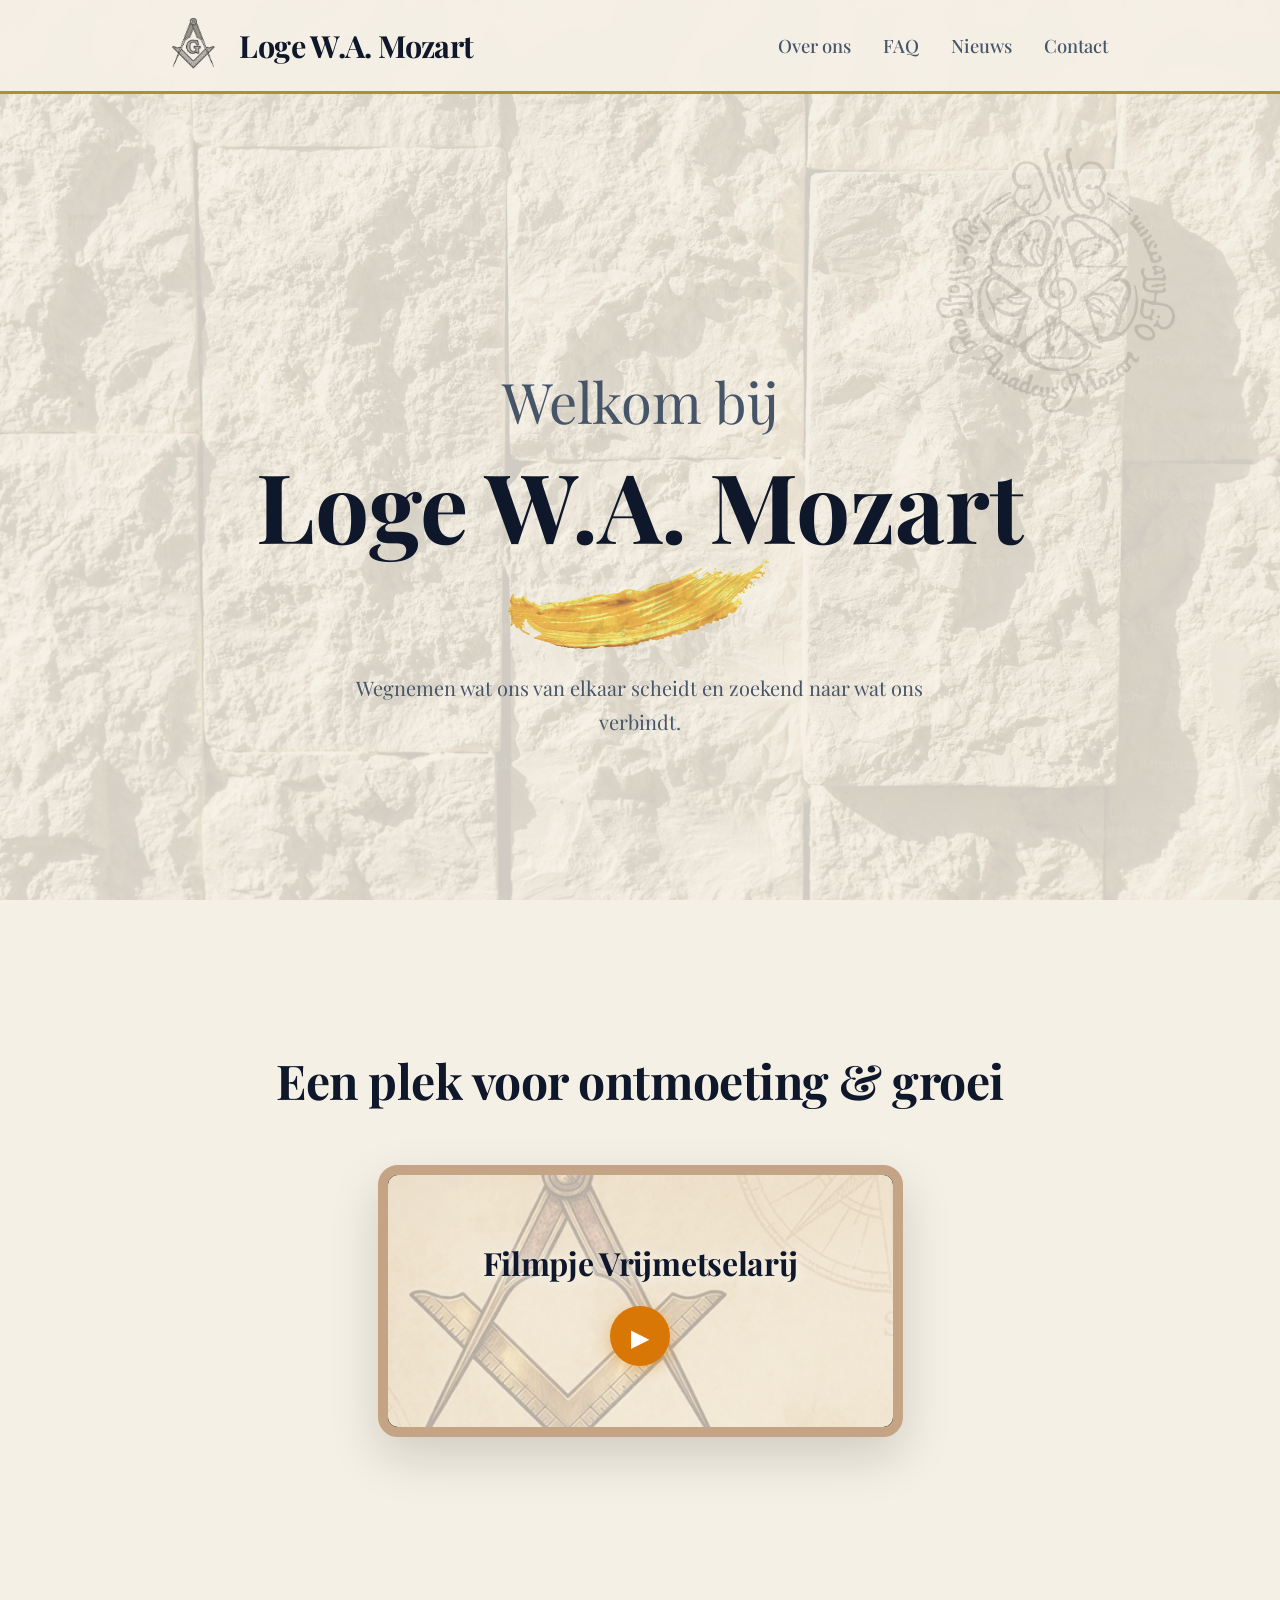
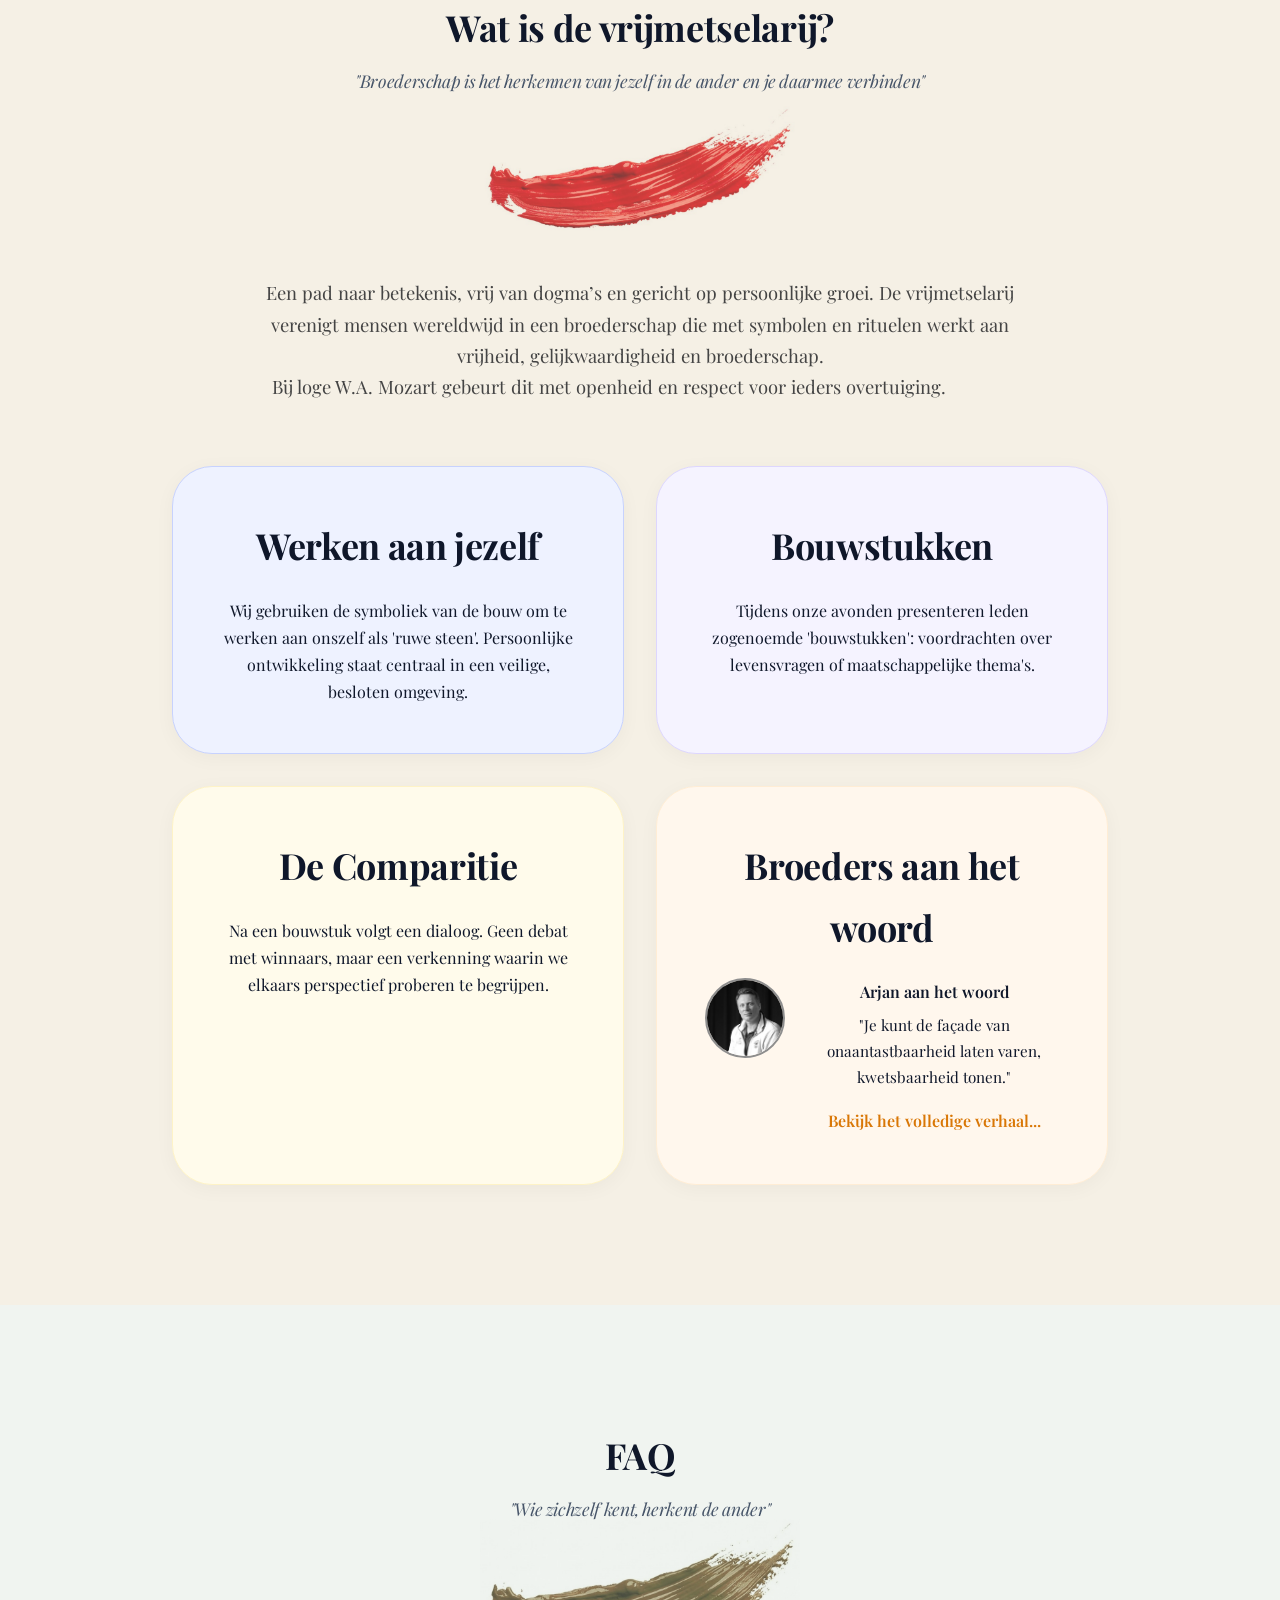
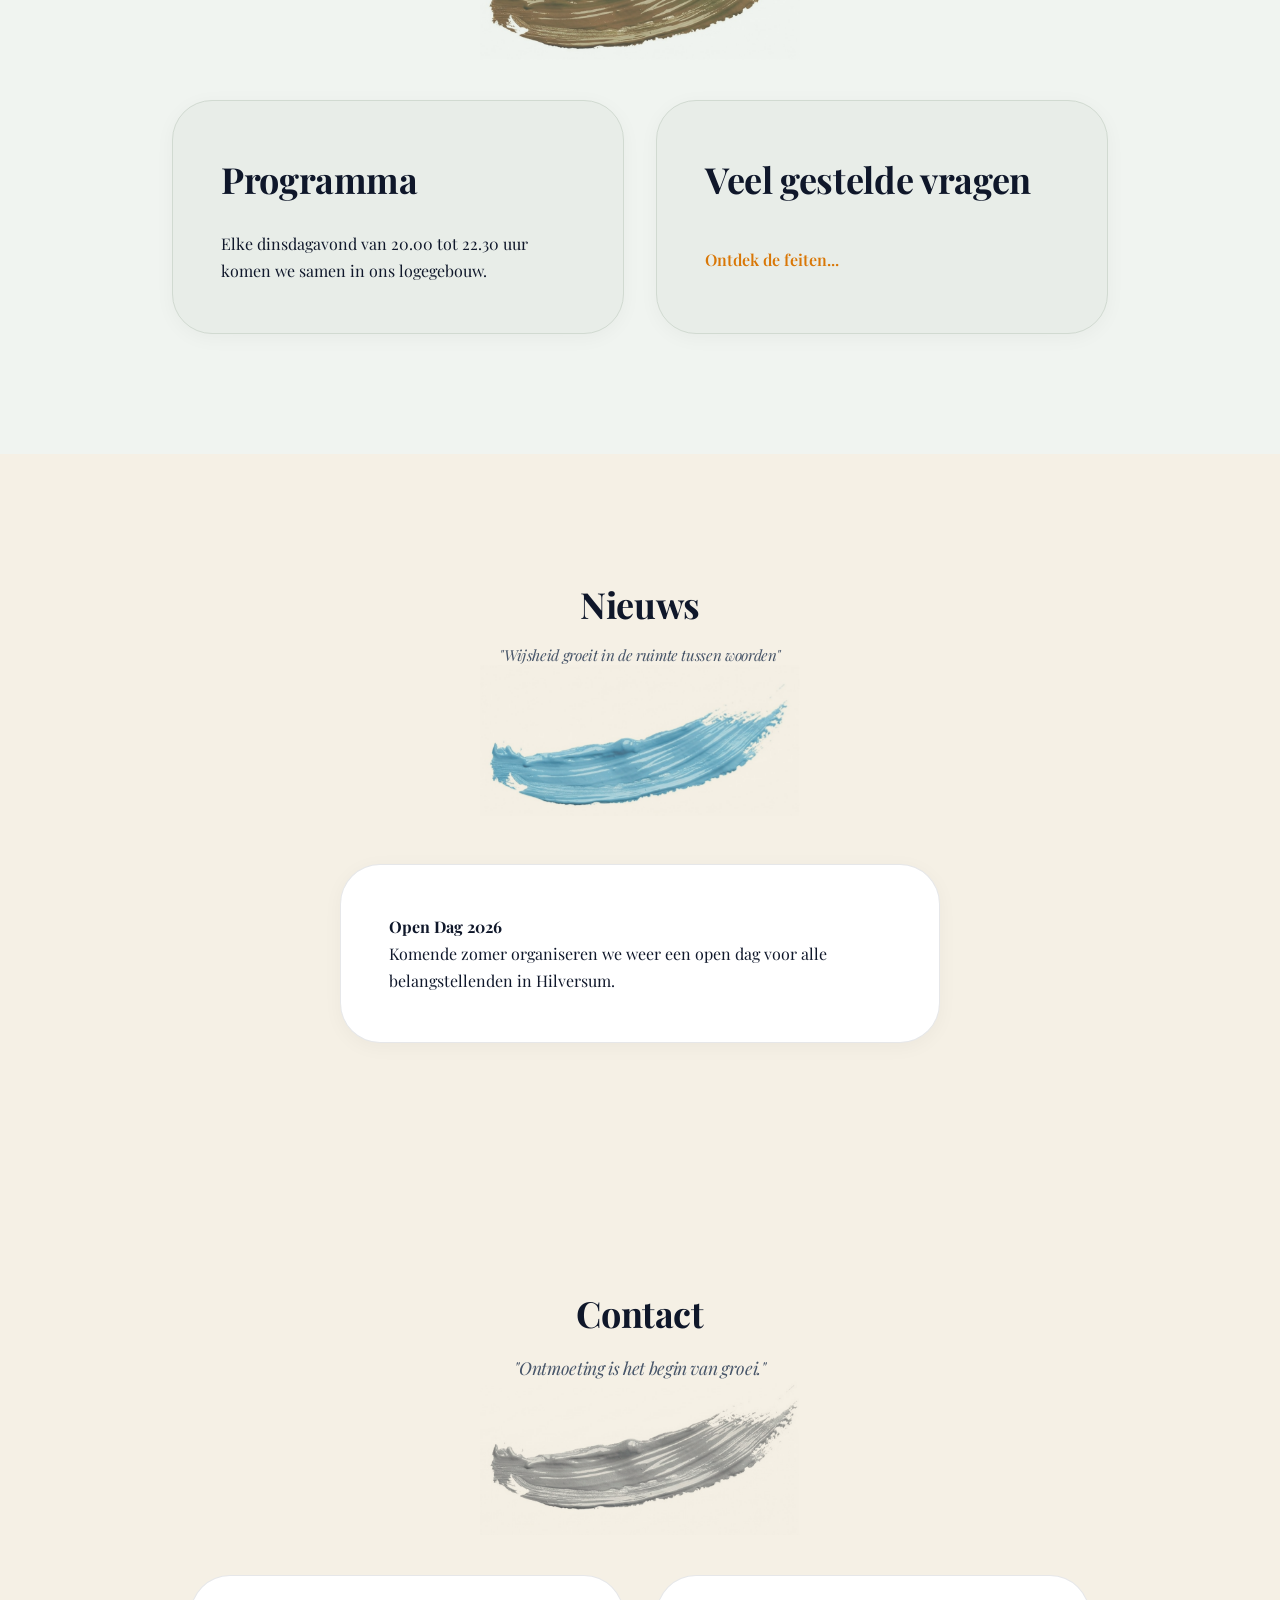
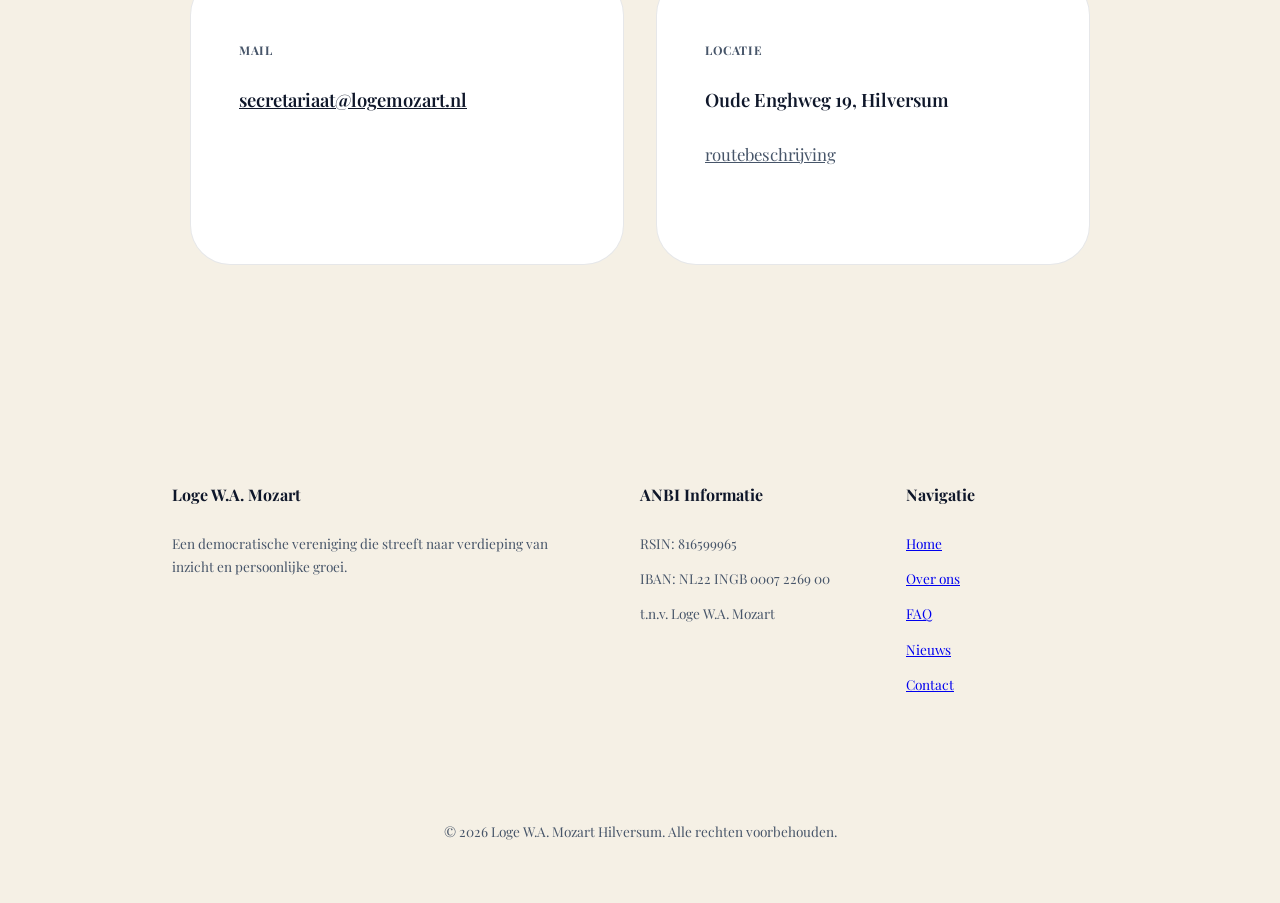
==== index.html @ c032c845 "Update introduction text to revised wording" ====
<!doctype html>
<html lang="nl">

<head>
  <meta charset="utf-8" />
  <meta name="viewport" content="width=device-width,initial-scale=1" />
  <title>Loge W.A. Mozart - Vrijmetselarij in Hilversum</title>
  <meta name="description"
    content="Ontmoeting en persoonlijke ontwikkeling bij Loge W.A. Mozart in Hilversum. Een moderne blik op een rijke traditie." />
  <link rel="stylesheet" href="./style.css" />
  <link rel="icon" href="favicon.ico" type="image/x-icon" />
</head>

<body>
  <div class="watermark-mozart"></div>
  <div class="watermark-masonic masonic-1"></div>

  <header class="site-header">
    <div class="container nav">
      <div class="brand-brush-wrapper">
        <a href="index.html">
          <img src="passer winkelhaak schets.jpeg" class="brand-masonic-image" alt="">
        </a>
        &nbsp;&nbsp;&nbsp;&nbsp;
        <a class="brand" href="index.html" aria-label="Loge W.A. Mozart">
          Loge W.A. Mozart
        </a>
      </div>
      <div class="hamburger" onclick="toggleMenu()">
        <span></span>
        <span></span>
        <span></span>
      </div>
      <nav class="nav-links">
        <a href="over-ons.html">Over ons</a>
        <a href="faq.html">FAQ</a>
        <a href="nieuws.html">Nieuws</a>
        <a href="contact.html">Contact</a>
      </nav>
    </div>
  </header>

  <main>
    <!-- HERO -->
    <section class="hero" id="home">
      <div class="container">
        <div class="hero-brush-wrapper">
          <h1 class="hero-title">
            <span class="small-text">Welkom bij</span>
            <span class="large-text">Loge W.A. Mozart</span>
          </h1>
          <img src="Pennestreek geel.jpg" class="brush-image" alt="" style="max-width: 280px;">
        </div>
        <p class="lead">
          Wegnemen wat ons van elkaar scheidt en zoekend naar wat ons verbindt.
        </p>

      </div>
    </section>

    <!-- VIDEO SECTION -->
    <section class="video-section" style="padding: 60px 0 40px; text-align: center;">
      <div class="container">
        <div class="brush-container">
          <h2 class="welcome-title">
            Een plek voor ontmoeting & groei
          </h2>
        </div>
        <div class="video-frame" style="margin-top: 3rem; position: relative;">
          <!-- Custom Poster Overlay -->
          <div id="videoPoster" class="video-poster" onclick="playVideo()">
            <div class="poster-watermark"></div>
            <h3>Filmpje Vrijmetselarij</h3>
            <div class="play-btn">▶</div>
          </div>
          <video id="mozartVideo" controls playsinline style="width: 100%; display: block; background: #000;">
            <source src="WhatsApp Video 2026-03-30 at 10.07.41.mp4" type="video/mp4">
            Je browser ondersteunt deze video niet.
          </video>
        </div>

      </div>
    </section>

    <!-- OVER VRIJMETSELARIJ -->
    <section class="section" id="over-ons">
      <div class="container" style="max-width: 1000px; text-align: center;">
        <div class="brush-container">
          <h2>
            Wat is de vrijmetselarij?
            <span class="heading-quote">"Broederschap is het herkennen van jezelf in de ander en je daarmee verbinden"</span>
          </h2>
          <img src="Pennestreek Scharlaken rood.jpg" class="brush-image" alt="">
        </div>
        <p style="font-size: 1.15rem; color: #444; margin-bottom: 4rem; max-width: 800px; margin-left: auto; margin-right: auto;">
          Een pad naar betekenis, vrij van dogma’s en gericht op persoonlijke groei. De vrijmetselarij verenigt mensen wereldwijd in een broederschap die met symbolen en rituelen werkt aan vrijheid, gelijkwaardigheid en broederschap.
          <span class="indented-p">Bij loge W.A. Mozart gebeurt dit met openheid en respect voor ieders overtuiging.</span>
        </p>

        <!-- CARDS MOVED HERE -->
        <div class="card-grid">
          <div class="content-card card-blue">
            <h3>Werken aan jezelf</h3>
            <p>
              Wij gebruiken de symboliek van de bouw om te werken aan onszelf als 'ruwe steen'.
              Persoonlijke ontwikkeling staat centraal in een veilige, besloten omgeving.
            </p>
          </div>
          <div class="content-card card-purple">
            <h3>Bouwstukken</h3>
            <p>
              Tijdens onze avonden presenteren leden zogenoemde 'bouwstukken': voordrachten over levensvragen of
              maatschappelijke thema's.
            </p>

          </div>
          <div class="content-card card-cream">
            <h3>De Comparitie</h3>
            <p>
              Na een bouwstuk volgt een dialoog. Geen debat met winnaars, maar een verkenning waarin we elkaars
              perspectief proberen te begrijpen.
            </p>
          </div>
          <div class="content-card card-earth">
            <h3>Broeders aan het woord</h3>
            <div style="display: flex; gap: 1.5rem; align-items: flex-start;">
              <img src="Foto Arjan 2026.jpg" alt="Arjan" style="width: 80px; height: 80px; border-radius: 50%; object-fit: cover; filter: grayscale(100%); border: 2px solid var(--accent-gold);">
              <div>
                <p style="margin-bottom: 0.5rem; font-weight: 600;">Arjan aan het woord</p>
                <p style="font-size: 0.95rem;">"Je kunt de façade van onaantastbaarheid laten varen, kwetsbaarheid tonen."</p>
                <span class="btn-read-more" onclick="openStory()">Bekijk het volledige verhaal...</span>
              </div>
            </div>
          </div>
        </div>
      </div>
    </section>

    <!-- FAQ & PROGRAMMA -->
    <section class="section bg-moss" id="faq">
      <div class="container">
        <div class="brush-container">
          <h2>
            FAQ
            <span class="heading-quote">"Wie zichzelf kent, herkent de ander"</span>
          </h2>
          <img src="Pennestreek aarde.jpg" class="brush-image" alt="">
        </div>
        <div class="card-grid">
          <div class="content-card">
            <h3>Programma</h3>
            <p>Elke dinsdagavond van 20.00 tot 22.30 uur komen we samen in ons logegebouw.</p>
          </div>
          <div class="content-card" onclick="openFaq()" style="cursor: pointer;">
            <h3>Veel gestelde vragen</h3>
            
            <span class="btn-read-more">Ontdek de feiten...</span>
          </div>
        </div>
      </div>
    </section>

    <!-- NIEUWS -->
    <section class="section" id="nieuws">
      <div class="container">
        <div class="brush-container section-title-small">
          <h2 style="text-align: center;">
            Nieuws
            <span class="heading-quote smaller-quote">"Wijsheid groeit in de ruimte tussen woorden"</span>
          </h2>
          <img src="Pennestreek luchtblauw.jpg" class="brush-image" alt="">
        </div>

        <div style="margin-top: 3rem; text-align: center;">
          <div class="content-card" style="display: inline-block; max-width: 600px; text-align: left;">
            <h4>Open Dag 2026</h4>
            <p>Komende zomer organiseren we weer een open dag voor alle belangstellenden in Hilversum.</p>
          </div>
        </div>
      </div>
    </section>

    <!-- CONTACT -->
    <section class="section contact-section" id="contact">
      <div class="container">
        <div class="brush-container section-title-small">
          <h2>
            Contact
            <span class="heading-quote">"Ontmoeting is het begin van groei."</span>
          </h2>
          <img src="Pennestreek zilvergrijs.jpg" class="brush-image" alt="">
        </div>

        <div class="contact-grid">
          <!-- MAIL BOX -->
          <div class="contact-box">
            <span class="label">Mail</span>
            <p class="value"><a href="mailto:secretariaat@logemozart.nl" style="color: inherit; text-decoration: underline;">secretariaat@logemozart.nl</a></p>
          </div>

          <!-- LOCATIE BOX -->
          <div class="contact-box">
            <span class="label">Locatie</span>
            <p class="value">Oude Enghweg 19, Hilversum</p>
            <p class="sub-label" style="text-decoration: underline; margin-top: 1rem;"><a href="https://maps.google.com/?q=Oude+Enghweg+19,+1217+JB+Hilversum" target="_blank" style="color: inherit;">routebeschrijving</a></p>
          </div>
        </div>
      </div>
    </section>
  </main>

  <footer class="footer">
    <div class="container">
      <div class="footer-grid">
        <div>
          <h4>Loge W.A. Mozart</h4>
          <p>
            Een democratische vereniging die streeft naar verdieping van inzicht en persoonlijke groei.
          </p>
        </div>
        <div>
          <h4>ANBI Informatie</h4>
          <p>RSIN: 816599965</p>
          <p>IBAN: NL22 INGB 0007 2269 00</p>
          <p>t.n.v. Loge W.A. Mozart</p>
        </div>
        <div>
          <h4>Navigatie</h4>
          <ul style="list-style: none;">
            <li><a href="#home">Home</a></li>
            <li><a href="#over-ons">Over ons</a></li>
            <li><a href="#faq">FAQ</a></li>
            <li><a href="#nieuws">Nieuws</a></li>
            <li><a href="#contact">Contact</a></li>
          </ul>
        </div>
      </div>
      <div class="copyright">
        <p>&copy; 2026 Loge W.A. Mozart Hilversum. Alle rechten voorbehouden.</p>
      </div>
    </div>
  </footer>

  <div id="faqModal" class="modal faq-modal" onclick="closeFaq(event)">
    <div class="modal-content">
      <span class="modal-close" onclick="closeFaq(event)">&times;</span>
      <h2 style="font-family: var(--font-serif); margin-bottom: 2rem;">Veelgestelde vragen over de vrijmetselarij</h2>
      
      <div class="faq-item">
        <h4>Wat is de vrijmetselarij?</h4>
        <p>De vrijmetselarij is een wereldwijde broederschap van mannen (en in sommige obediënties ook vrouwen) die zich richten op persoonlijke ontwikkeling, morele groei en wijsheid. Het is een filosofische en ethische beweging die symboliek, rituelen en gemeenschapsvorming gebruikt om leden te helpen betere mensen te worden.</p>
      </div>

      <div class="faq-item">
        <h4>Wat is het doel van de vrijmetselarij?</h4>
        <p>Het doel is om leden te helpen zichzelf te verbeteren, moreel en intellectueel. Dit gebeurt door middel van zelfreflectie, filosofische discussies en het nastreven van deugden zoals broederschap, waarheid, tolerantie en liefdadigheid.</p>
      </div>

      <div class="faq-item">
        <h4>Is de vrijmetselarij een religie?</h4>
        <p>Nee, de vrijmetselarij is geen religie. Het is een filosofische en ethische organisatie die openstaat voor mensen van alle religies en overtuigingen. Vrij en zelf denken en daarover compareren krijgt hier de ruimte.</p>
      </div>

      <div class="faq-item">
        <h4>Wat gebeurt er tijdens een vrijmetselaarsbijeenkomst?</h4>
        <p>Tijdens bijeenkomsten worden rituelen uitgevoerd, worden filosofische en morele thema’s besproken, en is er ruimte voor sociale interactie. De rituelen zijn symbolisch en bedoeld om leden te inspireren tot zelfreflectie en groei.</p>
      </div>

      <div class="faq-item">
        <h4>Hoe word je lid van de vrijmetselarij?</h4>
        <p>Om lid te worden, moet je worden voorgedragen door een bestaand lid of door je aan te melden via deze site (contactformulier). Daarna volgt een proces van kennismaking en onderzoek. De vrijmetselarij zoekt mensen die oprecht geïnteresseerd zijn in persoonlijke groei en die zich willen inzetten voor de idealen van de organisatie.</p>
      </div>

      <div class="faq-item">
        <h4>Zijn er vrouwen toegestaan in deze vrijmetselarij?</h4>
        <p>Onze vrijmetselarij is er alleen voor mannen, maar er bestaan ook gemengde en vrouwelijke obediënties (zoals de Orde van Weefsters-Vrijmetselares). In Nederland zijn er ook gemengde loges.</p>
      </div>

      <div class="faq-item">
        <h4>Wat is de relatie tussen de vrijmetselarij en de samenleving?</h4>
        <p>Vrijmetselaren zetten zich vaak in voor liefdadigheid en maatschappelijke projecten. Ze streven naar een betere wereld door het bevorderen van tolerantie, verdraagzaamheid en ethisch handelen; zoeken naar wat ons verbindt en wegnemen wat ons scheidt.</p>
      </div>
    </div>
  </div>

  <!-- STORY MODAL -->
  <div id="storyModal" class="modal" onclick="closeStory(event)">
    <div class="modal-content">
      <span class="modal-close" onclick="closeStory(event)">&times;</span>
      <img src="Foto Arjan 2026.jpg" alt="Arjan aan het woord">
      <blockquote>"Je kunt de façade van onaantastbaarheid laten varen, kwetsbaarheid tonen."</blockquote>
      <div class="story-body">
        <p style="margin-bottom: 1.5rem;">
          De bijdrage aan de persoonlijke ontwikkeling is een belangrijk onderwerp. Men ervaart dat op verschillende manieren: een toegenomen (h)erkenning van persoonlijke drijfveren, van je houding ten opzichte van anderen, een bewustwording van de fasen in je leven. Opvallend vaak wordt 'luisteren' genoemd: niet beoordelend of veroordelend, maar perspectief nemend en empathisch. Dat past men ook toe in het privé- en professionele leven. Vragen aan verhalen worden met respect gesteld en geven zowel de verteller als de luisteraar(s) vaak verrijkende of nieuwe inzichten.
        </p>
        <p>
          Besprekingen van bouwstukken zijn geen debatten met winnaars en verliezers, maar positieve, letterlijk 'opbouwende' gesprekken waarin meningen er mogen zijn en gezamenlijk onderzocht worden.
        </p>
      </div>
    </div>
  </div>

  <script>
    function toggleMenu() {
      document.querySelector('.hamburger').classList.toggle('active');
      document.querySelector('.nav-links').classList.toggle('active');
      if (document.querySelector('.nav-links').classList.contains('active')) {
        document.body.style.overflow = 'hidden';
      } else {
        document.body.style.overflow = '';
      }
    }

    document.querySelectorAll('.nav-links a').forEach(link => {
      link.addEventListener('click', () => {
        document.querySelector('.hamburger').classList.remove('active');
        document.querySelector('.nav-links').classList.remove('active');
        document.body.style.overflow = '';
      });
    });

    function openStory() {
      document.getElementById('storyModal').classList.add('active');
      document.body.style.overflow = 'hidden'; // Prevent scroll
    }

    function closeStory(e) {
      if (e === undefined || e.target.classList.contains('modal') || e.target.classList.contains('modal-close')) {
        document.getElementById('storyModal').classList.remove('active');
        document.body.style.overflow = ''; // Restore scroll
      }
    }

    function openFaq() {
      document.getElementById('faqModal').classList.add('active');
      document.body.style.overflow = 'hidden'; // Prevent scroll
    }

    function closeFaq(e) {
      if (e === undefined || e.target.classList.contains('modal') || e.target.classList.contains('modal-close')) {
        document.getElementById('faqModal').classList.remove('active');
        document.body.style.overflow = ''; // Restore scroll
      }
    }

    function playVideo() {
      var poster = document.getElementById('videoPoster');
      var video = document.getElementById('mozartVideo');
      if (poster && video) {
        poster.style.display = 'none';
        video.play();
      }
    }
  </script>
</body>

</html>
---- style.css ----
@import url('https://fonts.googleapis.com/css2?family=Outfit:wght@300;400;600;700&family=Playfair+Display:ital,wght@0,400;0,700;1,400&display=swap');

:root {
  --bg: #f5f0e5;
  /* Deep Beige background for warmth */
  --surface: #ffffff;
  --text: #0f172a;
  /* Marine Blue for trust and reflection */
  --muted: #475569;
  --accent: #0f172a;
  /* Marine Blue accent */
  --accent-warm: #d97706;
  /* Terracotta for warm connection */
  --accent-gold: #b48c36;
  /* Deep Gold for dignity */
  --border: rgba(15, 23, 42, 0.1);
  --shadow-subtle: 0 4px 20px rgba(0, 0, 0, 0.04);
  --radius-lg: 40px;
  --radius-btn: 50px;
  --container: 1000px;
  --font-sans: 'Outfit', sans-serif;
  --font-serif: 'Playfair Display', serif;
  --bg-sage: #eaddd0;
  /* Warmer earth tone */
}

* {
  box-sizing: border-box;
  margin: 0;
  padding: 0;
}

html {
  scroll-behavior: smooth;
  overflow-x: hidden;
}

body {
  font-family: var(--font-serif);
  color: var(--text);
  background-color: var(--bg);
  line-height: 1.7;
  overflow-x: hidden;
}

/* Dual Watermark Layers */
body::before {
  content: "";
  position: fixed;
  top: 0;
  left: 0;
  width: 100vw;
  height: 100vh;
  background-image: url('stone-wall-watermark.jpg');
  background-repeat: no-repeat;
  background-position: center;
  background-size: cover;
  background-color: var(--bg);
  /* Keep background color in the bottom layer */
  opacity: 0.15; /* Slightly stronger for more texture visibility */
  pointer-events: none;
  z-index: -2;
}

.watermark-mozart {
  position: fixed;
  top: 0;
  left: 0;
  width: 60vh;
  height: 60vh;
  background-image: url('[data-uri]');
  background-repeat: no-repeat;
  background-position: top left;
  background-size: contain;
  opacity: 0.45;
  /* High visibility as requested */
  pointer-events: none;
  z-index: -1;
}

.container {
  max-width: var(--container);
  margin: 0 auto;
  padding: 0 2rem;
}

/* Navbar */
.site-header {
  position: fixed;
  top: 0;
  width: 100%;
  z-index: 1000;
  padding: 1rem 0;
  background: rgba(245, 240, 229, 0.96);
  /* Matching deep beige */
  backdrop-filter: blur(12px);
  -webkit-backdrop-filter: blur(12px);
  border-bottom: 3px solid var(--accent-gold);
  /* Deep Gold line */
  transition: all 0.3s ease;
}

main {
  padding-top: 80px;
  /* Prevent content from starting under the fixed header */
}

.nav {
  display: flex;
  align-items: center;
  justify-content: space-between;
}

body::after {
  content: "";
  position: fixed;
  top: 0;
  left: 0;
  width: 65vh;
  height: 65vh;
  background-image: url('[data-uri]');
  background-repeat: no-repeat;
  background-position: top left;
  background-size: contain;
  opacity: 0.35;
  /* Duidelijk as requested */
  pointer-events: none;
  z-index: -1;
}

/* Masonic Symbol Watermarks */
.watermark-masonic {
  position: absolute;
  width: 320px;
  height: 320px;
  background-image: url('Logo G sleutel Mozart.jpg');
  background-size: contain;
  background-repeat: no-repeat;
  opacity: 0.12; /* Helderder as requested */
  mix-blend-mode: multiply;
  pointer-events: none;
  z-index: -1;
  filter: grayscale(100%) contrast(1.1);
}

.masonic-1 { position: fixed; top: 15%; right: 5%; }
.masonic-2 { top: 50%; left: 4%; }



.brand {
  text-decoration: none;
  color: var(--text);
  font-family: var(--font-serif);
  font-size: 1.91rem;
  /* Groter as requested */
  font-weight: 700;
  letter-spacing: -0.02em;
}

.nav-links {
  display: flex;
  gap: 2rem;
}

.nav-links a {
  text-decoration: none;
  color: var(--muted);
  font-size: 1.15rem; /* Increased 2 sizes larger as requested */
  font-weight: 500;
  transition: color 0.2s ease;
}

.nav-links a:hover {
  color: var(--text);
}

.hamburger {
  display: none;
}

/* Sections */
.section {
  padding: 120px 0;
}

#vrijmetselarij {
  background-color: var(--bg-sage);
  /* Reflective Sage Green */
}

h1,
h2,
h3 {
  font-family: var(--font-serif);
  letter-spacing: -0.01em;
}

h2 {
  font-size: 2.25rem;
  margin-bottom: 1.5rem; /* Reduced to accommodate brush alignment exactly */
  text-align: center;
  display: flex;
  flex-direction: column;
  align-items: center;
  justify-content: center;
  gap: 0;
}

/* Heading Quote Style */
.heading-quote {
  font-family: var(--font-serif);
  font-size: 1.1rem; /* Slightly larger for main quotes */
  font-style: italic;
  font-weight: 400;
  color: var(--muted);
  display: block;
  margin-top: 0.5rem;
}

.smaller-quote {
  font-size: 0.95rem;
}

/* Top-Right Page Quote Style */
.page-quote-container {
  position: absolute;
  top: 1.5rem;
  right: 2rem;
  text-align: right;
  max-width: 250px;
}

.page-quote {
  font-family: var(--font-serif);
  font-style: italic;
  font-size: 0.95rem;
  color: var(--accent-gold);
}

/* Hero */
.hero {
  height: 100vh;
  display: flex;
  align-items: center;
  text-align: center;
  padding-top: 80px;
  /* navbar offset */
}

.hero-title {
  display: flex;
  flex-direction: column;
  align-items: center;
  gap: 0.5rem;
  margin-bottom: 2rem;
}

.hero-title .small-text {
  font-family: var(--font-serif);
  font-size: clamp(2.5rem, 6vw, 3.5rem);
  color: var(--muted);
  font-weight: 400;
  text-transform: none;
}

.hero-title .large-text {
  font-size: clamp(3rem, 10vw, 6rem);
  font-weight: 700;
  line-height: 1;
}

.lead {
  font-size: 1.25rem;
  color: var(--muted);
  max-width: 650px;
  margin: 0 auto 3rem;
}

/* UI Cards for Sections */
.card-grid {
  display: grid;
  grid-template-columns: repeat(auto-fit, minmax(300px, 1fr));
  gap: 2rem;
}

.content-card {
  background: #fff;
  border-radius: var(--radius-lg);
  padding: 3rem;
  border: 1px solid var(--border);
  box-shadow: var(--shadow-subtle);
  transition: transform 0.3s ease;
}

.content-card:hover {
  transform: translateY(-5px);
}

.content-card h3 {
  font-size: 2.25rem;
  margin-bottom: 1.25rem;
}

/* Card Color Palette */
.card-blue { background-color: #eef2ff !important; border-color: #c7d2fe !important; }
.card-purple { background-color: #f5f3ff !important; border-color: #ddd6fe !important; }
.card-cream { background-color: #fffbeb !important; border-color: #fef3c7 !important; }
.card-earth { background-color: #fff7ed !important; border-color: #ffedd5 !important; }

/* Moss Section Styling */
.bg-moss {
  background-color: #f0f4f0 !important;
}

.bg-moss .content-card {
  background-color: #e8ede8 !important;
  border-color: #d1dad1 !important;
}

/* Contact Section (Matching Screenshot) */
.contact-section {
  text-align: center;
  background: transparent;
}

.section-title-small h2 {
  font-family: var(--font-serif);
  /* Looks like Sans in screenshot */
  font-weight: 700;
  font-size: 2.25rem;
  margin-bottom: 3rem;
}

.contact-grid {
  display: grid;
  grid-template-columns: 1fr 1fr;
  gap: 2rem;
  max-width: 900px;
  margin: 0 auto;
}

.contact-box {
  background: #fff;
  border-radius: var(--radius-lg);
  padding: 4rem 3rem;
  border: 1px solid var(--border);
  text-align: left;
  display: flex;
  flex-direction: column;
  justify-content: flex-start;
  min-height: 250px;
}

.contact-box .label {
  font-size: 0.75rem;
  font-weight: 700;
  text-transform: uppercase;
  color: var(--muted);
  margin-bottom: 1.5rem;
  letter-spacing: 0.05em;
}

.contact-box .value {
  font-size: 1.15rem;
  font-weight: 600;
  margin-bottom: 0.5rem;
  color: var(--text);
  word-break: normal;
}

.contact-box .sub-label {
  font-size: 1.05rem; /* Groter as requested */
  color: var(--muted);
  margin-bottom: 2rem;
}

/* Pill Button */
.btn-pill {
  display: inline-block;
  background: var(--accent-warm);
  /* Terracotta button */
  color: #fff;
  text-decoration: none;
  padding: 14px 28px;
  border-radius: var(--radius-btn);
  font-size: 0.9rem;
  font-weight: 600;
  width: fit-content;
  transition: all 0.2s ease;
  margin-top: auto;
  /* Push to bottom of flex container */
  box-shadow: 0 4px 15px rgba(217, 119, 6, 0.3);
}

.btn-pill:hover {
  background: var(--accent-gold);
  /* Shifting to gold on hover */
  transform: translateY(-2px);
}

/* Footer */
.footer {
  padding: 6rem 0 3rem;
  border-top: none;
}

.footer-grid {
  display: grid;
  grid-template-columns: 2fr 1fr 1fr;
  gap: 4rem;
}

.footer h4 {
  font-size: 1rem;
  margin-bottom: 1.5rem;
  font-weight: 700;
}

.footer p,
.footer li {
  font-size: 0.85rem;
  color: var(--muted);
  margin-bottom: 0.75rem;
}

.copyright {
  margin-top: 5rem;
  padding-top: 2rem;
  border-top: none;
  text-align: center;
  font-size: 0.75rem;
  color: var(--muted);
}

/* Mobile */
@media (max-width: 768px) {
  .container {
    padding: 0 1rem;
  }
  
  .brand {
    font-size: 1.35rem;
  }

  .brand-masonic-image {
    width: 32px;
  }

  .contact-grid {
    grid-template-columns: 1fr;
  }

  .footer-grid {
    grid-template-columns: 1fr;
    gap: 2rem;
  }

  .hamburger {
    display: flex;
    flex-direction: column;
    justify-content: space-between;
    width: 30px;
    height: 21px;
    cursor: pointer;
    z-index: 1100;
    margin-left: 1rem;
  }

  .hamburger span {
    display: block;
    height: 3px;
    width: 100%;
    background-color: var(--text);
    border-radius: 3px;
    transition: all 0.3s ease;
  }

  .hamburger.active span:nth-child(1) {
    transform: translateY(9px) rotate(45deg);
  }

  .hamburger.active span:nth-child(2) {
    opacity: 0;
  }

  .hamburger.active span:nth-child(3) {
    transform: translateY(-9px) rotate(-45deg);
  }

  .nav-links {
    position: fixed;
    top: 0;
    right: -100%;
    width: 100vw;
    height: 100vh;
    background: rgba(245, 240, 229, 0.98);
    backdrop-filter: blur(15px);
    display: flex;
    flex-direction: column;
    align-items: center;
    justify-content: center;
    gap: 2.5rem;
    transition: right 0.4s ease;
    z-index: 1050;
  }

  .nav-links.active {
    right: 0;
  }

  .nav-links a {
    font-size: 1.75rem;
    font-weight: 600;
  }

  .section {
    padding: 80px 0;
    background: transparent !important; /* Ensure stone wall is visible throughout */
  }

  .hero {
    background: transparent !important;
  }

  .watermark-mozart {
    width: 80vw;
    height: 80vw;
    top: 5%;
    left: 50%;
    transform: translateX(-50%);
    opacity: 0.15;
  }

  .watermark-masonic {
    position: fixed; /* Keep symbols fixed behind content */
    width: 250px;
    height: 250px;
    left: 50%;
    transform: translateX(-50%);
    opacity: 0.04; /* Lower opacity for subtle background effect */
    z-index: -1;
  }

  .masonic-1 { top: 20%; }
  .masonic-2 { top: 65%; left: 50% !important; }

  .content-card {
    background: rgba(255, 255, 255, 0.9) !important; /* Semi-transparent cards */
    padding: 2rem 1.5rem;
  }

  .brush-image {
    width: 260px; /* Slightly smaller for mobile to ensure no clipping */
  }
}

/* Welcome Title above Video */
.welcome-title {
  font-family: var(--font-serif);
  font-size: clamp(2rem, 5vw, 3rem);
  color: var(--text);
  margin-bottom: 2.5rem;
  font-weight: 700;
  text-align: center;
}

.video-frame {
  max-width: 525px;
  width: 100%;
  margin: 0 auto;
  border: 10px solid #c4a484; /* Soft light-brown earth tone */
  border-radius: 20px;
  box-shadow: 0 20px 50px rgba(0, 0, 0, 0.15);
  overflow: hidden;
  background: #000;
}

.indented-p {
  display: block;
  text-indent: 2rem;
  text-align: left;
}

/* Video Poster Styles */
.video-poster {
  position: absolute;
  top: 0;
  left: 0;
  width: 100%;
  height: 100%;
  background-color: var(--bg);
  display: flex;
  flex-direction: column;
  align-items: center;
  justify-content: center;
  z-index: 10;
  cursor: pointer;
  overflow: hidden;
}

.poster-watermark {
  position: absolute;
  top: 0;
  left: 0;
  width: 100%;
  height: 100%;
  background-image: url('Passer winkelhaak.jpg');
  background-size: cover;
  background-position: center;
  opacity: 0.3;
  z-index: -1;
  pointer-events: none;
}

.video-poster h3 {
  font-family: var(--font-serif);
  font-size: 2rem;
  color: var(--text);
  margin-bottom: 1rem;
  text-shadow: 1px 1px 15px rgba(255, 255, 255, 0.9);
}

.play-btn {
  width: 60px;
  height: 60px;
  background-color: var(--accent-warm);
  color: white;
  border-radius: 50%;
  display: flex;
  align-items: center;
  justify-content: center;
  font-size: 1.5rem;
  box-shadow: 0 4px 15px rgba(217, 119, 6, 0.4);
  transition: transform 0.2s ease, background-color 0.2s ease;
}

.video-poster:hover .play-btn {
  transform: scale(1.1);
  background-color: var(--accent-gold);
}

/* Story Modal Styles */
.modal {
  position: fixed;
  top: 0;
  left: 0;
  width: 100%;
  height: 100%;
  background: rgba(15, 23, 42, 0.8);
  backdrop-filter: blur(8px);
  z-index: 2000;
  display: none;
  align-items: center;
  justify-content: center;
  opacity: 0;
  transition: opacity 0.3s ease;
}

.modal.active {
  display: flex;
  opacity: 1;
}

.modal-content {
  background: var(--bg);
  width: 90%;
  max-width: 650px;
  max-height: 90vh;
  border-radius: var(--radius-lg);
  position: relative;
  overflow-y: auto;
  box-shadow: 0 25px 50px rgba(0, 0, 0, 0.2);
  transform: translateY(20px);
  transition: transform 0.3s ease;
  padding: 4rem 3rem;
  text-align: center;
}

.modal.active .modal-content {
  transform: translateY(0);
}

.modal-close {
  position: absolute;
  top: 1.5rem;
  right: 1.5rem;
  font-size: 2rem;
  cursor: pointer;
  color: var(--muted);
  line-height: 1;
  transition: color 0.2s ease;
}

.modal-close:hover {
  color: var(--accent-warm);
}

.modal-content img {
  width: 100%;
  max-width: 450px;
  border-radius: 12px;
  margin-bottom: 2rem;
  filter: grayscale(100%);
  display: block;
  margin-left: auto;
  margin-right: auto;
}

.modal-content blockquote {
  font-family: var(--font-serif);
  font-size: 1.75rem;
  color: var(--text);
  margin-bottom: 2.5rem;
  line-height: 1.3;
  font-weight: 700;
  padding: 0 1rem;
}

.modal-content .story-body {
  text-align: justify;
  font-size: 1.05rem;
  line-height: 1.8;
  color: var(--muted);
  hyphens: auto;
}

.btn-read-more {
  cursor: pointer;
  color: var(--accent-warm);
  font-weight: 600;
  text-decoration: none;
  margin-top: 1rem;
  display: inline-block;
  border-bottom: 2px solid transparent;
  transition: border-color 0.2s ease;
}

.btn-read-more:hover {
  border-color: var(--accent-warm);
}

/* Physical Image Brushes (No SVGs) */
.brush-container {
  text-align: center;
  margin-bottom: 2.5rem;
  display: flex;
  flex-direction: column;
  align-items: center;
}

.brush-container h2 {
  margin-bottom: -5px; /* Tighter vertical connection */
  position: relative;
  z-index: 2;
  width: 100%;
}

.brush-image {
  display: block;
  margin: 0 auto;
  width: 320px; /* Locked width for perfect vertical alignment across sections */
  max-width: 100%;
  height: auto;
  mix-blend-mode: multiply;
  opacity: 0.75;
  pointer-events: none;
  z-index: 1;
  position: relative;
}

/* Header Brand Brush */
.brand-brush-wrapper {
  display: inline-flex;
  align-items: center;
  gap: 0.2rem;
}

.brand-brush-image {
  width: 140px;
  height: auto;
  mix-blend-mode: multiply;
  filter: brightness(1.3) saturate(0.85); /* Lighter yellow */
  transform: translateY(6px);
  pointer-events: none;
  opacity: 0.75;
}

.brand-masonic-image {
  width: 45px;
  height: auto;
  mix-blend-mode: multiply;
  transform: translateY(2px);
  pointer-events: none;
  opacity: 0.85;
}

/* Hero & Welcome Specific Brushes */
.hero-brush-wrapper {
  display: flex;
  flex-direction: column;
  align-items: center;
}
.hero-brush-wrapper .hero-title {
  margin-bottom: -15px;
}
.hero-brush-wrapper .brush-image {
  filter: brightness(1.3) saturate(0.85);
}

.faq-modal .modal-content {
  text-align: left;
  max-width: 800px;
}

.faq-modal .faq-item {
  margin-bottom: 2rem;
}

.faq-modal .faq-item h4 {
  font-family: var(--font-serif);
  font-size: 1.25rem;
  color: var(--text);
  margin-bottom: 0.75rem;
  font-weight: 700;
}

.faq-modal .faq-item p {
  color: var(--muted);
  line-height: 1.6;
}
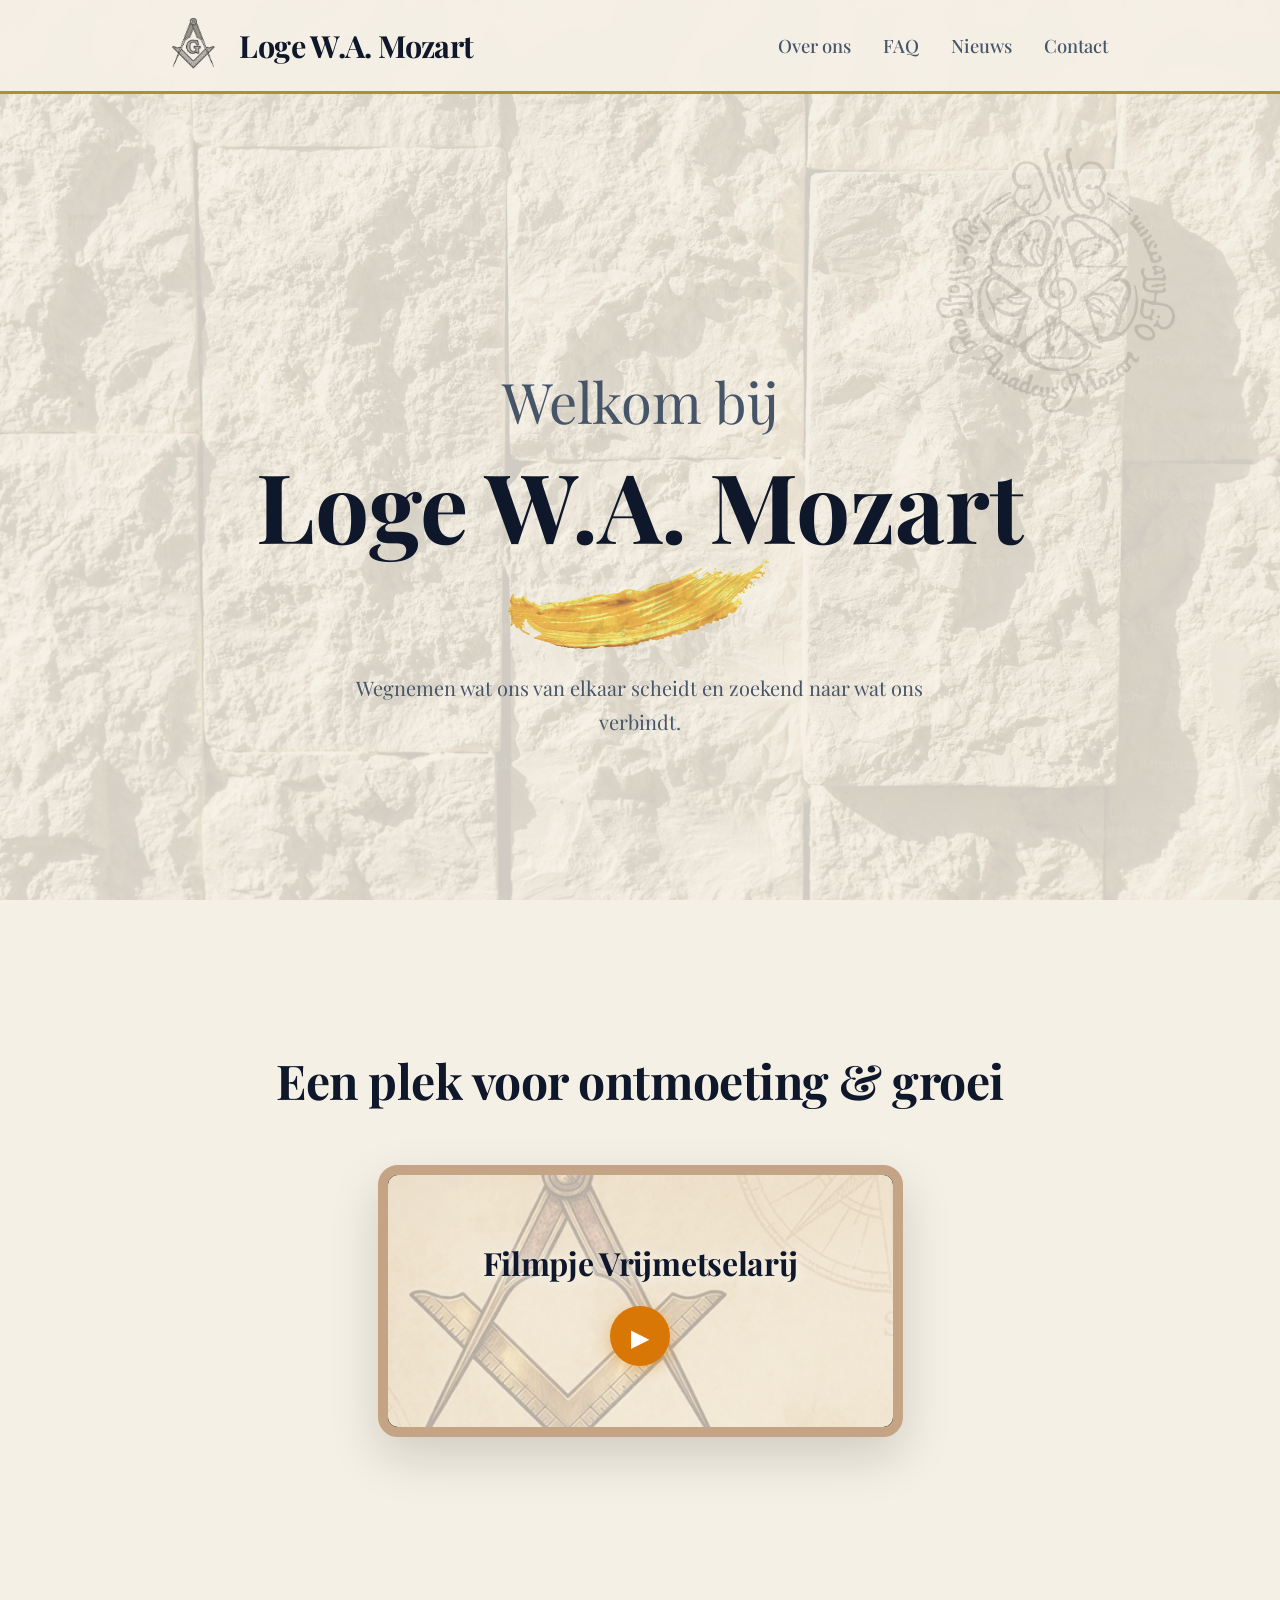
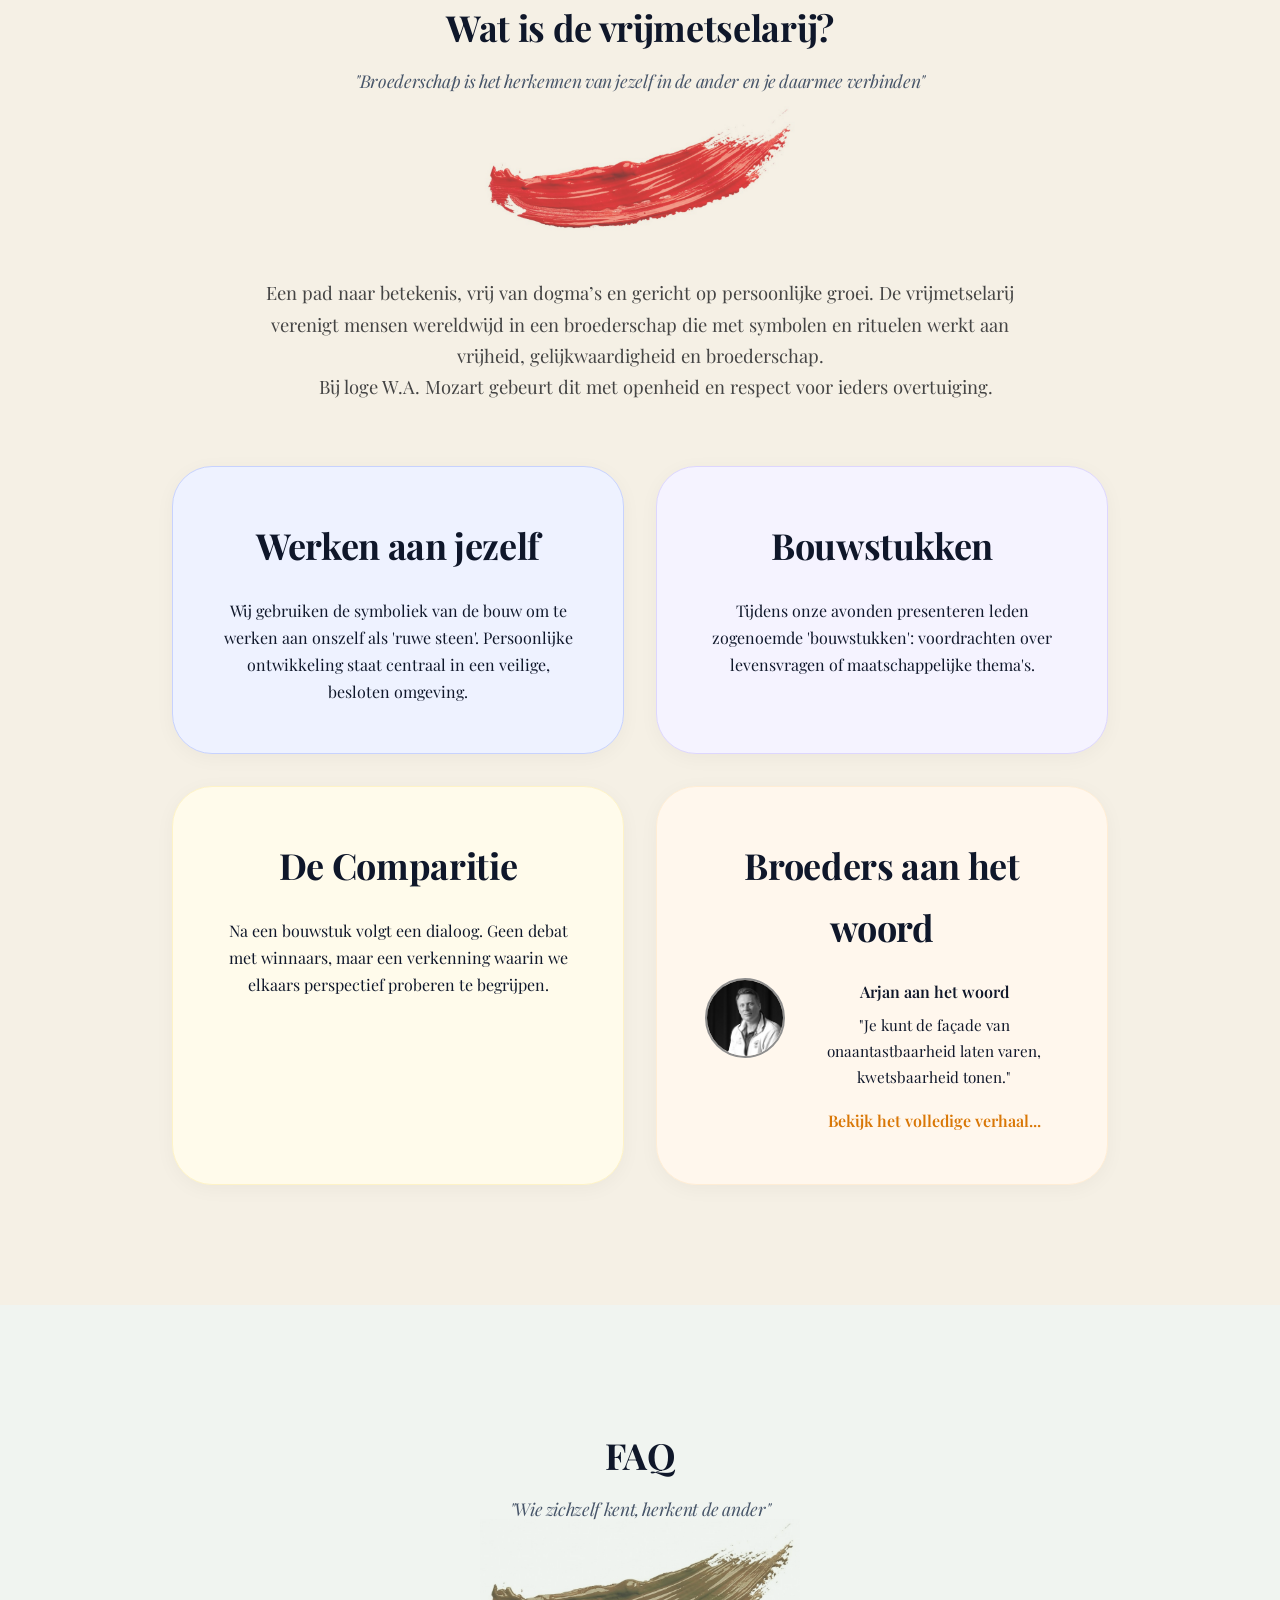
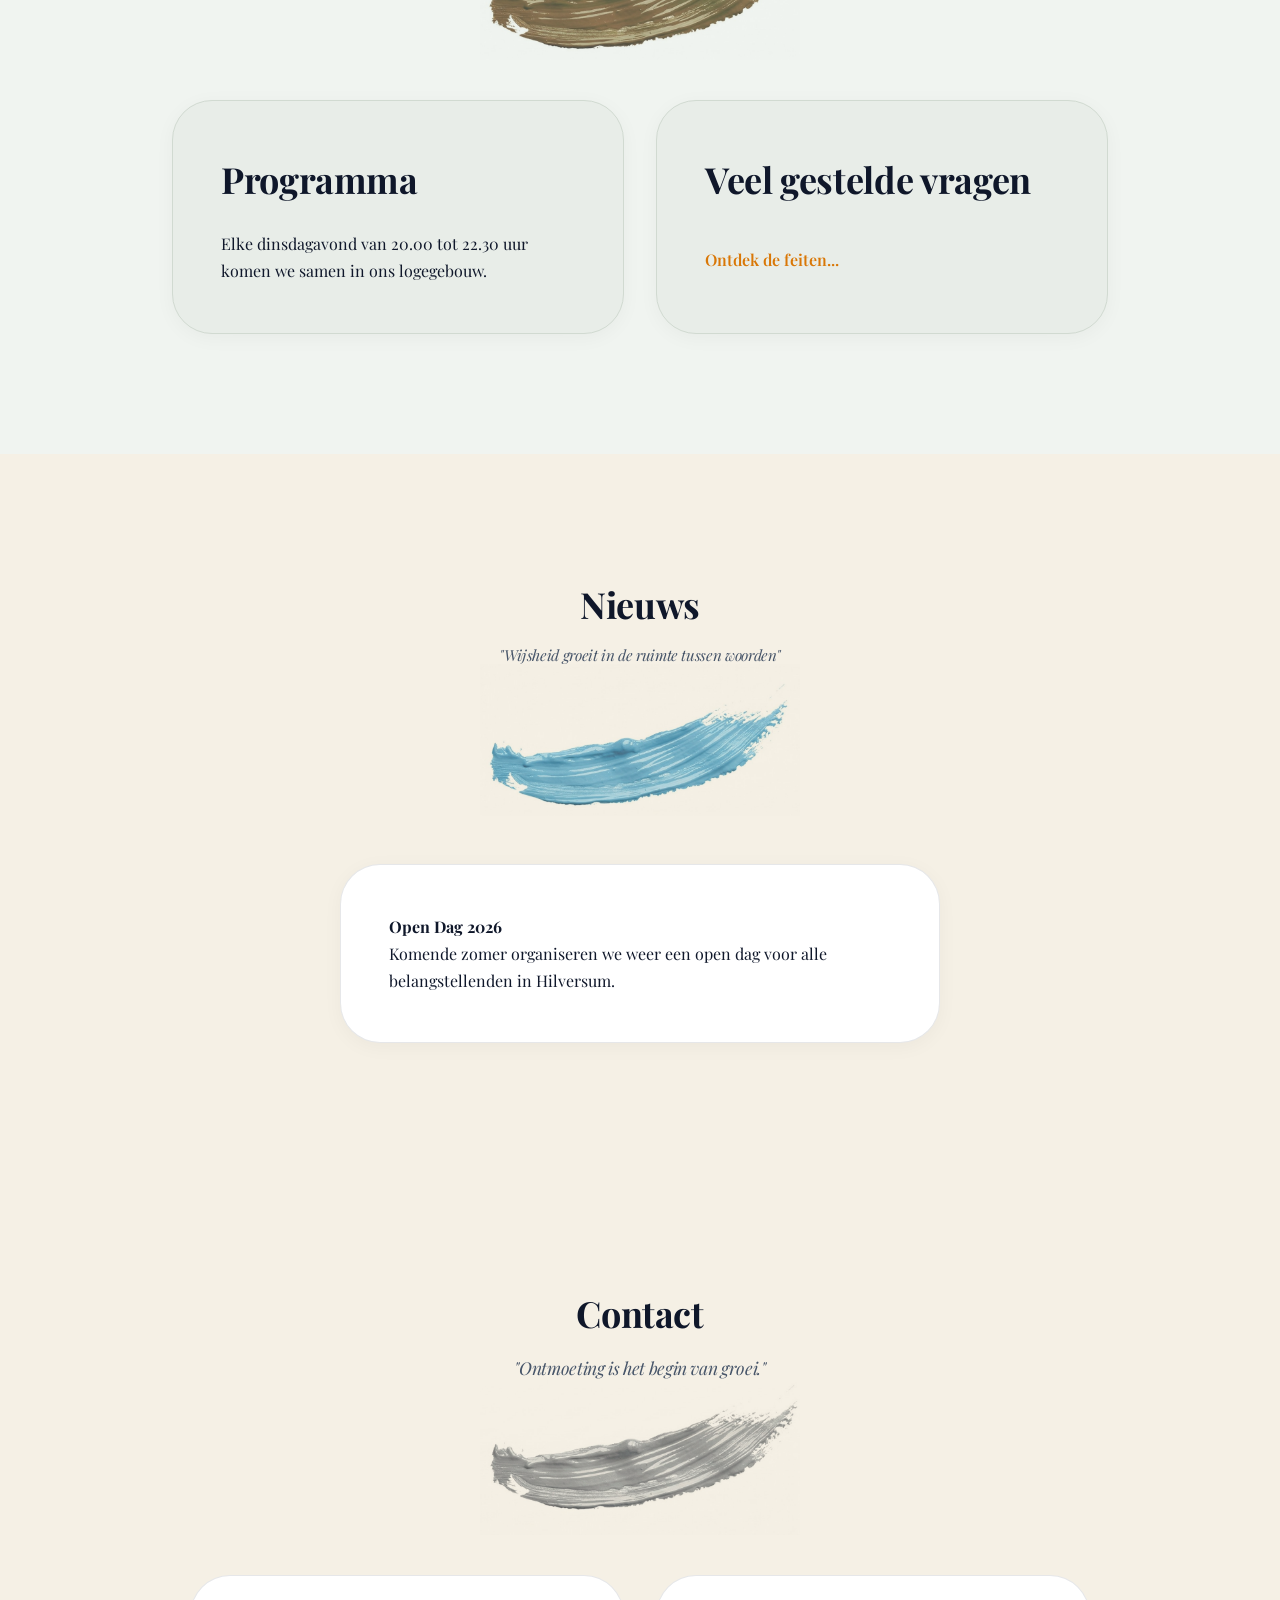
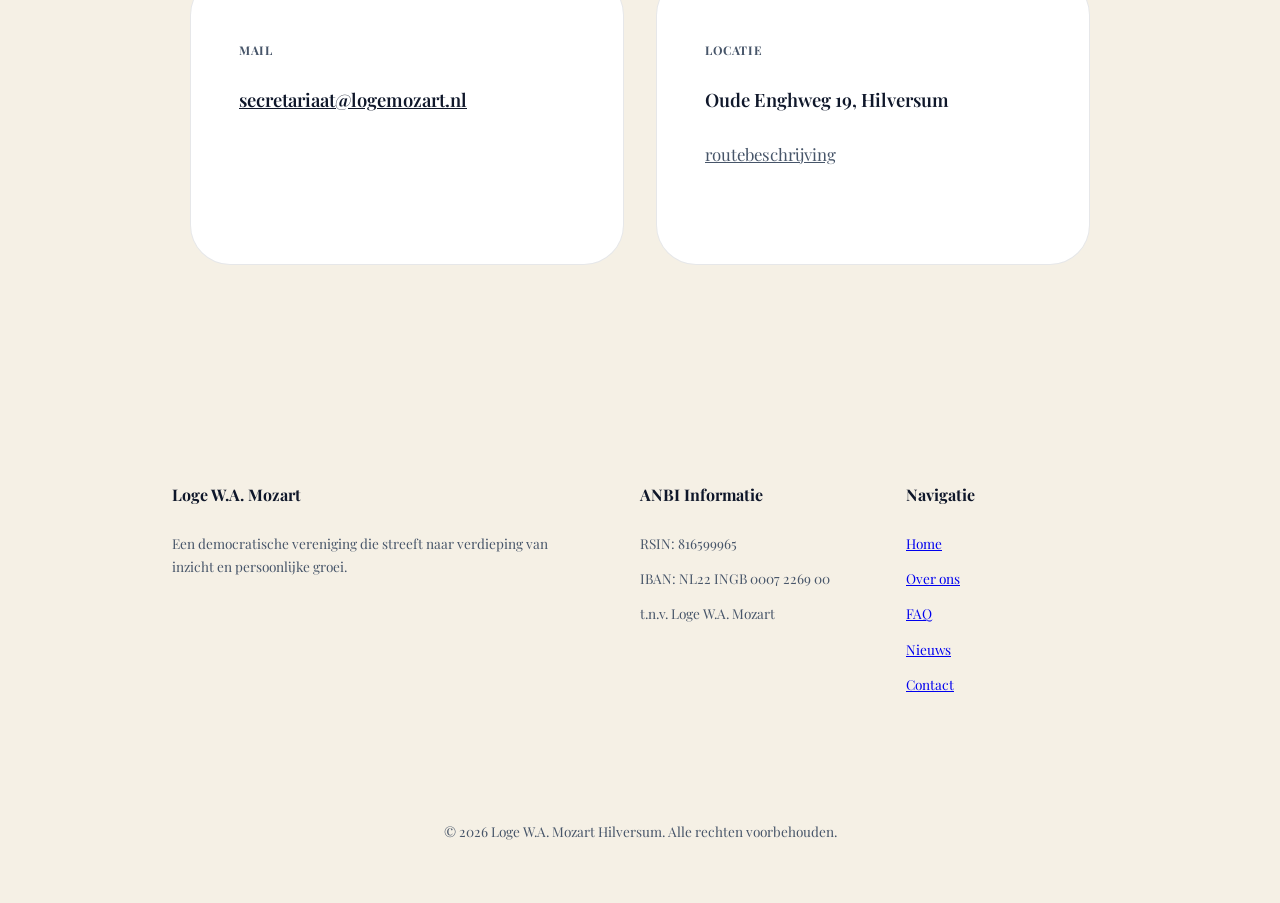
==== commit 9fa8fc2c: "Robust fix for mobile intro paragraph alignment and centering" ====
--- a/index.html
+++ b/index.html
@@ -92,7 +92,7 @@
           </h2>
           <img src="Pennestreek Scharlaken rood.jpg" class="brush-image" alt="">
         </div>
-        <p style="font-size: 1.15rem; color: #444; margin-bottom: 4rem; max-width: 800px; margin-left: auto; margin-right: auto;">
+        <p style="font-size: 1.15rem; color: #444; margin-bottom: 4rem; max-width: 800px; margin-left: auto; margin-right: auto; text-align: center;">
           Een pad naar betekenis, vrij van dogma’s en gericht op persoonlijke groei. De vrijmetselarij verenigt mensen wereldwijd in een broederschap die met symbolen en rituelen werkt aan vrijheid, gelijkwaardigheid en broederschap.
           <span class="indented-p">Bij loge W.A. Mozart gebeurt dit met openheid en respect voor ieders overtuiging.</span>
         </p>
--- a/style.css
+++ b/style.css
@@ -456,6 +456,11 @@
     gap: 2rem;
   }
 
+  .indented-p {
+    text-indent: 0 !important;
+    display: inline !important;
+  }
+
   .hamburger {
     display: flex;
     flex-direction: column;
@@ -579,7 +584,7 @@
 .indented-p {
   display: block;
   text-indent: 2rem;
-  text-align: left;
+  text-align: inherit;
 }
 
 /* Video Poster Styles */
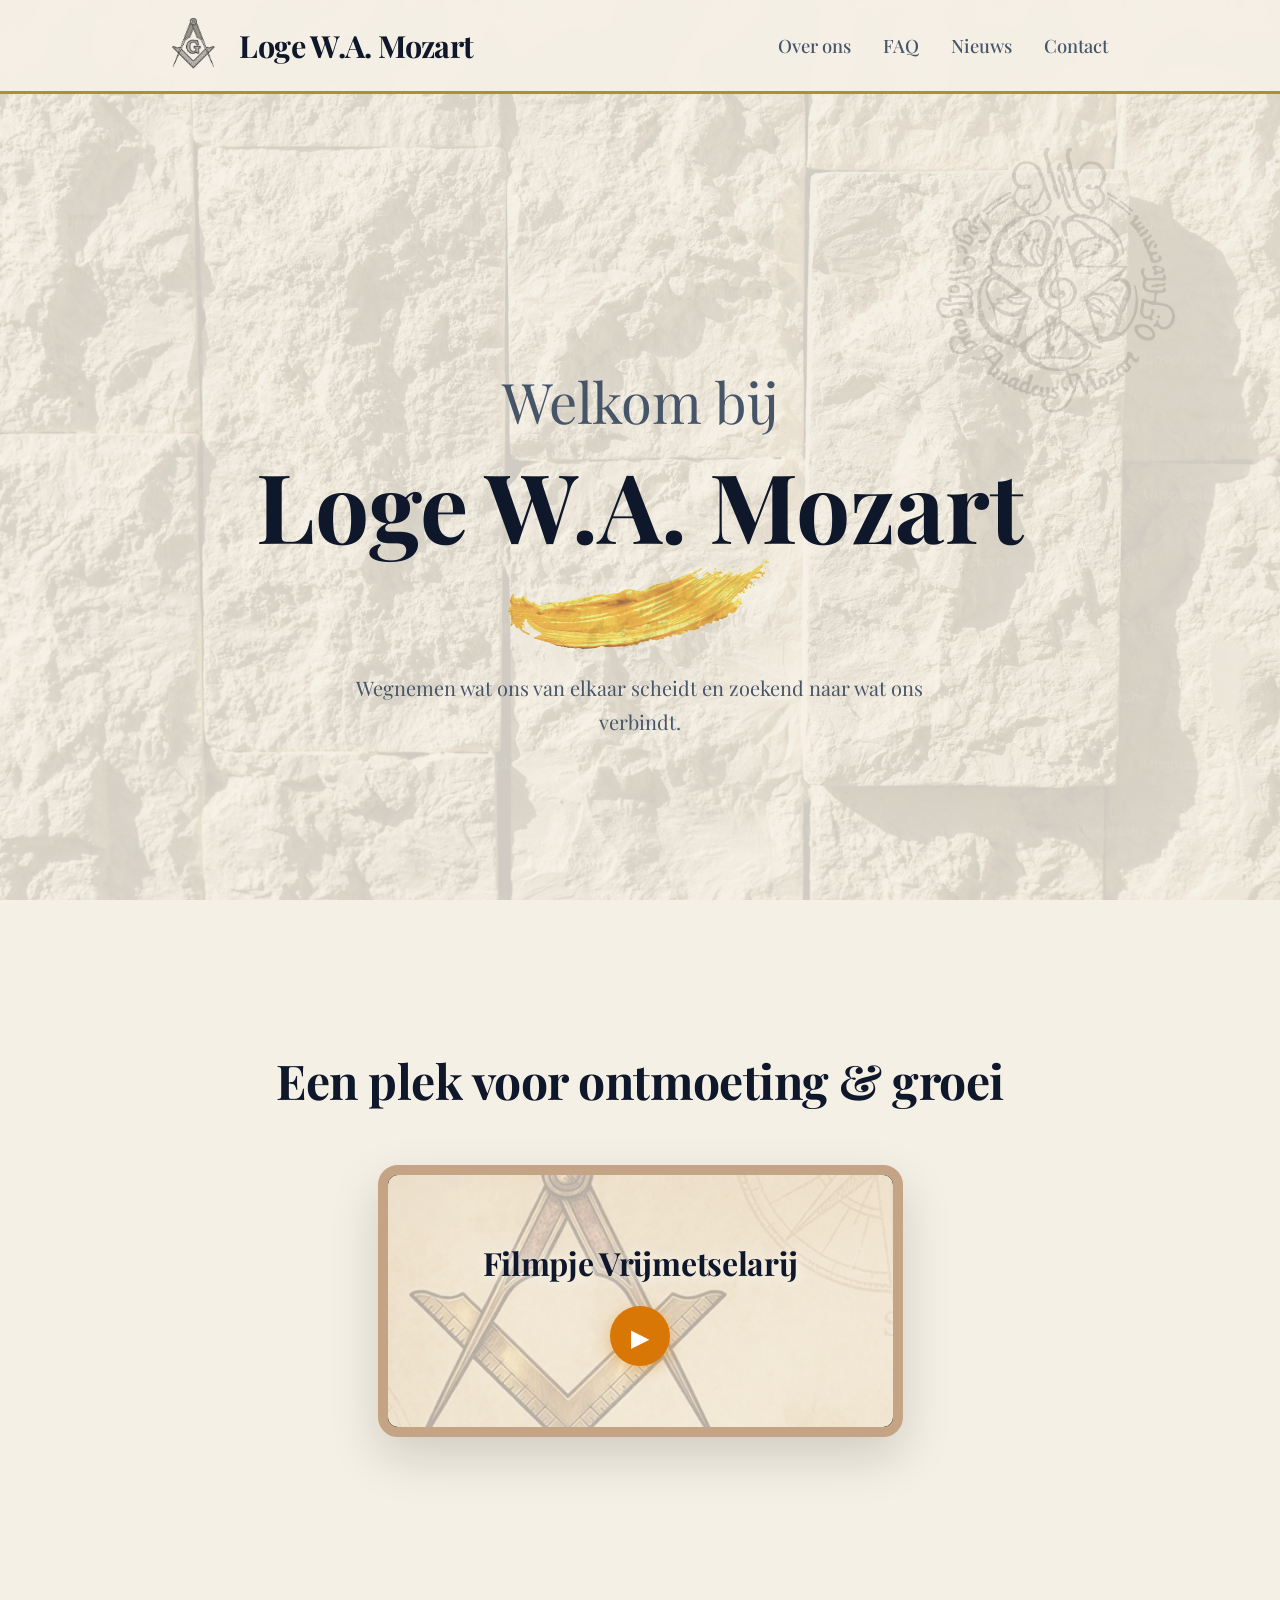
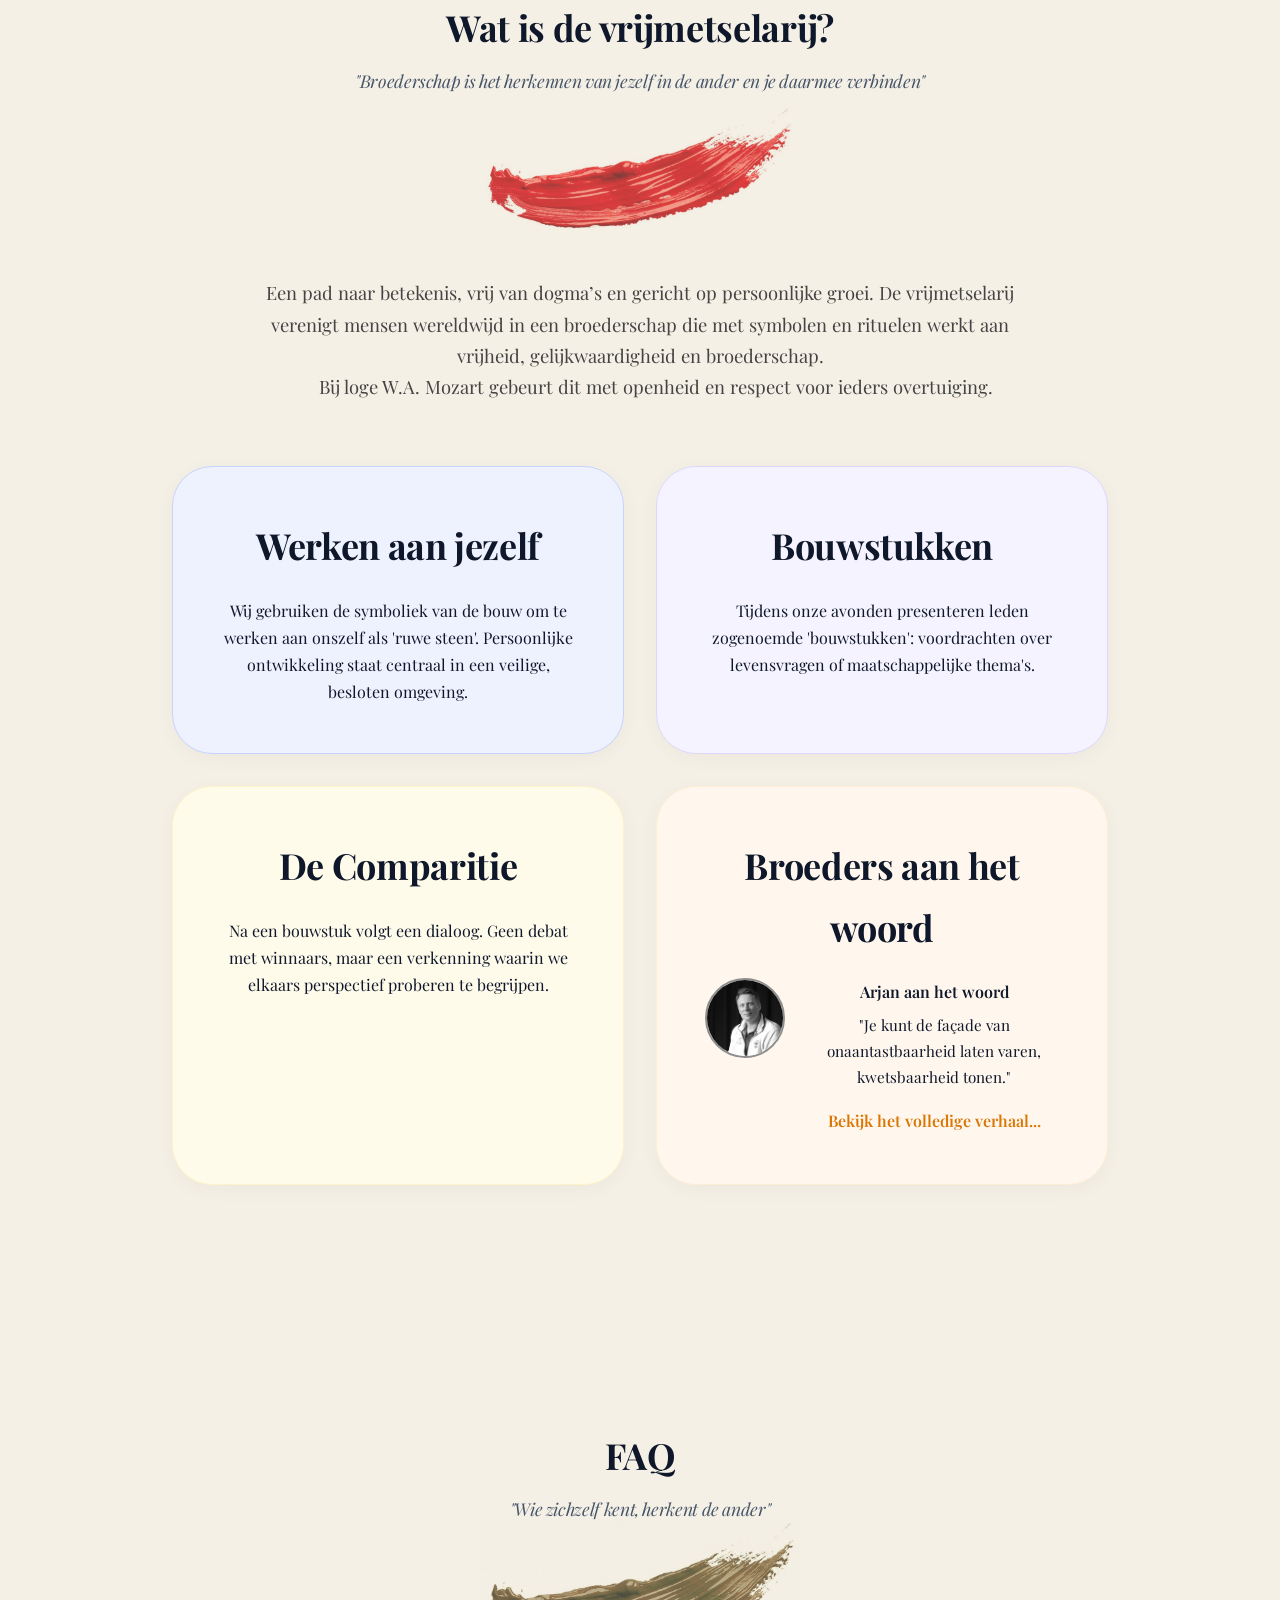
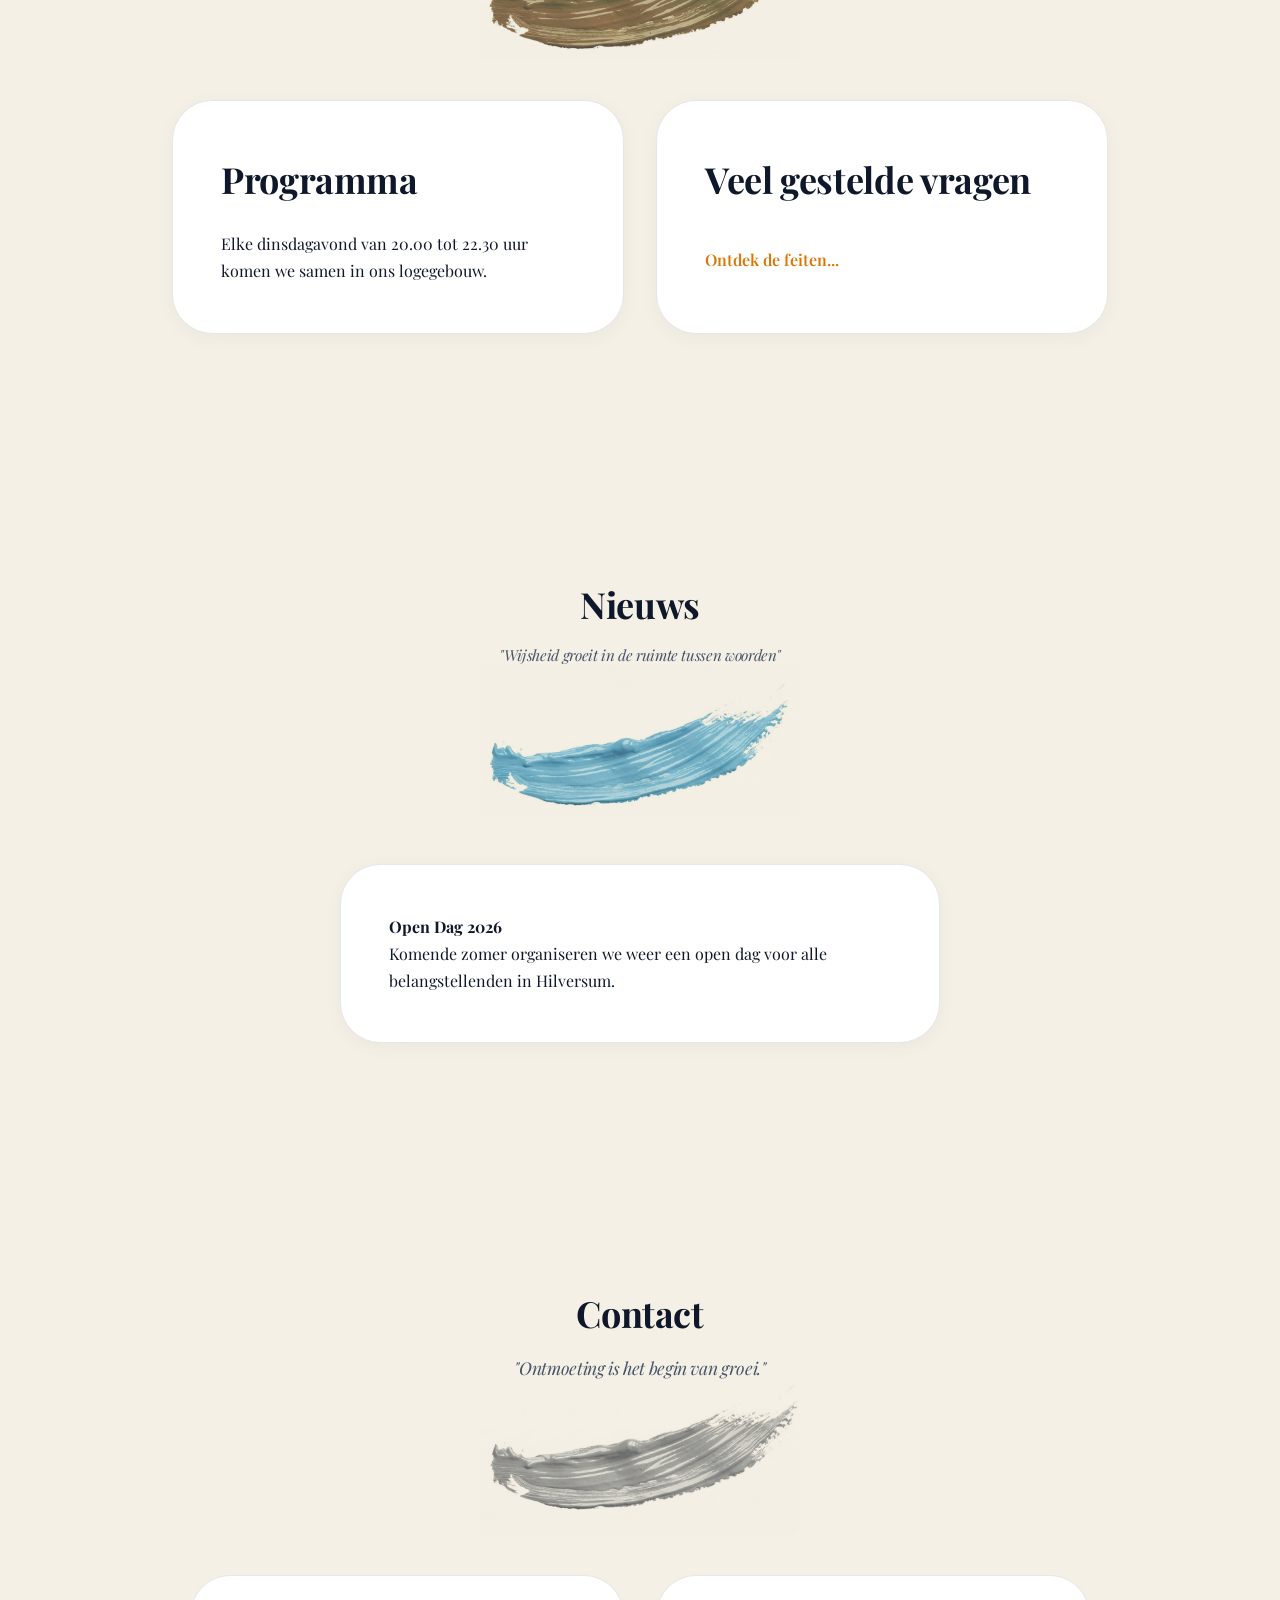
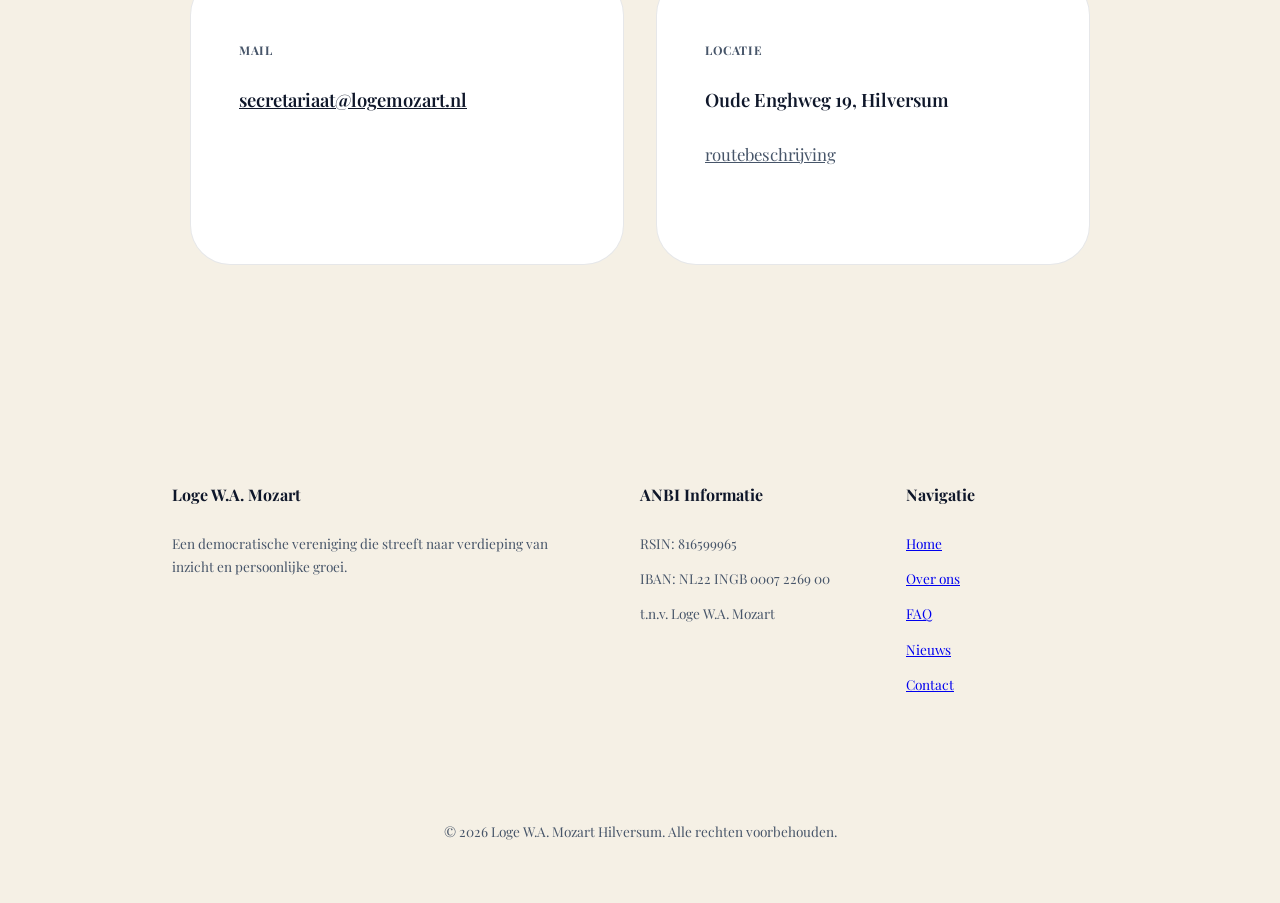
==== commit d136608e: "Remove FAQ background color and fix typo in over-ons.html" ====
--- a/index.html
+++ b/index.html
@@ -137,7 +137,7 @@
     </section>
 
     <!-- FAQ & PROGRAMMA -->
-    <section class="section bg-moss" id="faq">
+    <section class="section" id="faq">
       <div class="container">
         <div class="brush-container">
           <h2>
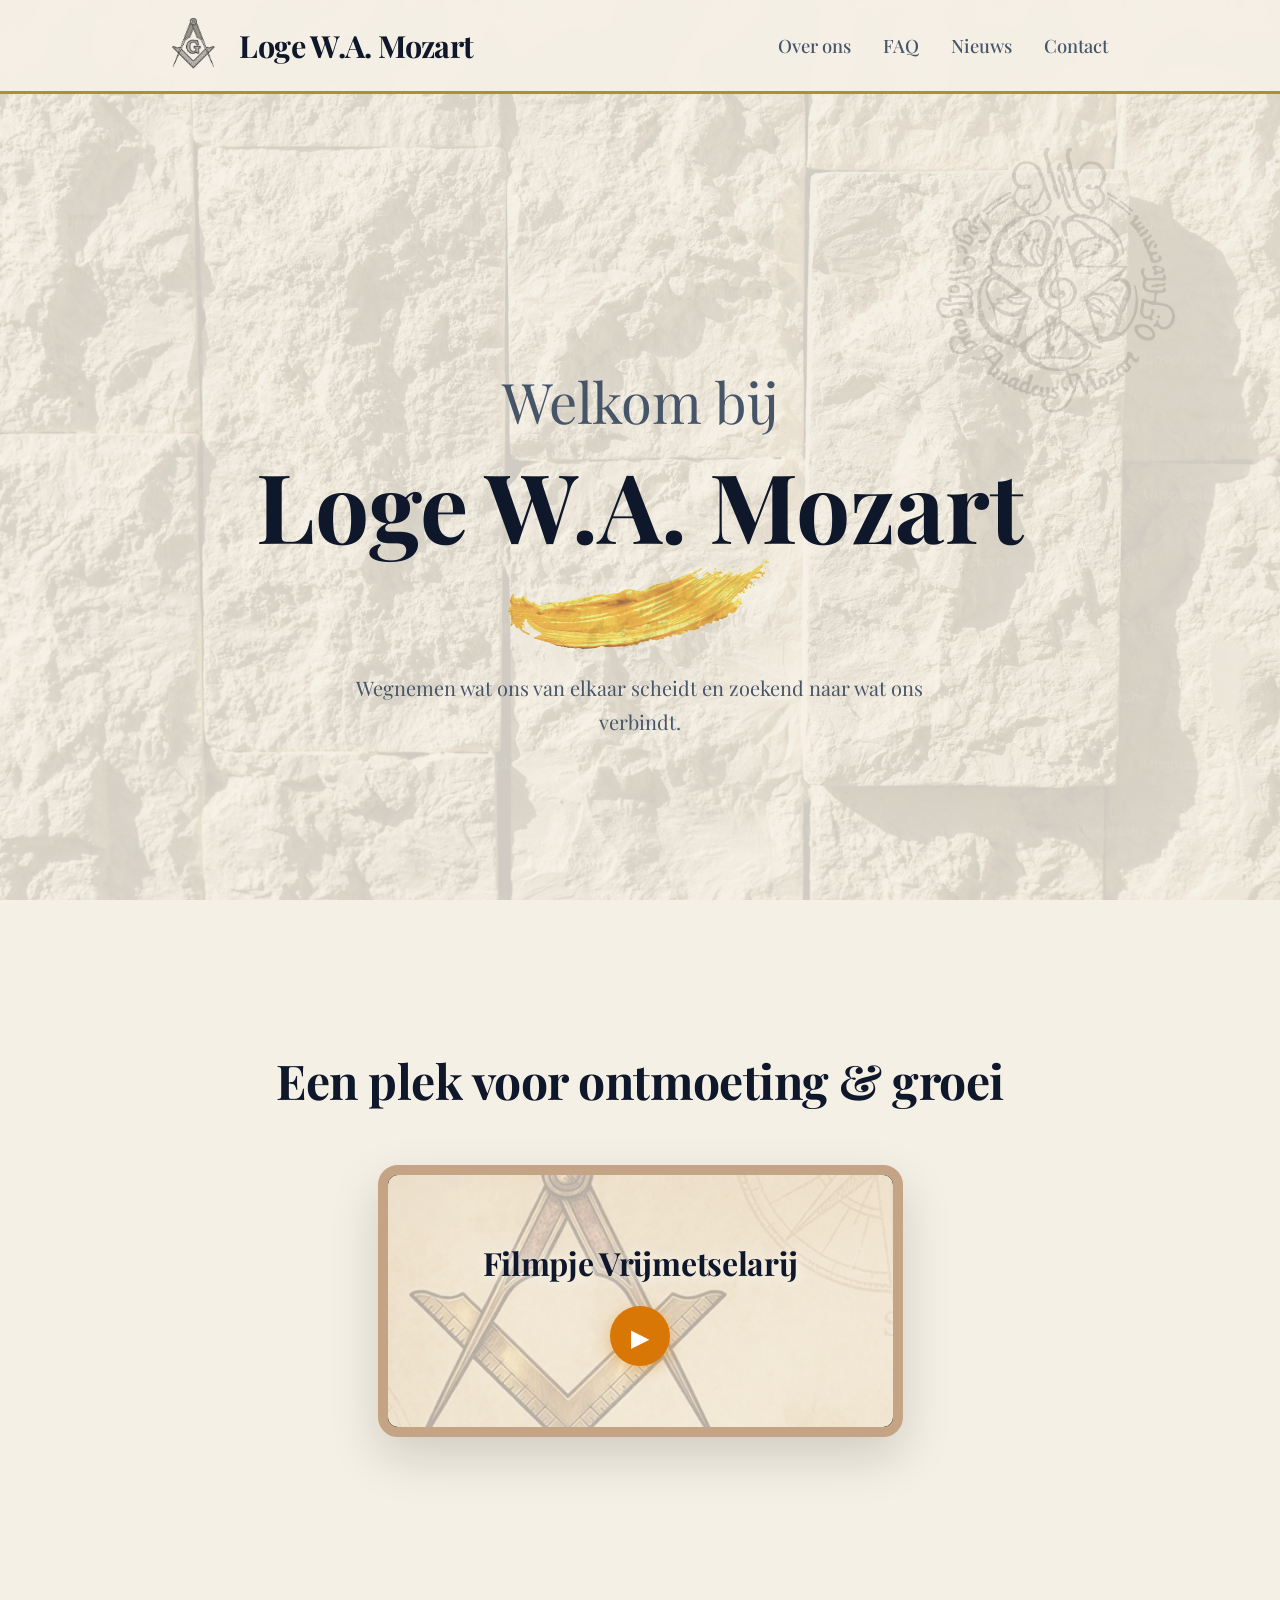
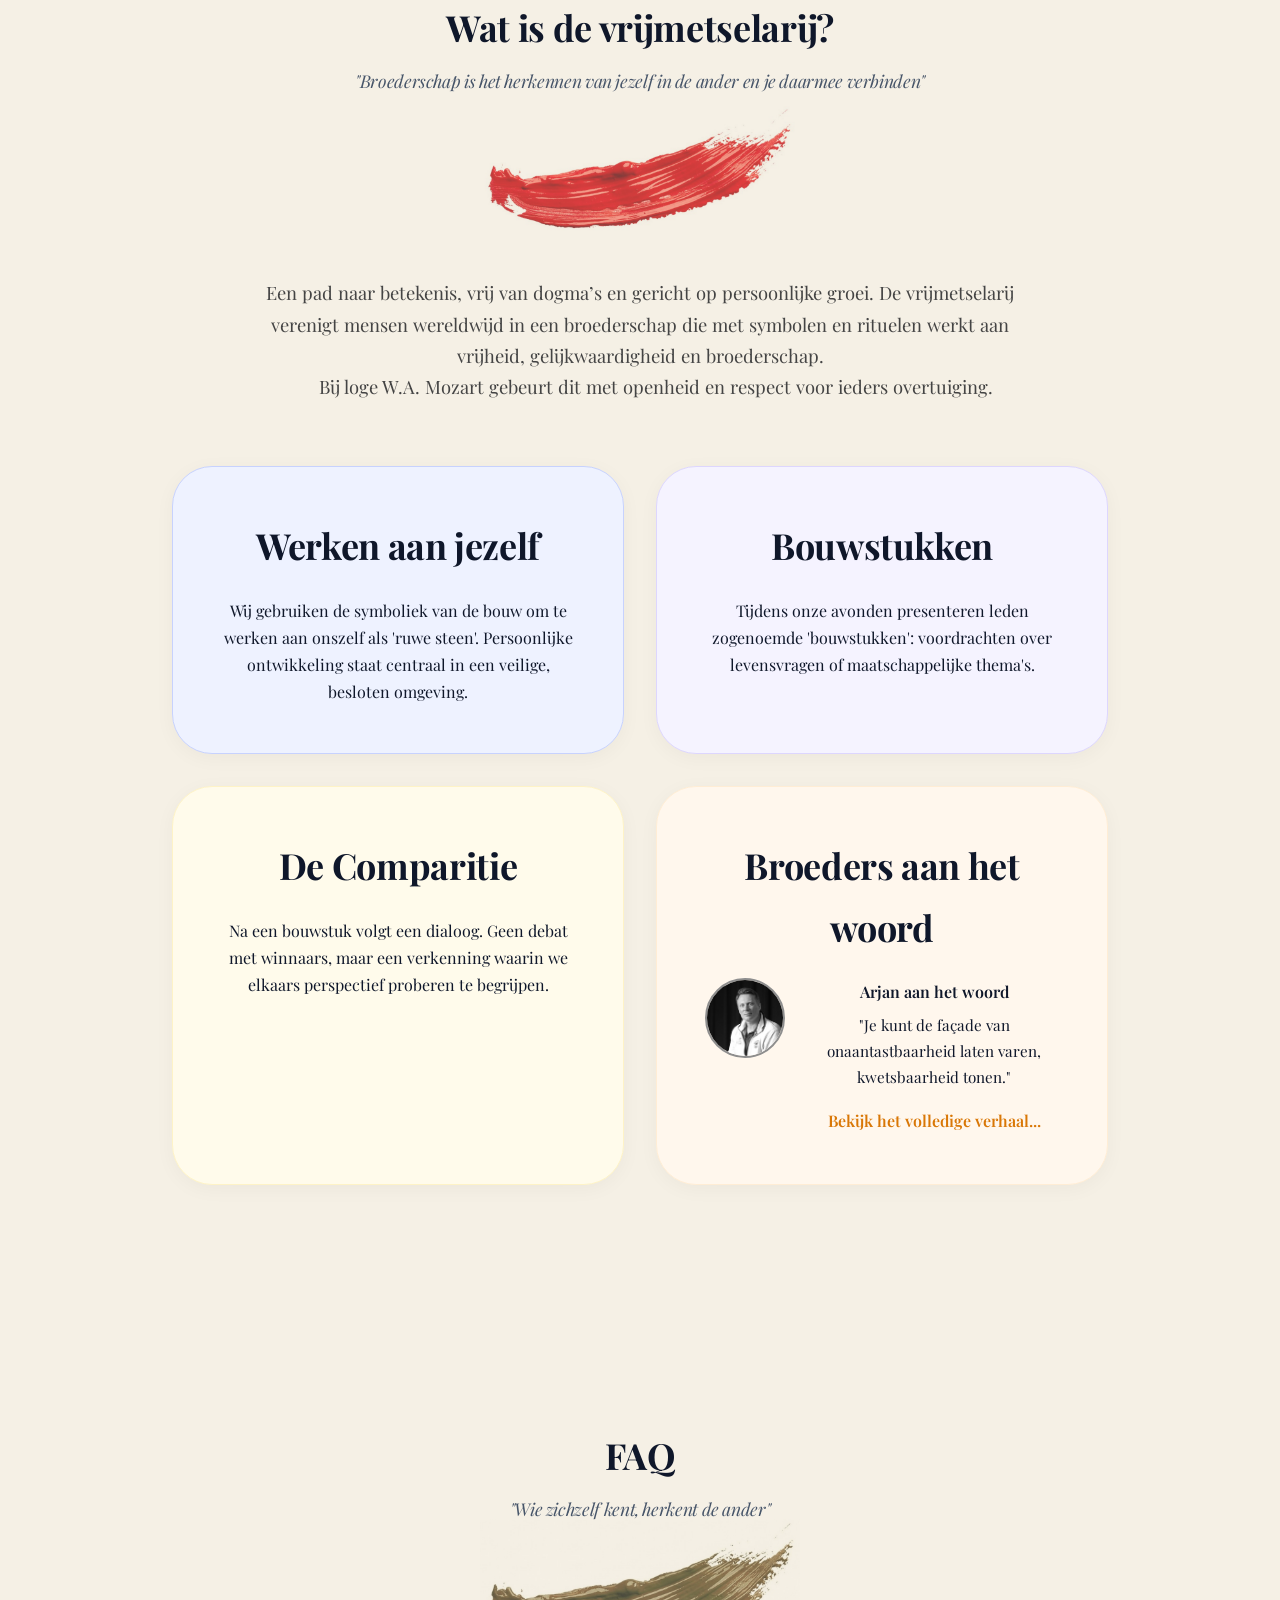
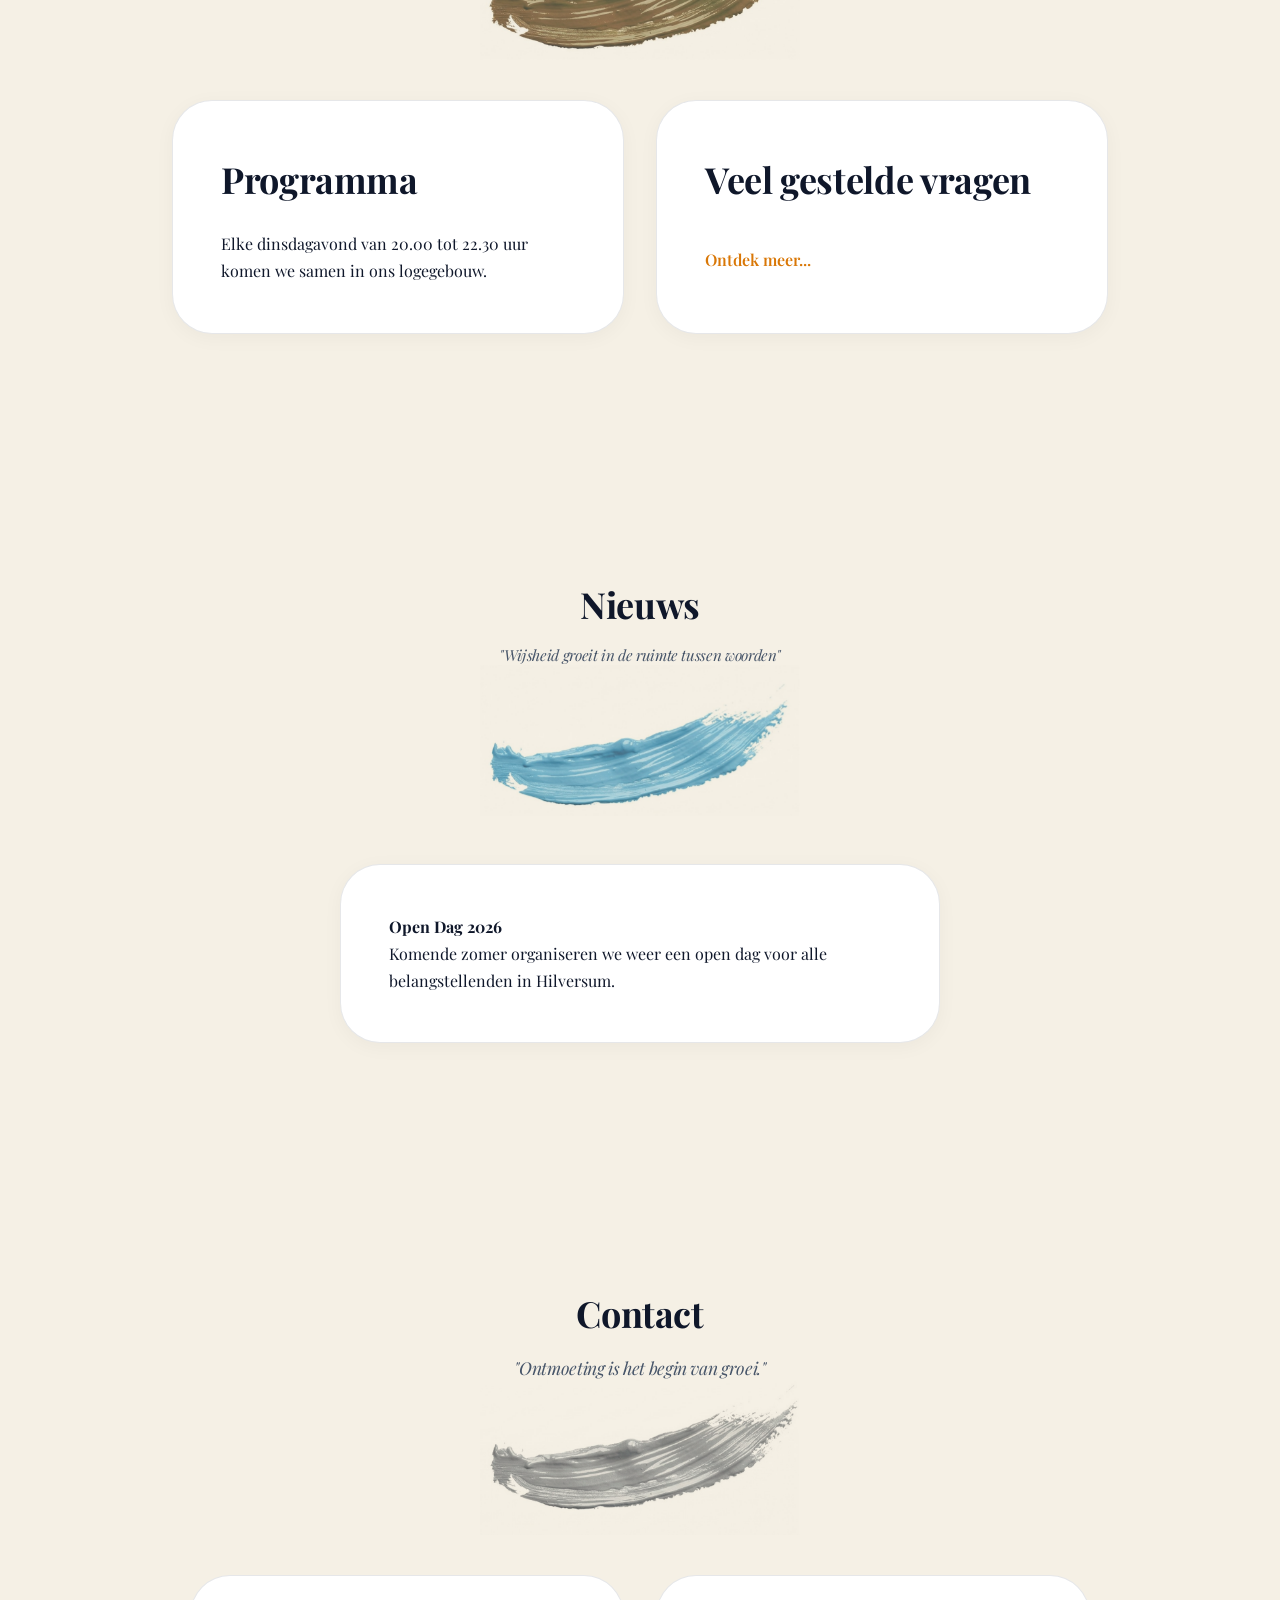
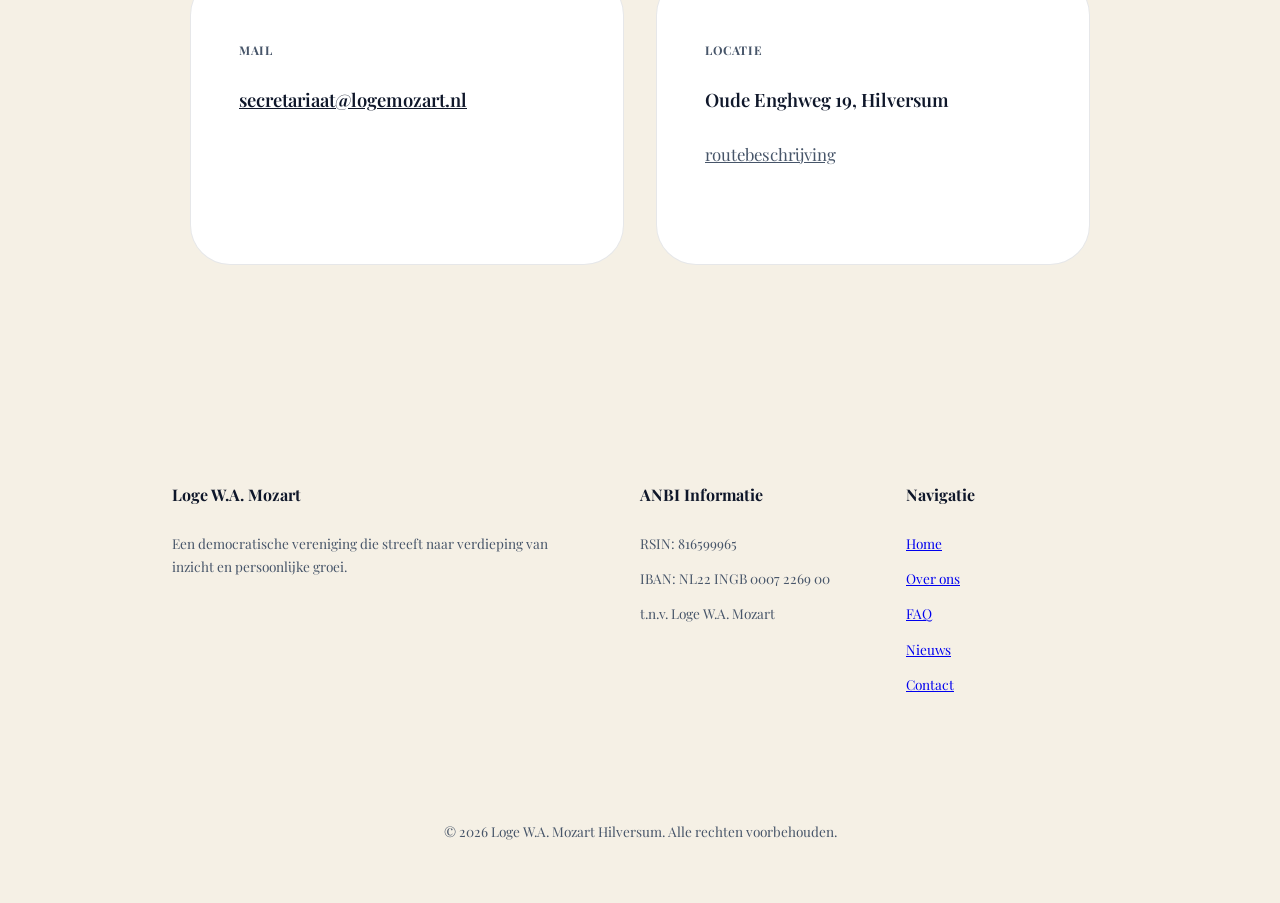
==== commit 9ed3d693: "Update FAQ teaser text and synchronize navigation link to anchor scroll" ====
--- a/index.html
+++ b/index.html
@@ -33,7 +33,7 @@
       </div>
       <nav class="nav-links">
         <a href="over-ons.html">Over ons</a>
-        <a href="faq.html">FAQ</a>
+        <a href="#faq">FAQ</a>
         <a href="nieuws.html">Nieuws</a>
         <a href="contact.html">Contact</a>
       </nav>
@@ -154,7 +154,7 @@
           <div class="content-card" onclick="openFaq()" style="cursor: pointer;">
             <h3>Veel gestelde vragen</h3>
             
-            <span class="btn-read-more">Ontdek de feiten...</span>
+            <span class="btn-read-more">Ontdek meer...</span>
           </div>
         </div>
       </div>
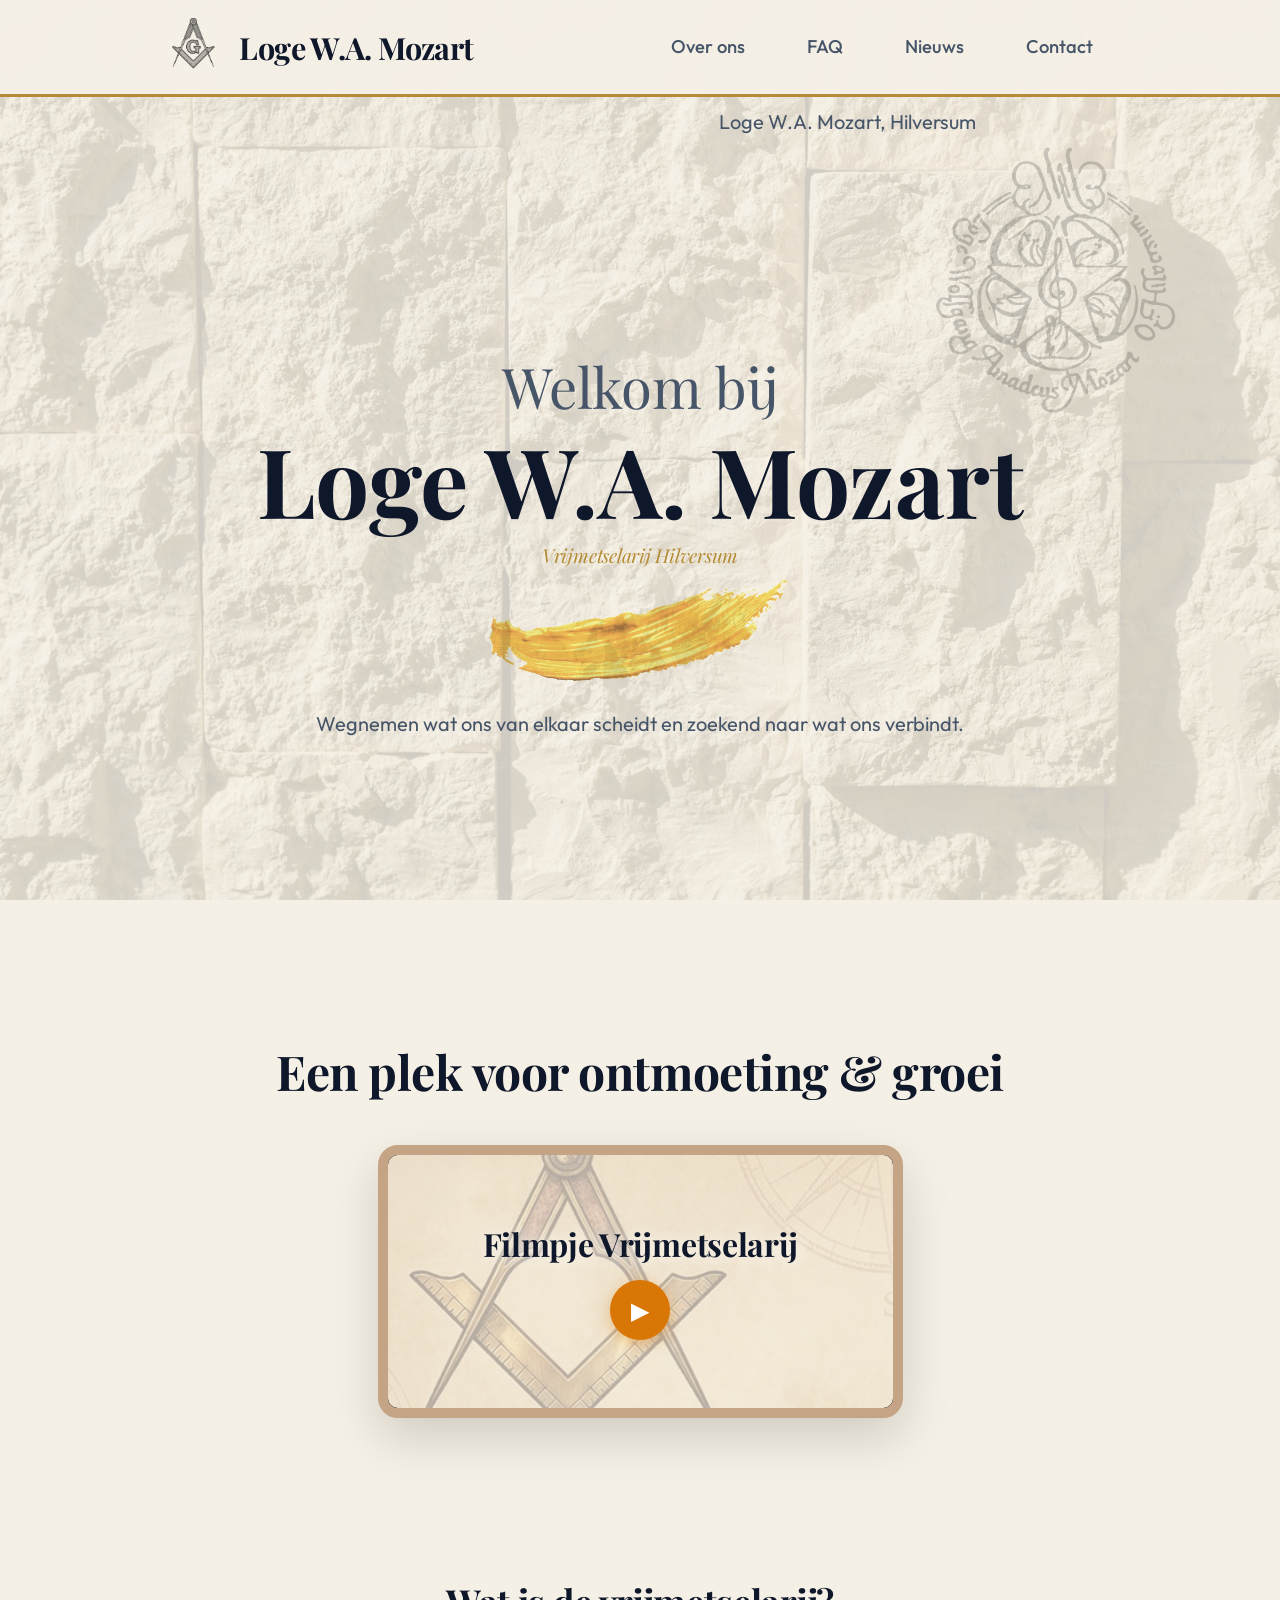
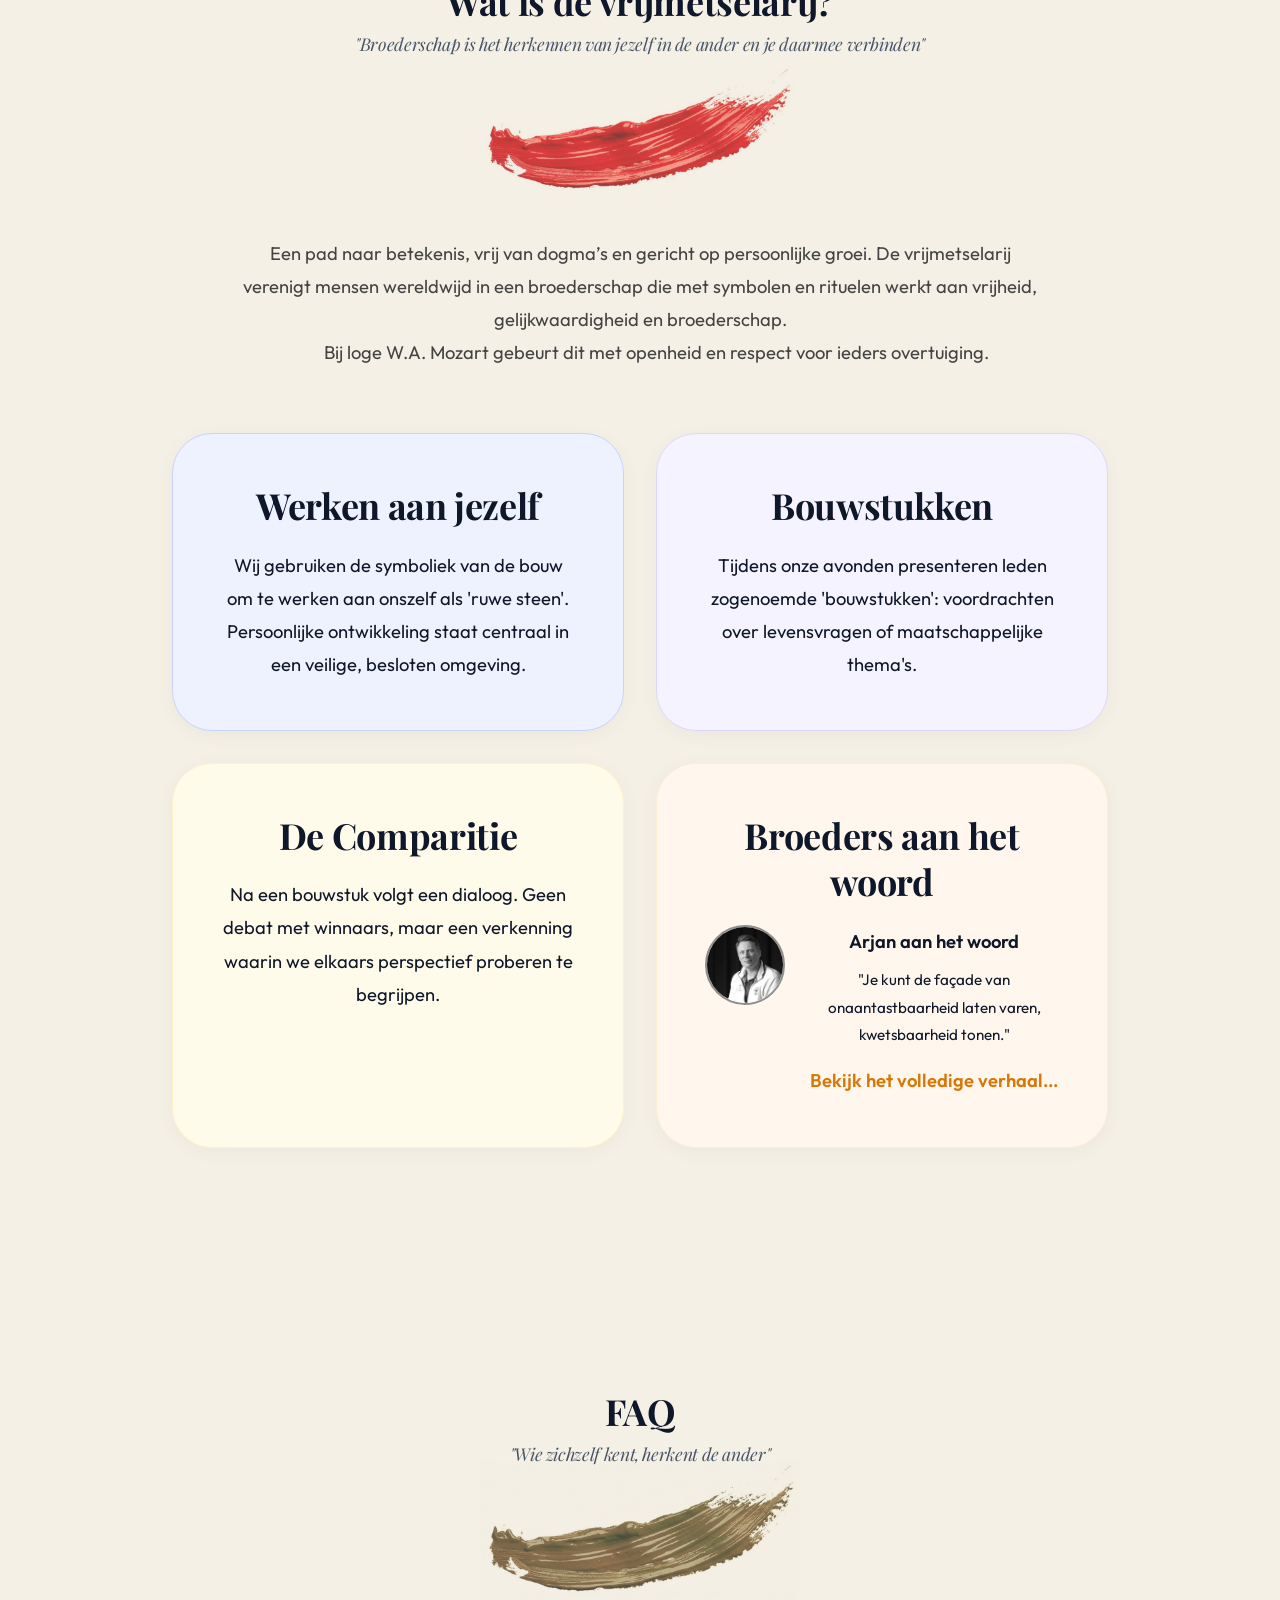
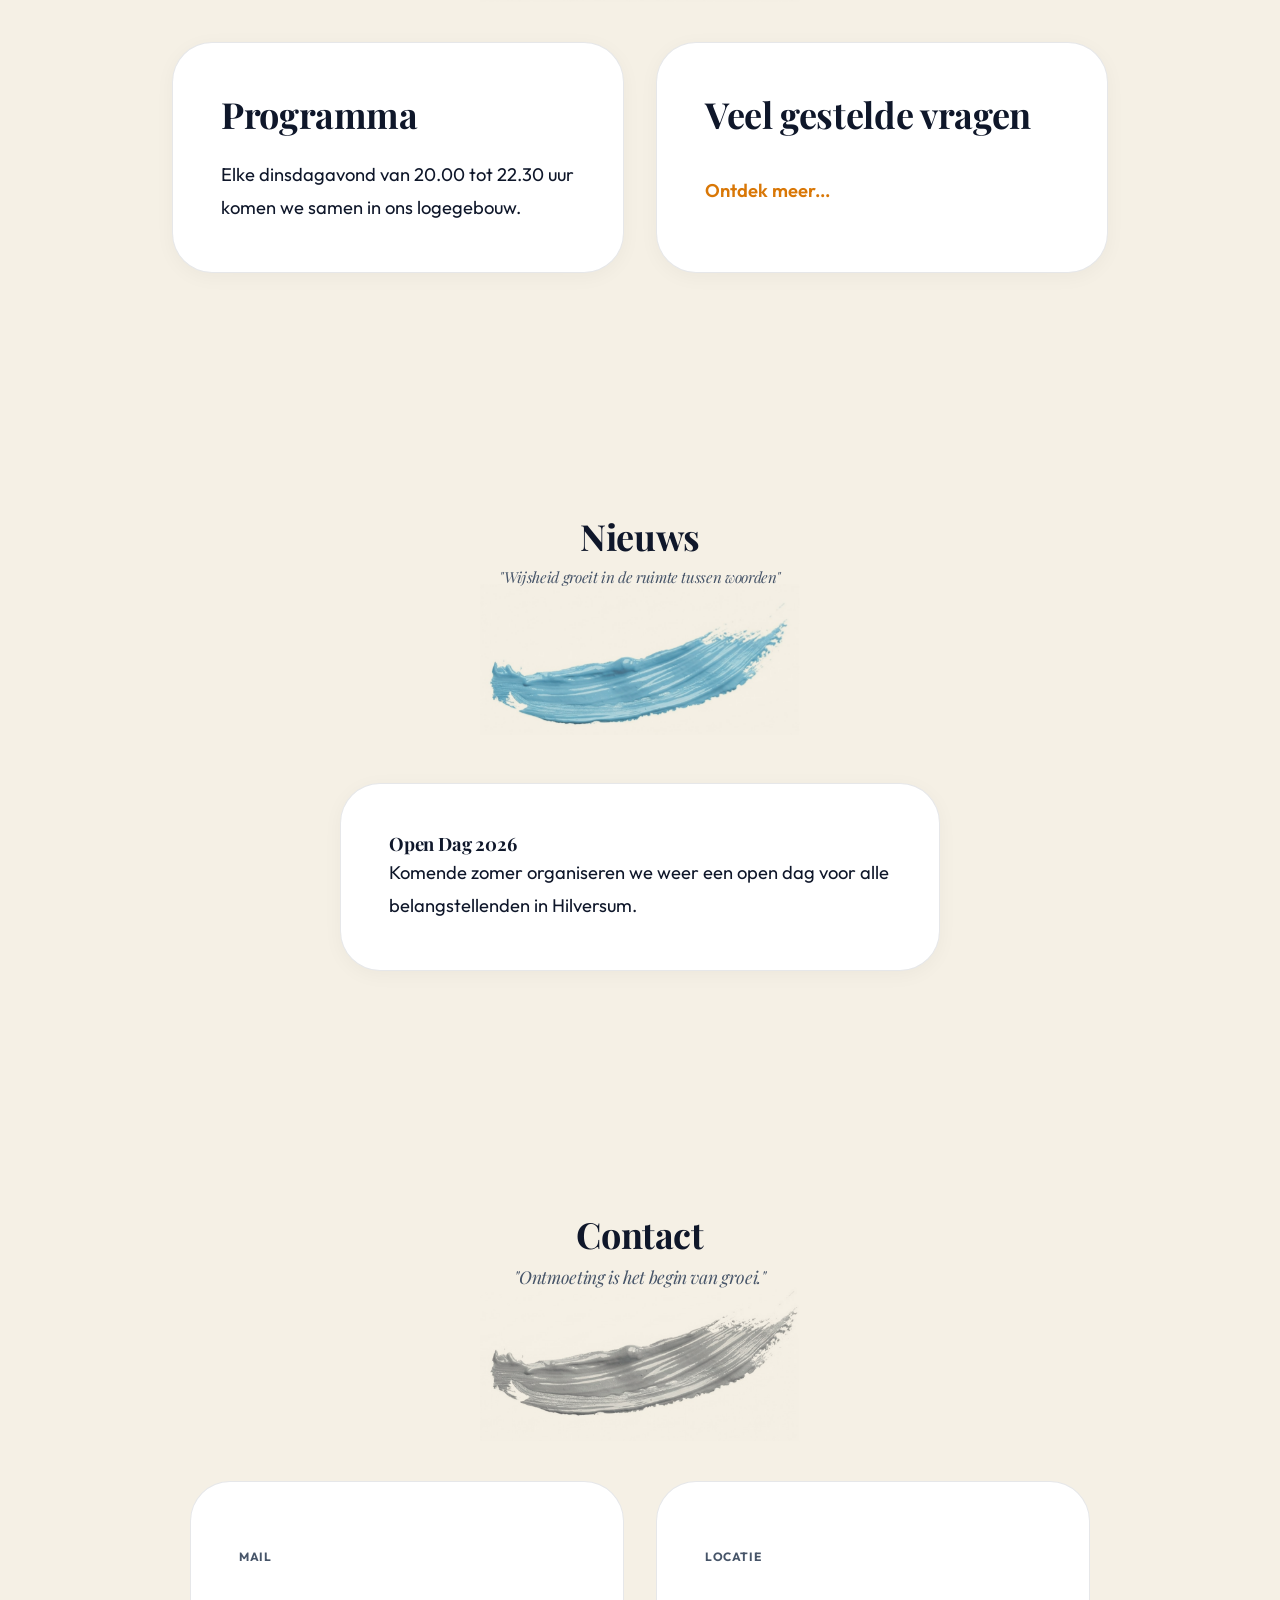
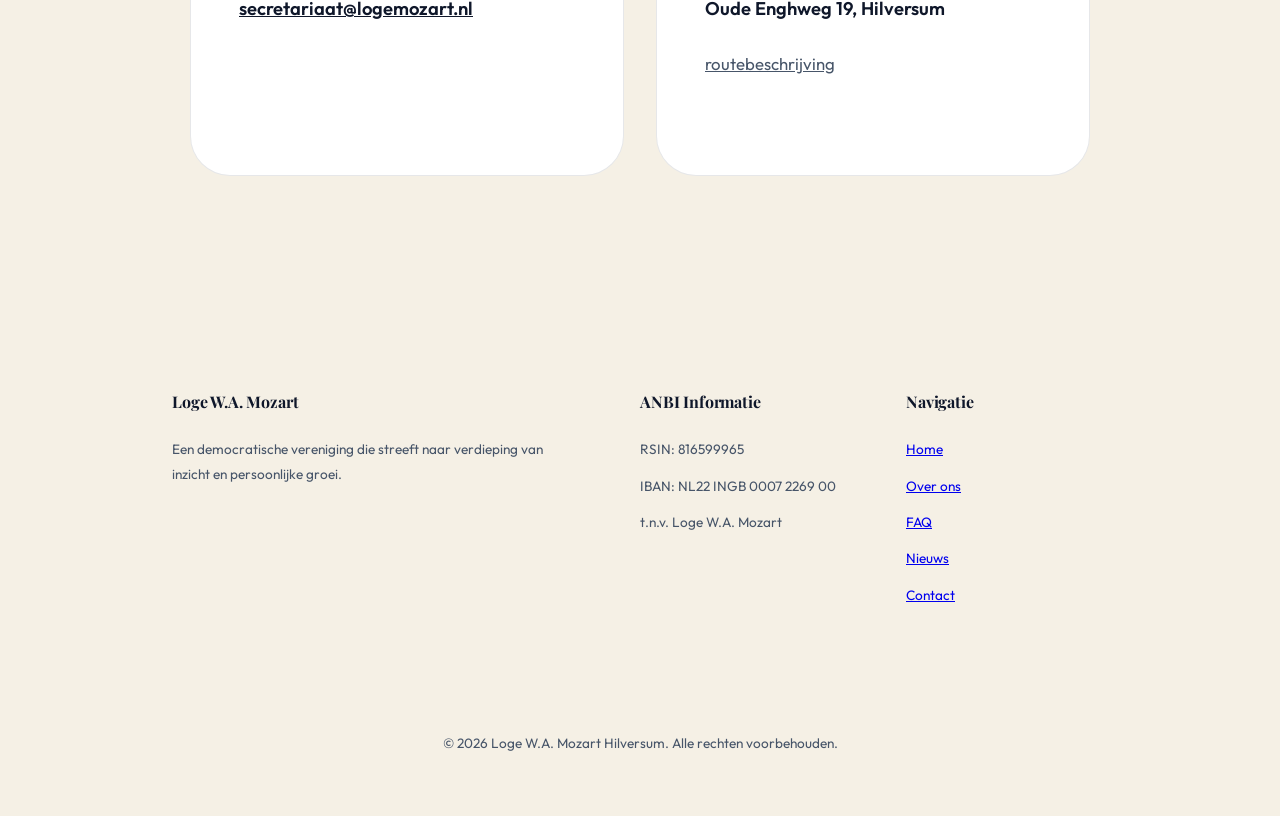
==== commit d12f8ba6: "Refinement: Geoptimaliseerde lay-out voor SEO-tekst (1cm onder FAQ), watermerken op alle pagina's en" ====
--- a/index.html
+++ b/index.html
@@ -4,14 +4,15 @@
 <head>
   <meta charset="utf-8" />
   <meta name="viewport" content="width=device-width,initial-scale=1" />
-  <title>Loge W.A. Mozart - Vrijmetselarij in Hilversum</title>
+  <title>Home | Loge W.A. Mozart | Vrijmetselarij Hilversum</title>
   <meta name="description"
-    content="Ontmoeting en persoonlijke ontwikkeling bij Loge W.A. Mozart in Hilversum. Een moderne blik op een rijke traditie." />
+    content="Ontdek Loge Wolfgang Amadeus Mozart in Hilversum. Een moderne vrijmetselaarsloge gericht op persoonlijke groei, ontmoeting en verdieping in een vertrouwde omgeving." />
   <link rel="stylesheet" href="./style.css" />
   <link rel="icon" href="favicon.ico" type="image/x-icon" />
 </head>
 
 <body>
+  <a class="skip-link" href="#main">Direct naar inhoud</a>
   <div class="watermark-mozart"></div>
   <div class="watermark-masonic masonic-1"></div>
 
@@ -33,14 +34,14 @@
       </div>
       <nav class="nav-links">
         <a href="over-ons.html">Over ons</a>
-        <a href="#faq">FAQ</a>
+        <a href="faq.html">FAQ</a>
         <a href="nieuws.html">Nieuws</a>
         <a href="contact.html">Contact</a>
       </nav>
     </div>
   </header>
-
-  <main>
+  <div class="sub-header-seo-text">Loge W.A. Mozart, Hilversum</div>
+  <main id="main">
     <!-- HERO -->
     <section class="hero" id="home">
       <div class="container">
@@ -48,8 +49,9 @@
           <h1 class="hero-title">
             <span class="small-text">Welkom bij</span>
             <span class="large-text">Loge W.A. Mozart</span>
+            <span class="heading-quote" style="color: var(--accent-gold); font-size: 1.2rem; margin-top: 0.5rem;">Vrijmetselarij Hilversum</span>
           </h1>
-          <img src="Pennestreek geel.jpg" class="brush-image" alt="" style="max-width: 280px;">
+          <img src="Pennestreek geel.jpg" class="brush-image" alt="" style="max-width: 320px;">
         </div>
         <p class="lead">
           Wegnemen wat ons van elkaar scheidt en zoekend naar wat ons verbindt.
@@ -86,10 +88,12 @@
     <section class="section" id="over-ons">
       <div class="container" style="max-width: 1000px; text-align: center;">
         <div class="brush-container">
-          <h2>
-            Wat is de vrijmetselarij?
-            <span class="heading-quote">"Broederschap is het herkennen van jezelf in de ander en je daarmee verbinden"</span>
-          </h2>
+          <div class="heading-main">
+            <h2>
+              Wat is de vrijmetselarij?
+              <span class="heading-quote">"Broederschap is het herkennen van jezelf in de ander en je daarmee verbinden"</span>
+            </h2>
+          </div>
           <img src="Pennestreek Scharlaken rood.jpg" class="brush-image" alt="">
         </div>
         <p style="font-size: 1.15rem; color: #444; margin-bottom: 4rem; max-width: 800px; margin-left: auto; margin-right: auto; text-align: center;">
@@ -140,10 +144,12 @@
     <section class="section" id="faq">
       <div class="container">
         <div class="brush-container">
-          <h2>
-            FAQ
-            <span class="heading-quote">"Wie zichzelf kent, herkent de ander"</span>
-          </h2>
+          <div class="heading-main">
+            <h2>
+              FAQ
+              <span class="heading-quote">"Wie zichzelf kent, herkent de ander"</span>
+            </h2>
+          </div>
           <img src="Pennestreek aarde.jpg" class="brush-image" alt="">
         </div>
         <div class="card-grid">
@@ -164,10 +170,12 @@
     <section class="section" id="nieuws">
       <div class="container">
         <div class="brush-container section-title-small">
-          <h2 style="text-align: center;">
-            Nieuws
-            <span class="heading-quote smaller-quote">"Wijsheid groeit in de ruimte tussen woorden"</span>
-          </h2>
+          <div class="heading-main">
+            <h2 style="text-align: center;">
+              Nieuws
+              <span class="heading-quote smaller-quote">"Wijsheid groeit in de ruimte tussen woorden"</span>
+            </h2>
+          </div>
           <img src="Pennestreek luchtblauw.jpg" class="brush-image" alt="">
         </div>
 
@@ -184,10 +192,12 @@
     <section class="section contact-section" id="contact">
       <div class="container">
         <div class="brush-container section-title-small">
-          <h2>
-            Contact
-            <span class="heading-quote">"Ontmoeting is het begin van groei."</span>
-          </h2>
+          <div class="heading-main">
+            <h2>
+              Contact
+              <span class="heading-quote">"Ontmoeting is het begin van groei."</span>
+            </h2>
+          </div>
           <img src="Pennestreek zilvergrijs.jpg" class="brush-image" alt="">
         </div>
 
--- a/style.css
+++ b/style.css
@@ -31,15 +31,34 @@
 }
 
 html {
-  scroll-behavior: smooth;
+  /* scroll-behavior: smooth; removed for instant jump-to-section as requested */
   overflow-x: hidden;
 }
 
+/* Accessibility: Skip Link */
+.skip-link {
+  position: absolute;
+  top: -100px;
+  left: 0;
+  background: var(--accent-gold);
+  color: white;
+  padding: 10px 20px;
+  z-index: 2000;
+  text-decoration: none;
+  font-weight: 600;
+  transition: top 0.3s ease;
+}
+
+.skip-link:focus {
+  top: 0;
+}
+
 body {
-  font-family: var(--font-serif);
+  font-family: var(--font-sans);
   color: var(--text);
   background-color: var(--bg);
-  line-height: 1.7;
+  line-height: 1.8; /* Increased for readability */
+  font-size: 1.15rem; /* Base size increase for 60-80 age group */
   overflow-x: hidden;
 }
 
@@ -136,10 +155,10 @@
   background-image: url('Logo G sleutel Mozart.jpg');
   background-size: contain;
   background-repeat: no-repeat;
-  opacity: 0.12; /* Helderder as requested */
+  opacity: 0.18; /* Increased visibility as requested */
   mix-blend-mode: multiply;
   pointer-events: none;
-  z-index: -1;
+  z-index: 1; /* Positive z-index to ensure visibility above background */
   filter: grayscale(100%) contrast(1.1);
 }
 
@@ -166,8 +185,9 @@
 .nav-links a {
   text-decoration: none;
   color: var(--muted);
-  font-size: 1.15rem; /* Increased 2 sizes larger as requested */
+  font-size: 1.15rem;
   font-weight: 500;
+  padding: 10px 15px; /* Increase hit area for older users */
   transition: color 0.2s ease;
 }
 
@@ -182,6 +202,7 @@
 /* Sections */
 .section {
   padding: 120px 0;
+  scroll-margin-top: 80px;
 }
 
 #vrijmetselarij {
@@ -191,9 +212,11 @@
 
 h1,
 h2,
-h3 {
+h3,
+h4 {
   font-family: var(--font-serif);
   letter-spacing: -0.01em;
+  line-height: 1.3;
 }
 
 h2 {
@@ -382,11 +405,12 @@
   /* Terracotta button */
   color: #fff;
   text-decoration: none;
-  padding: 14px 28px;
+  padding: 16px 32px; /* Increased padding for better touch target */
   border-radius: var(--radius-btn);
-  font-size: 0.9rem;
+  font-size: 1rem; /* Slightly larger */
   font-weight: 600;
   width: fit-content;
+  min-height: 48px; /* Standard minimum for accessible touch targets */
   transition: all 0.2s ease;
   margin-top: auto;
   /* Push to bottom of flex container */
@@ -752,6 +776,31 @@
   display: flex;
   flex-direction: column;
   align-items: center;
+  position: relative; /* Base for absolute positioning of aside text */
+  width: 100%;
+}
+
+.heading-main {
+  width: 100%;
+  text-align: center;
+}
+
+.sub-header-seo-text {
+  position: absolute;
+  top: 6.5rem; /* ~100px total: Header (80px) + 1cm (~20px) */
+  right: 19rem; /* Perfectly aligned under the 'FAQ' link area */
+  font-size: 1.25rem;
+  color: var(--muted);
+  font-family: var(--font-sans);
+  pointer-events: none;
+  z-index: 10; /* Below fixed header but above content */
+  white-space: nowrap;
+}
+
+@media (max-width: 1100px) {
+  .sub-header-seo-text {
+    display: none; /* Hidden on smaller screens */
+  }
 }
 
 .brush-container h2 {
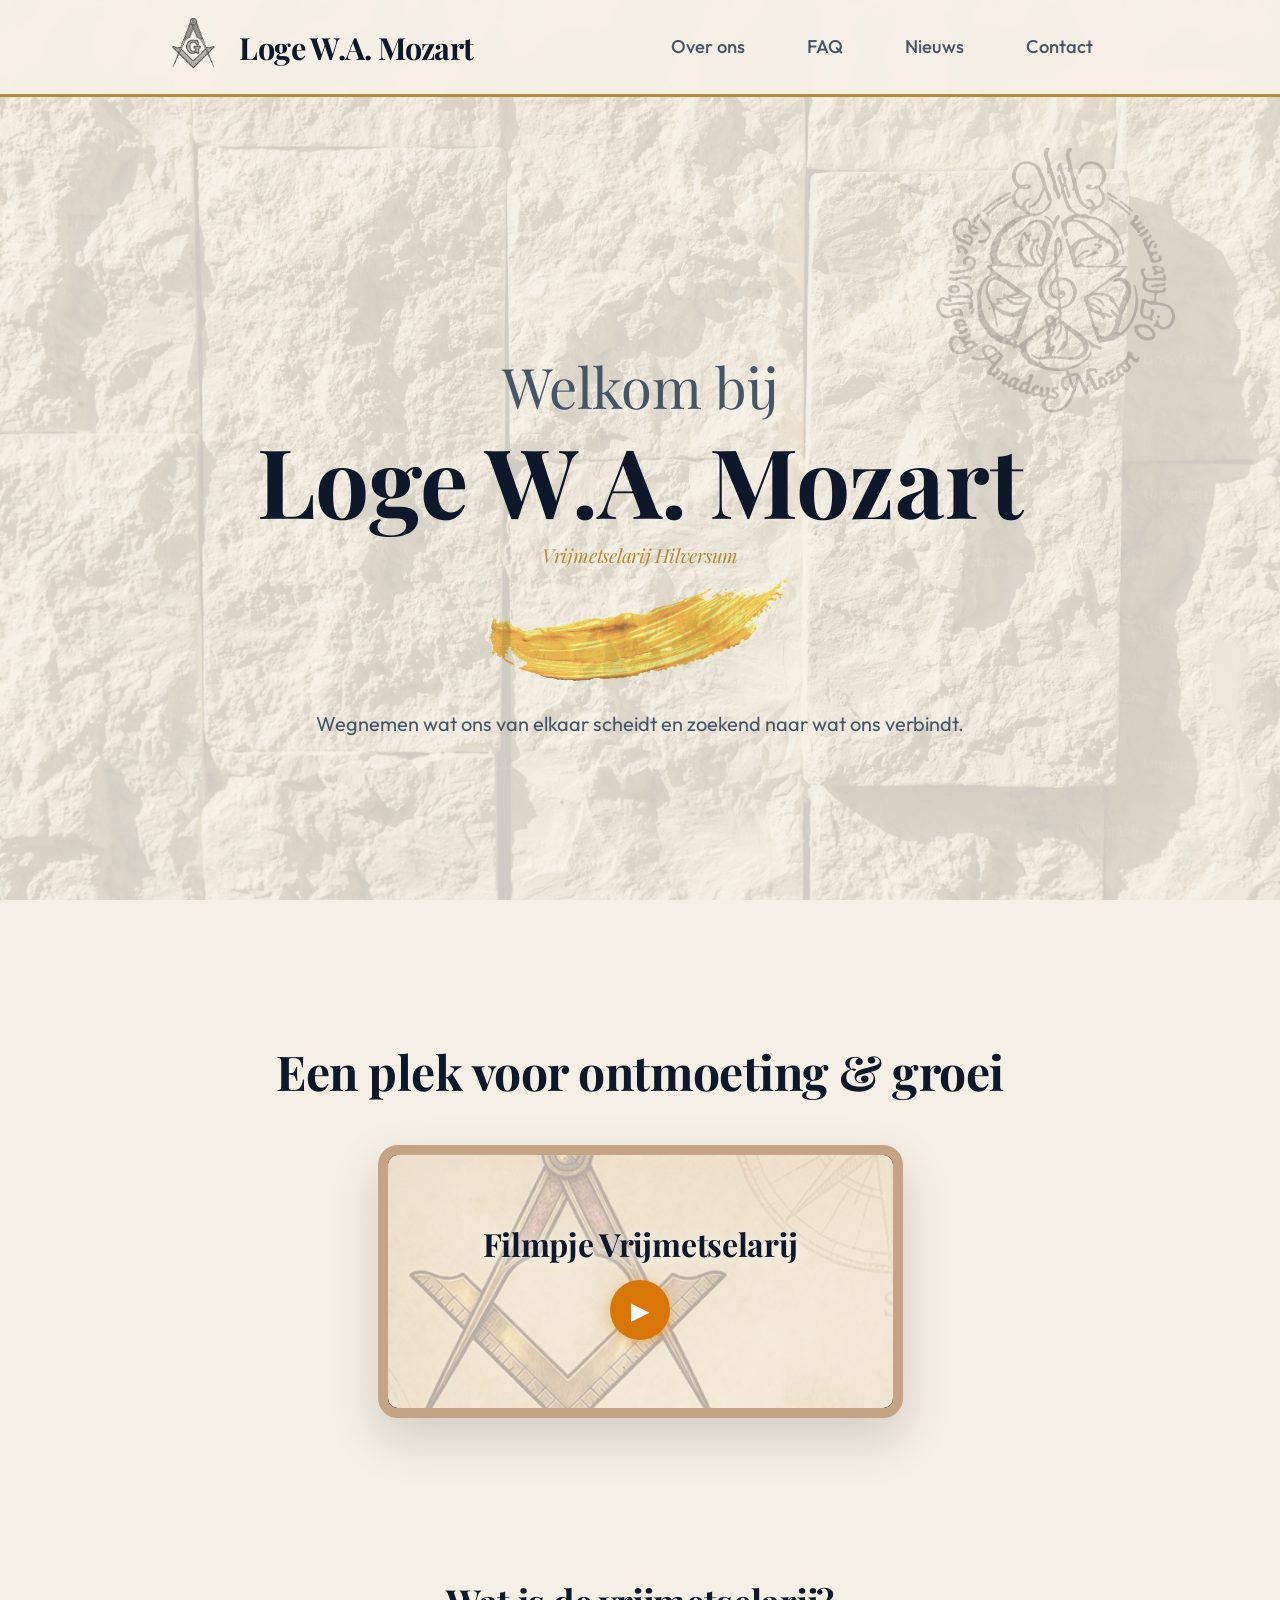
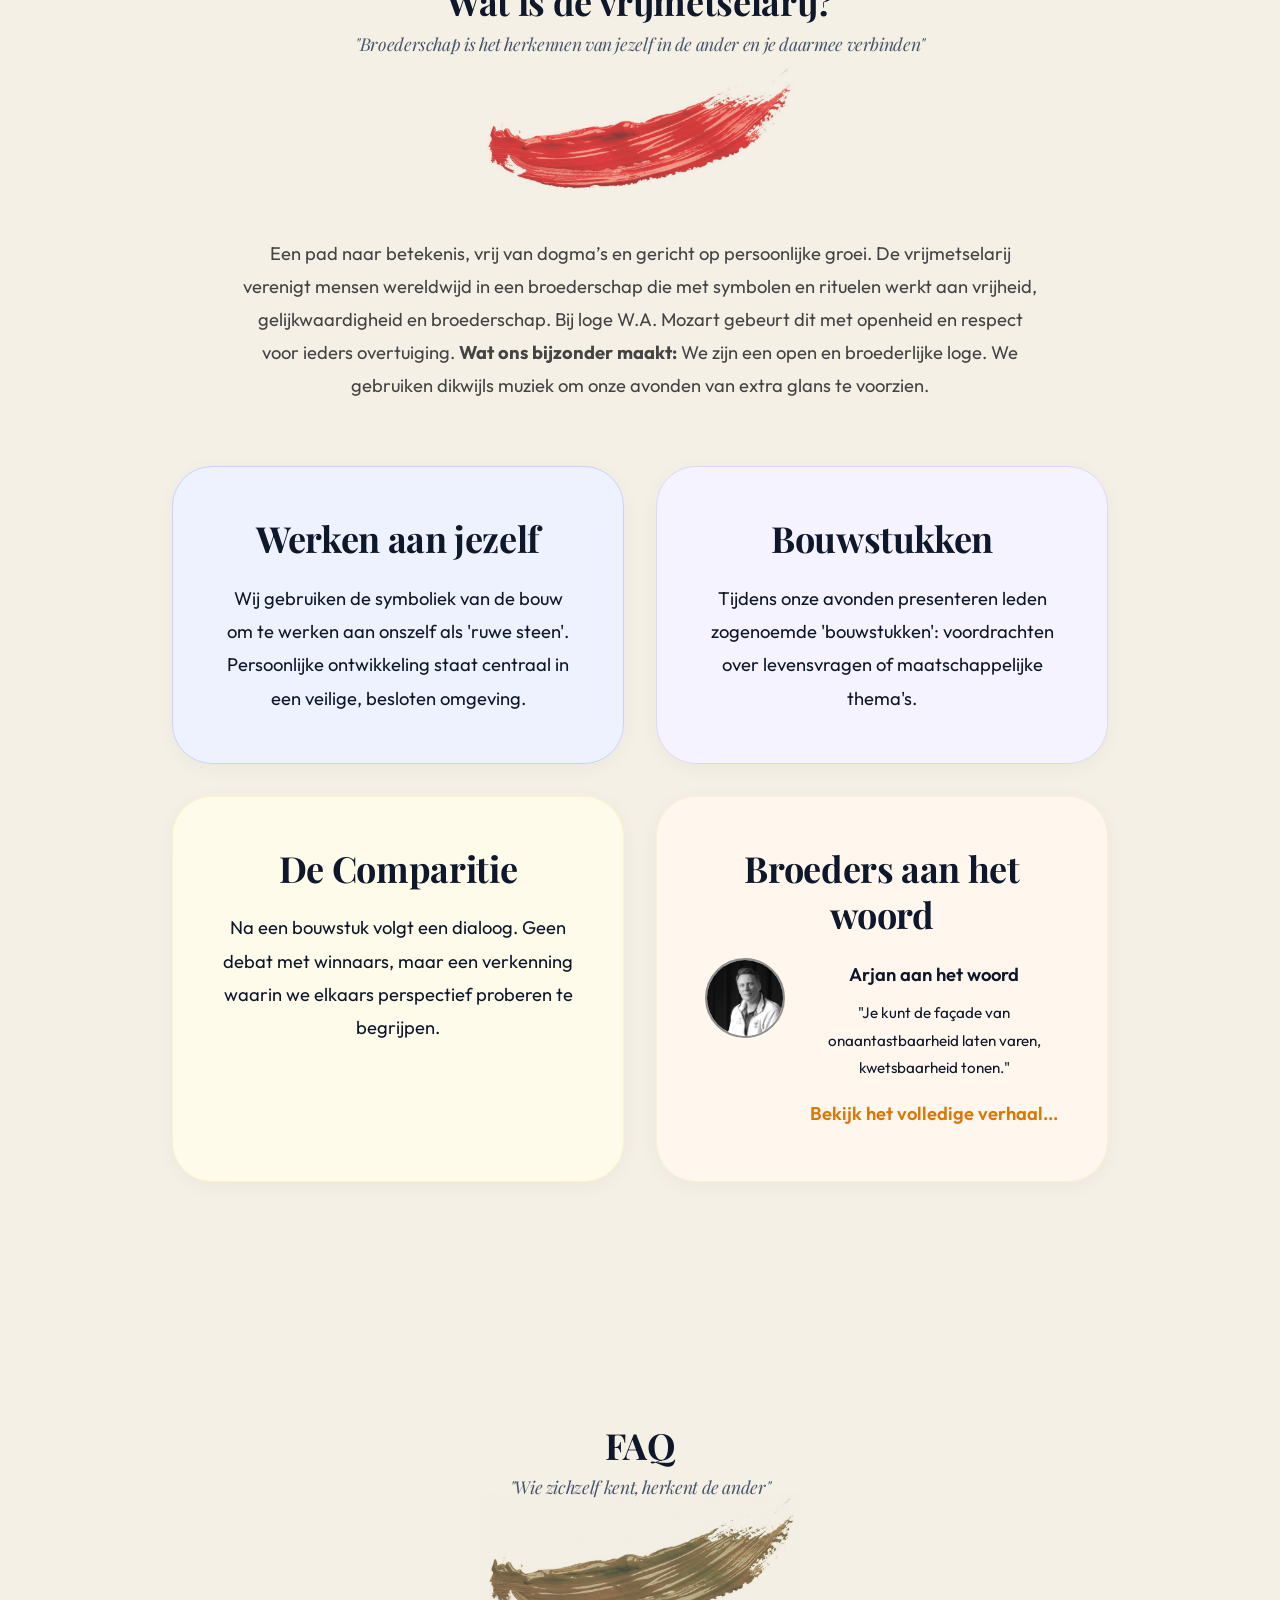
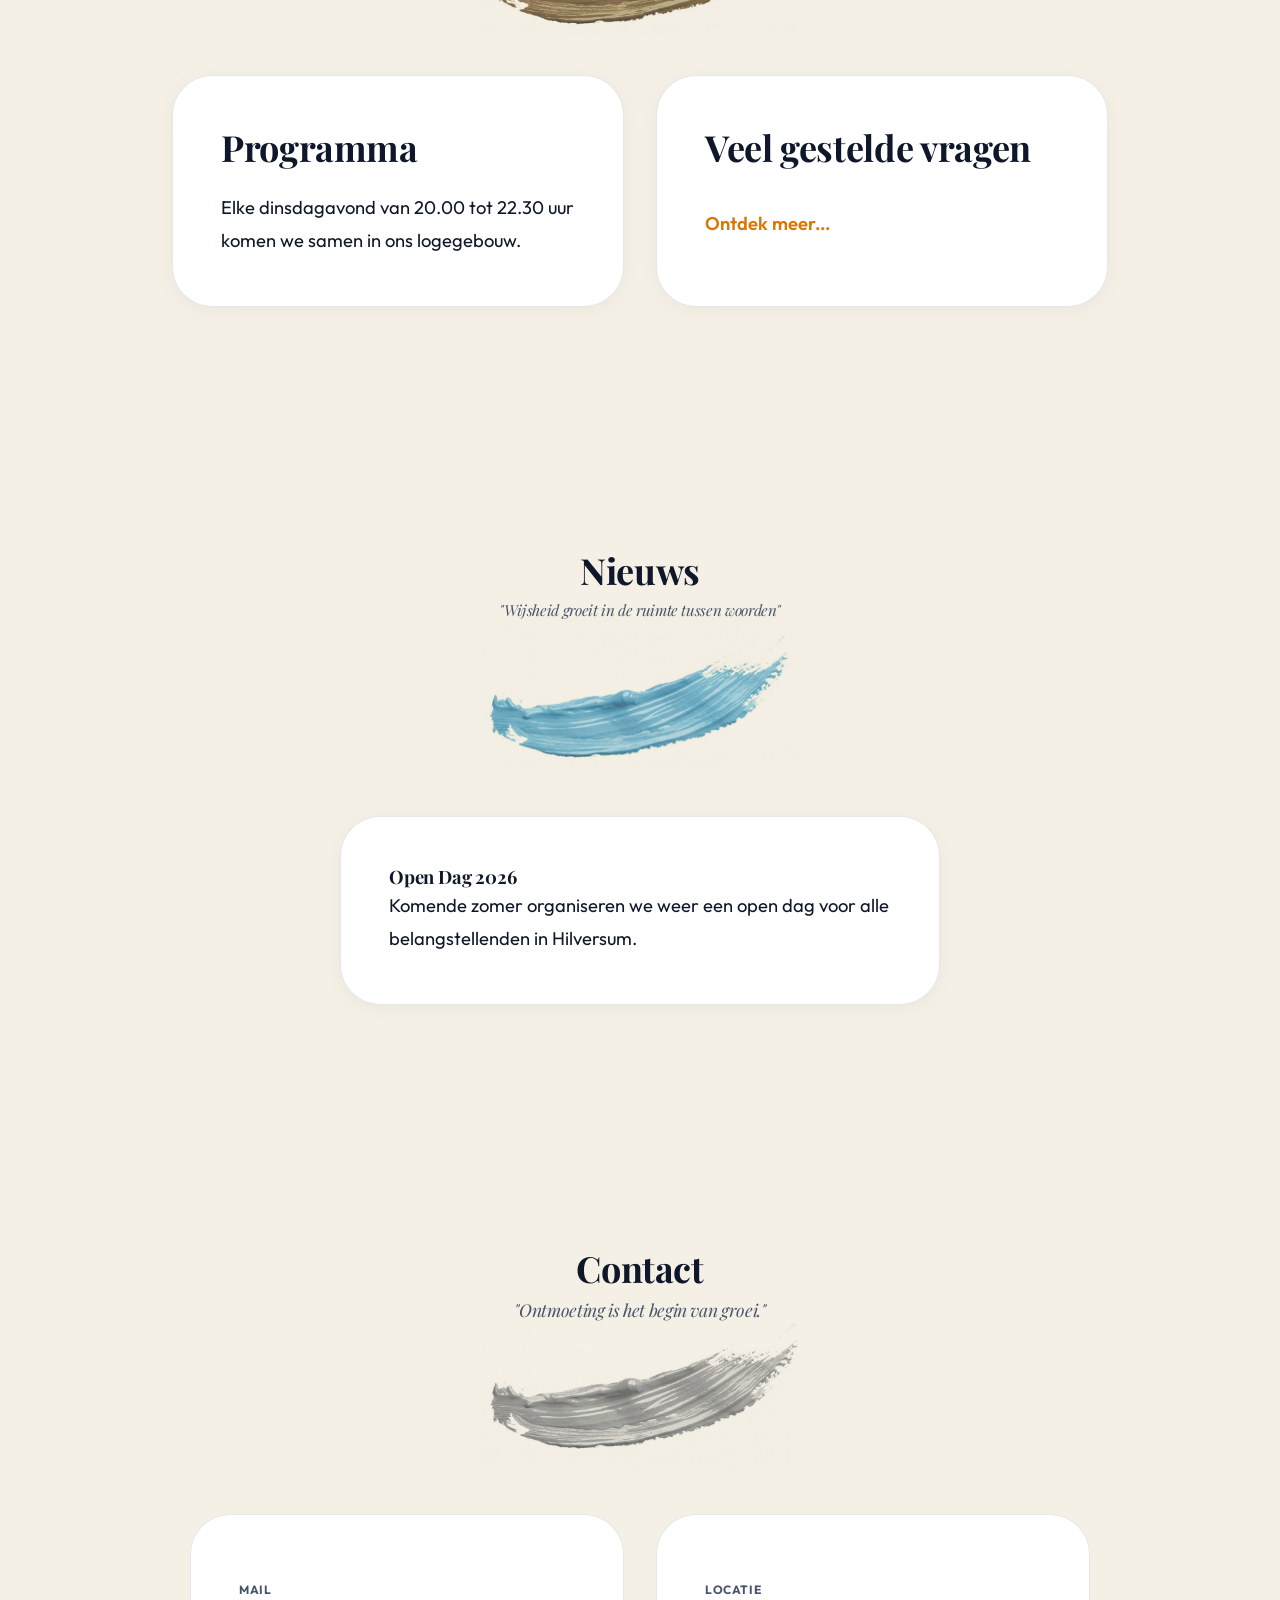
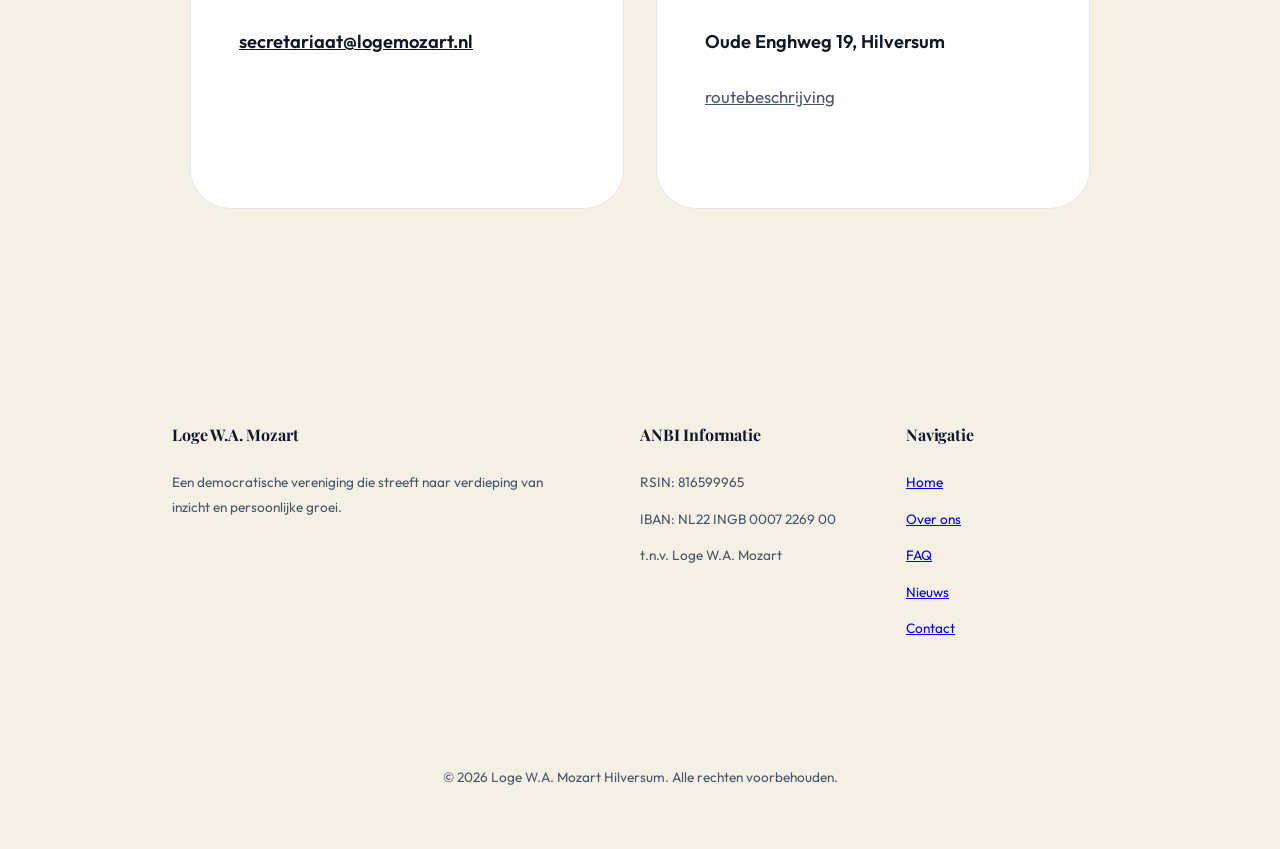
==== commit 2f3bddd5: "Verwijder de SEO-tekst (Loge W.A. Mozart, Hilversum) van alle pagina's zoals door de gebruiker is aa" ====
--- a/index.html
+++ b/index.html
@@ -40,7 +40,6 @@
       </nav>
     </div>
   </header>
-  <div class="sub-header-seo-text">Loge W.A. Mozart, Hilversum</div>
   <main id="main">
     <!-- HERO -->
     <section class="hero" id="home">
@@ -98,7 +97,8 @@
         </div>
         <p style="font-size: 1.15rem; color: #444; margin-bottom: 4rem; max-width: 800px; margin-left: auto; margin-right: auto; text-align: center;">
           Een pad naar betekenis, vrij van dogma’s en gericht op persoonlijke groei. De vrijmetselarij verenigt mensen wereldwijd in een broederschap die met symbolen en rituelen werkt aan vrijheid, gelijkwaardigheid en broederschap.
-          <span class="indented-p">Bij loge W.A. Mozart gebeurt dit met openheid en respect voor ieders overtuiging.</span>
+          Bij loge W.A. Mozart gebeurt dit met openheid en respect voor ieders overtuiging. 
+          <strong>Wat ons bijzonder maakt:</strong> We zijn een open en broederlijke loge. We gebruiken dikwijls muziek om onze avonden van extra glans te voorzien.
         </p>
 
         <!-- CARDS MOVED HERE -->
--- a/style.css
+++ b/style.css
@@ -785,21 +785,35 @@
   text-align: center;
 }
 
+.seo-text-wrapper {
+  position: absolute;
+  top: 80px; /* Start directly below the 80px fixed header */
+  left: 0;
+  width: 100%;
+  pointer-events: none;
+  z-index: 10;
+}
+
+.seo-text-container {
+  max-width: 1200px;
+  margin: 0 auto;
+  padding: 0 2rem; /* Sync with main container padding */
+  display: flex;
+  justify-content: flex-end; /* Align right to match the nav-links */
+}
+
 .sub-header-seo-text {
-  position: absolute;
-  top: 6.5rem; /* ~100px total: Header (80px) + 1cm (~20px) */
-  right: 19rem; /* Perfectly aligned under the 'FAQ' link area */
+  margin-top: 15px; /* ~1cm below the header line */
+  margin-right: 18.5rem; /* Exactly aligned under the left side of the 'FAQ' link based on flex offsets */
   font-size: 1.25rem;
   color: var(--muted);
   font-family: var(--font-sans);
-  pointer-events: none;
-  z-index: 10; /* Below fixed header but above content */
   white-space: nowrap;
 }
 
 @media (max-width: 1100px) {
-  .sub-header-seo-text {
-    display: none; /* Hidden on smaller screens */
+  .seo-text-wrapper {
+    display: none; /* Hidden on smaller screens to prevent overlap */
   }
 }
 
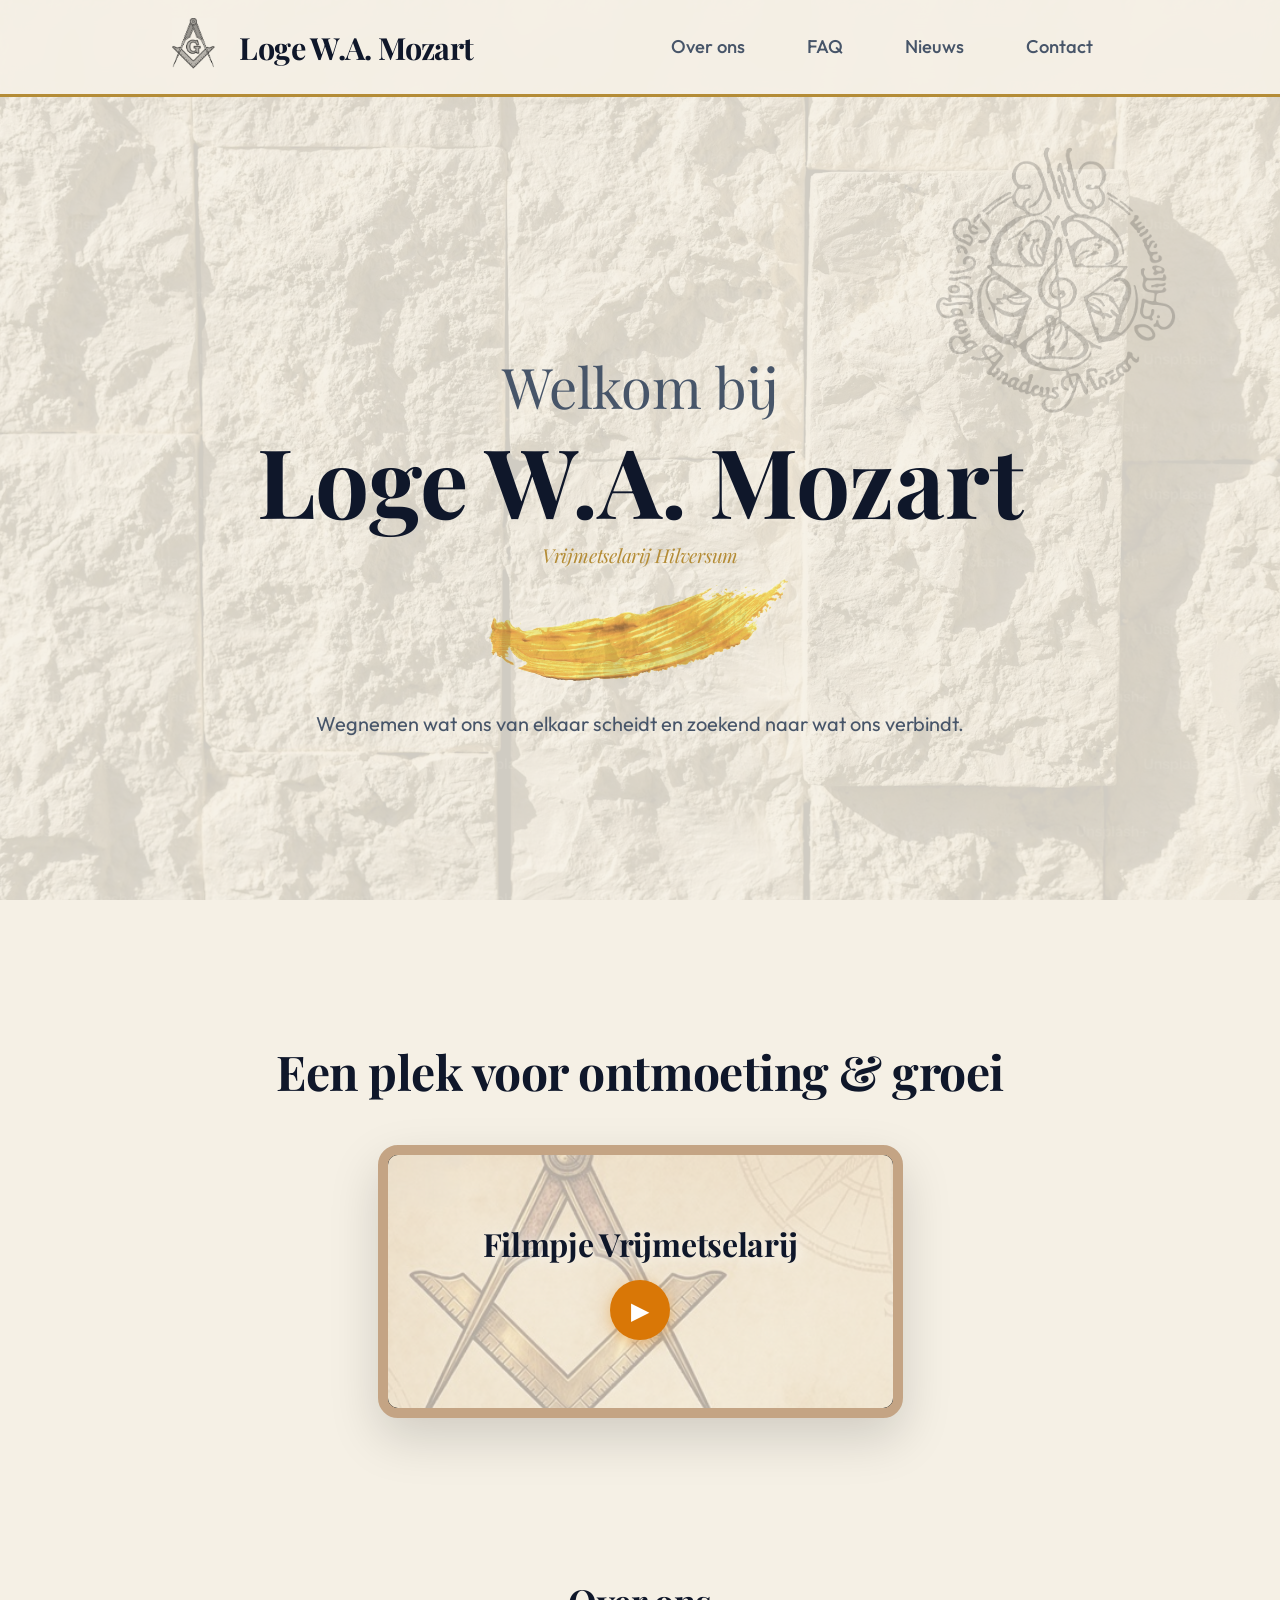
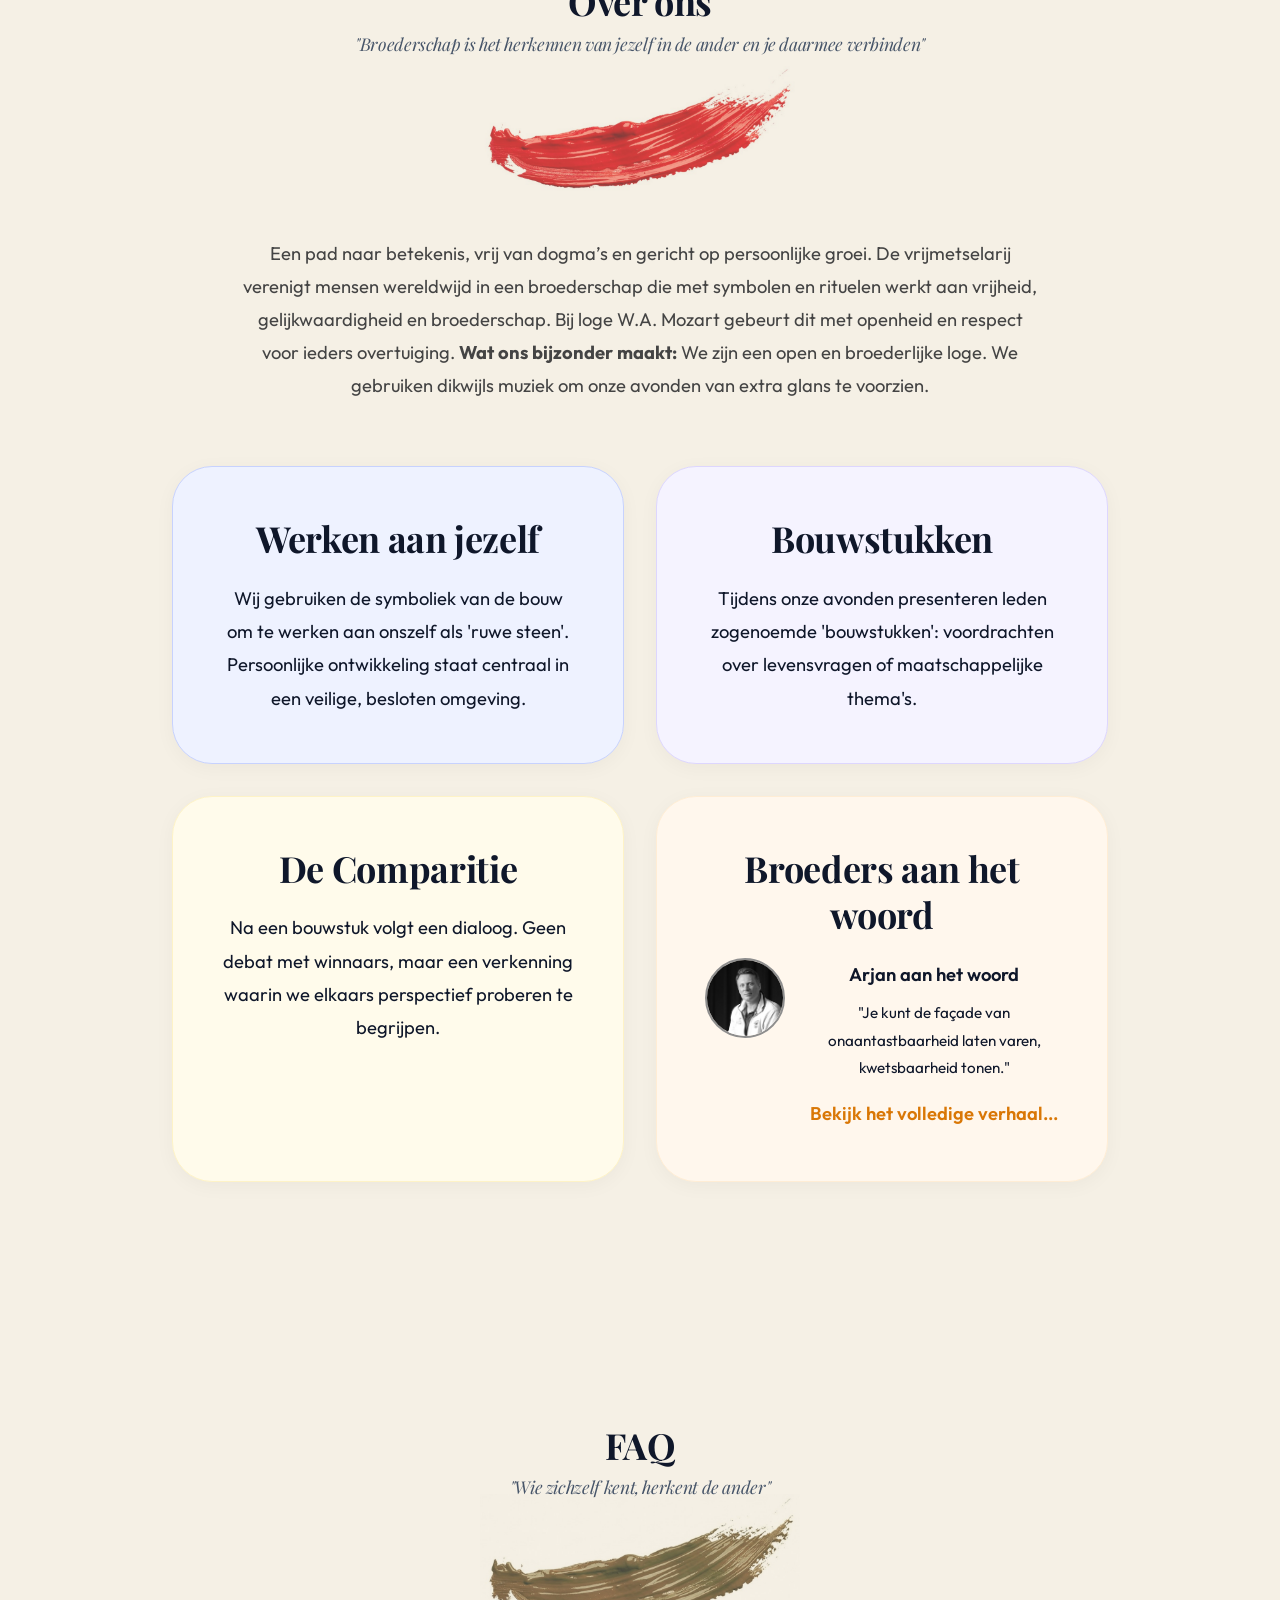
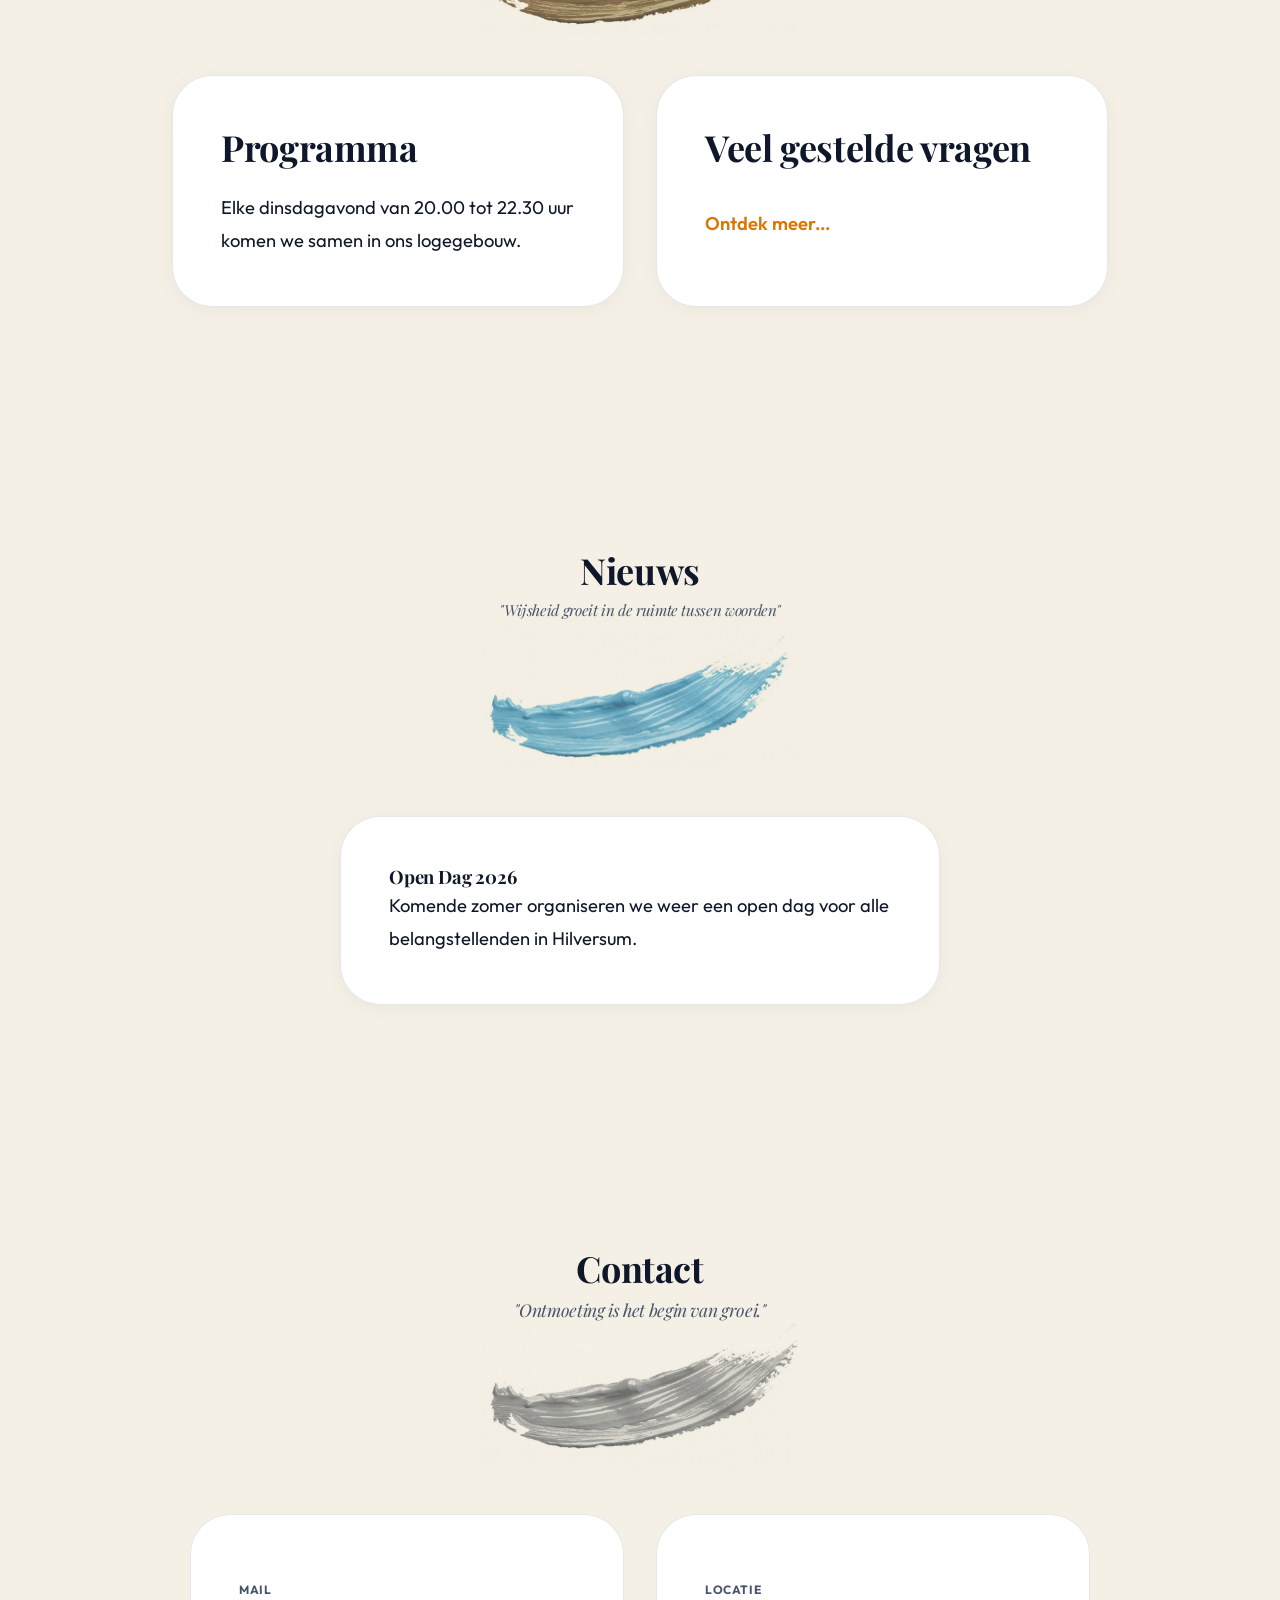
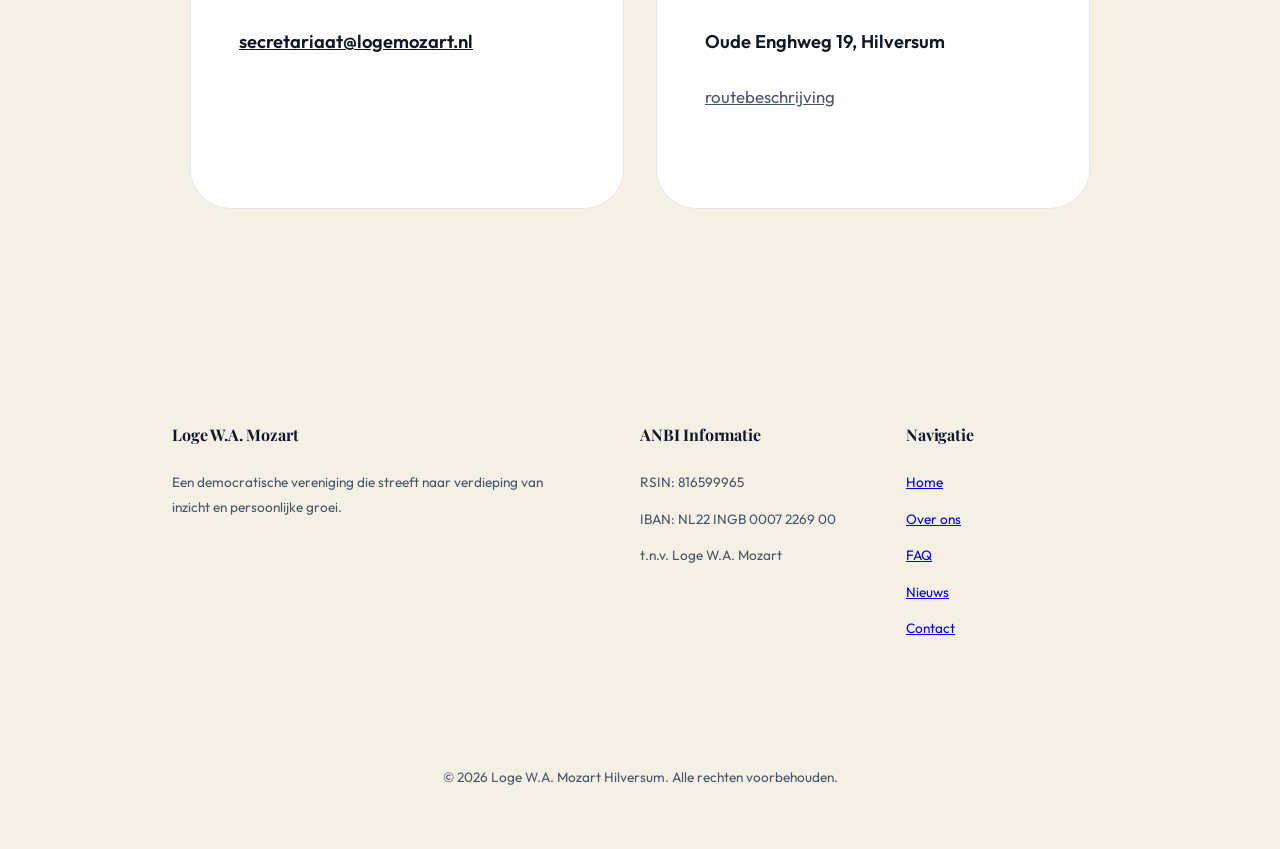
==== commit c55d43d8: "Update: sectietitel gewijzigd naar Over ons en navigatielinks hersteld naar one-pager anchors" ====
--- a/index.html
+++ b/index.html
@@ -33,10 +33,10 @@
         <span></span>
       </div>
       <nav class="nav-links">
-        <a href="over-ons.html">Over ons</a>
-        <a href="faq.html">FAQ</a>
-        <a href="nieuws.html">Nieuws</a>
-        <a href="contact.html">Contact</a>
+        <a href="#over-ons">Over ons</a>
+        <a href="#faq">FAQ</a>
+        <a href="#nieuws">Nieuws</a>
+        <a href="#contact">Contact</a>
       </nav>
     </div>
   </header>
@@ -89,7 +89,7 @@
         <div class="brush-container">
           <div class="heading-main">
             <h2>
-              Wat is de vrijmetselarij?
+              Over ons
               <span class="heading-quote">"Broederschap is het herkennen van jezelf in de ander en je daarmee verbinden"</span>
             </h2>
           </div>
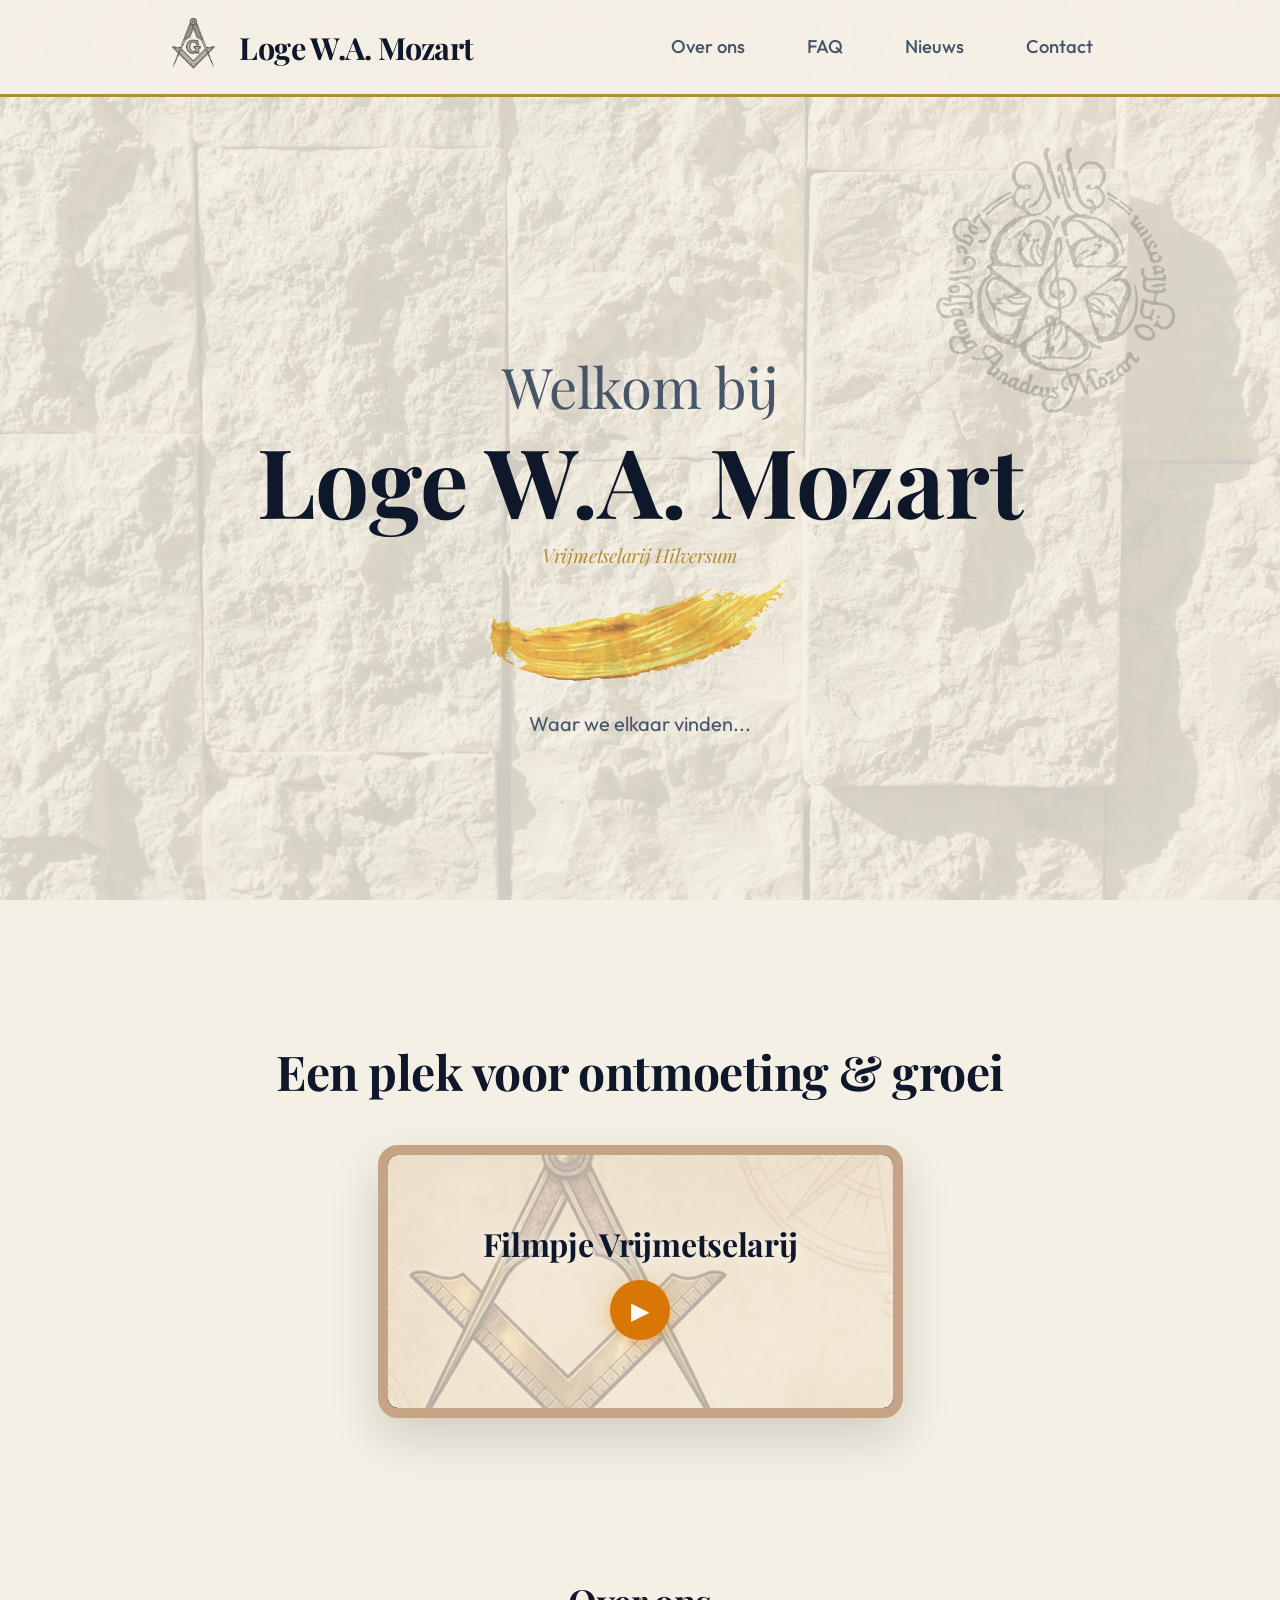
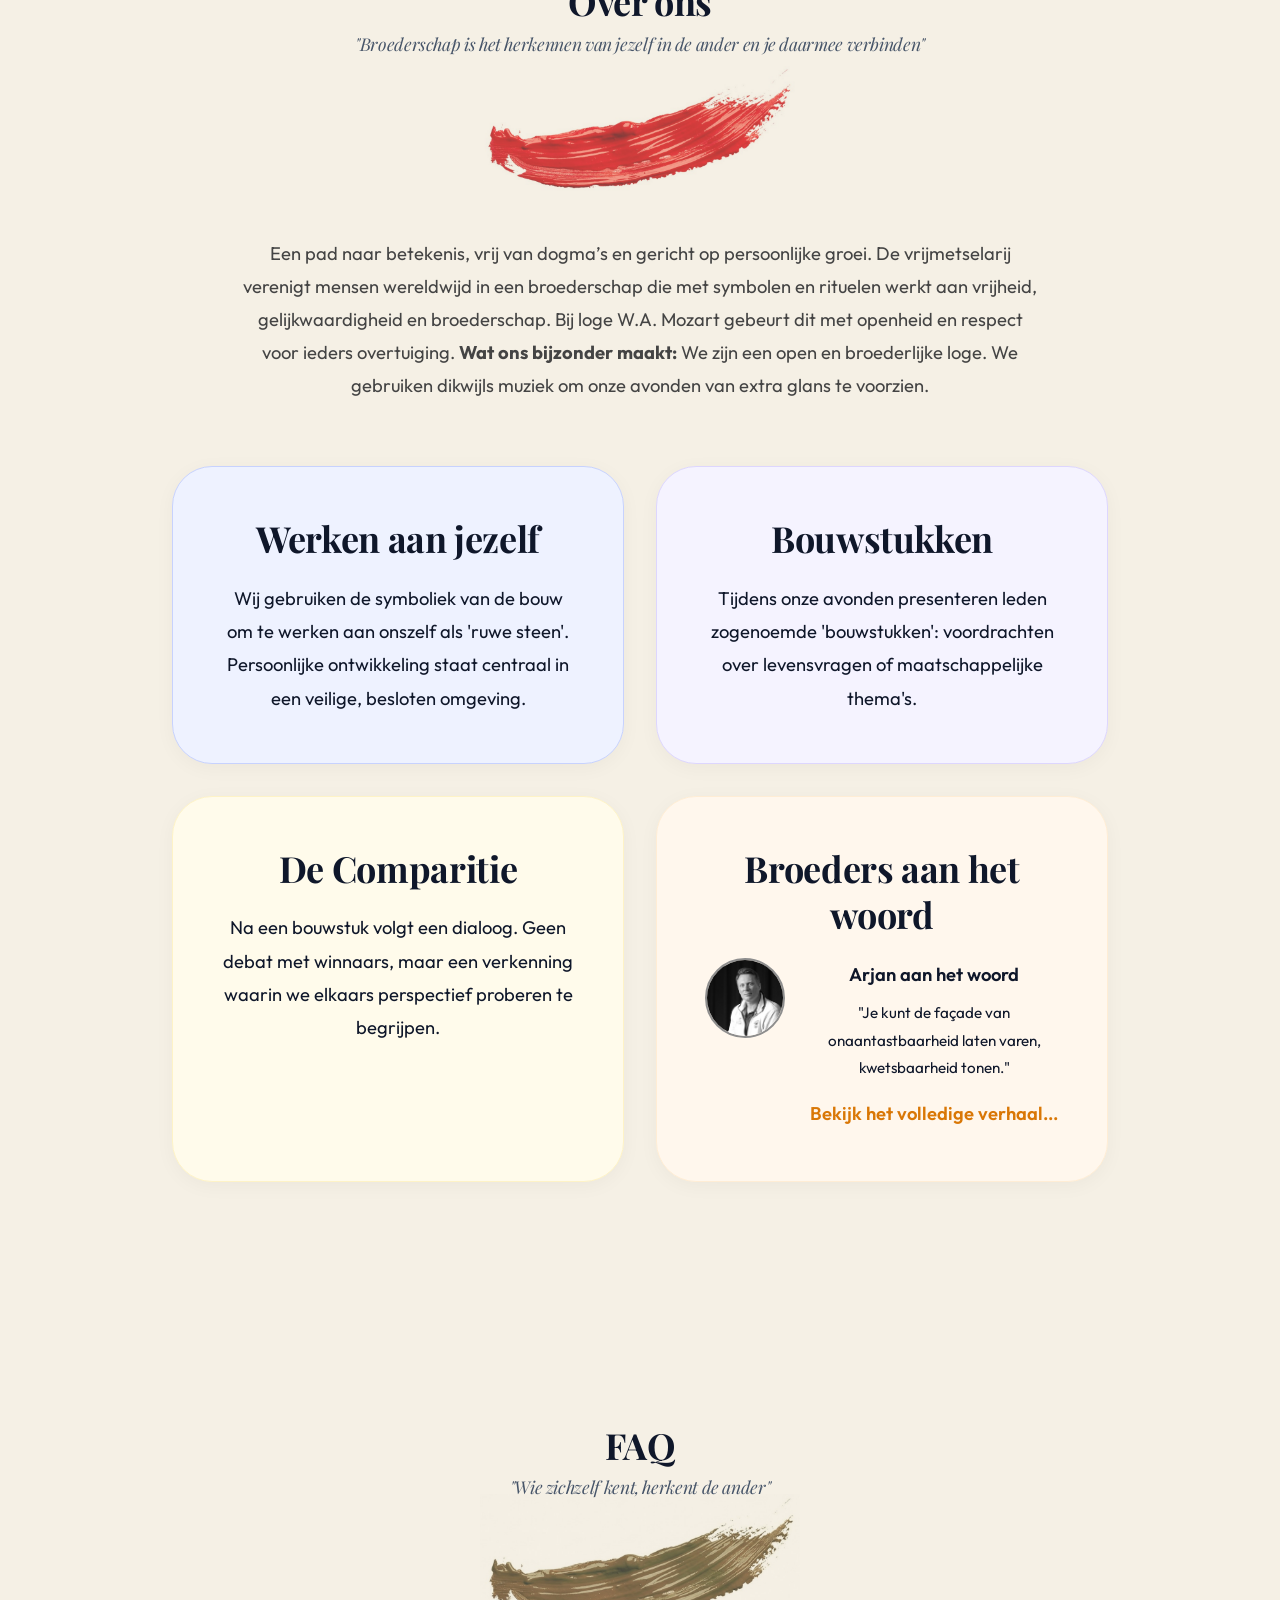
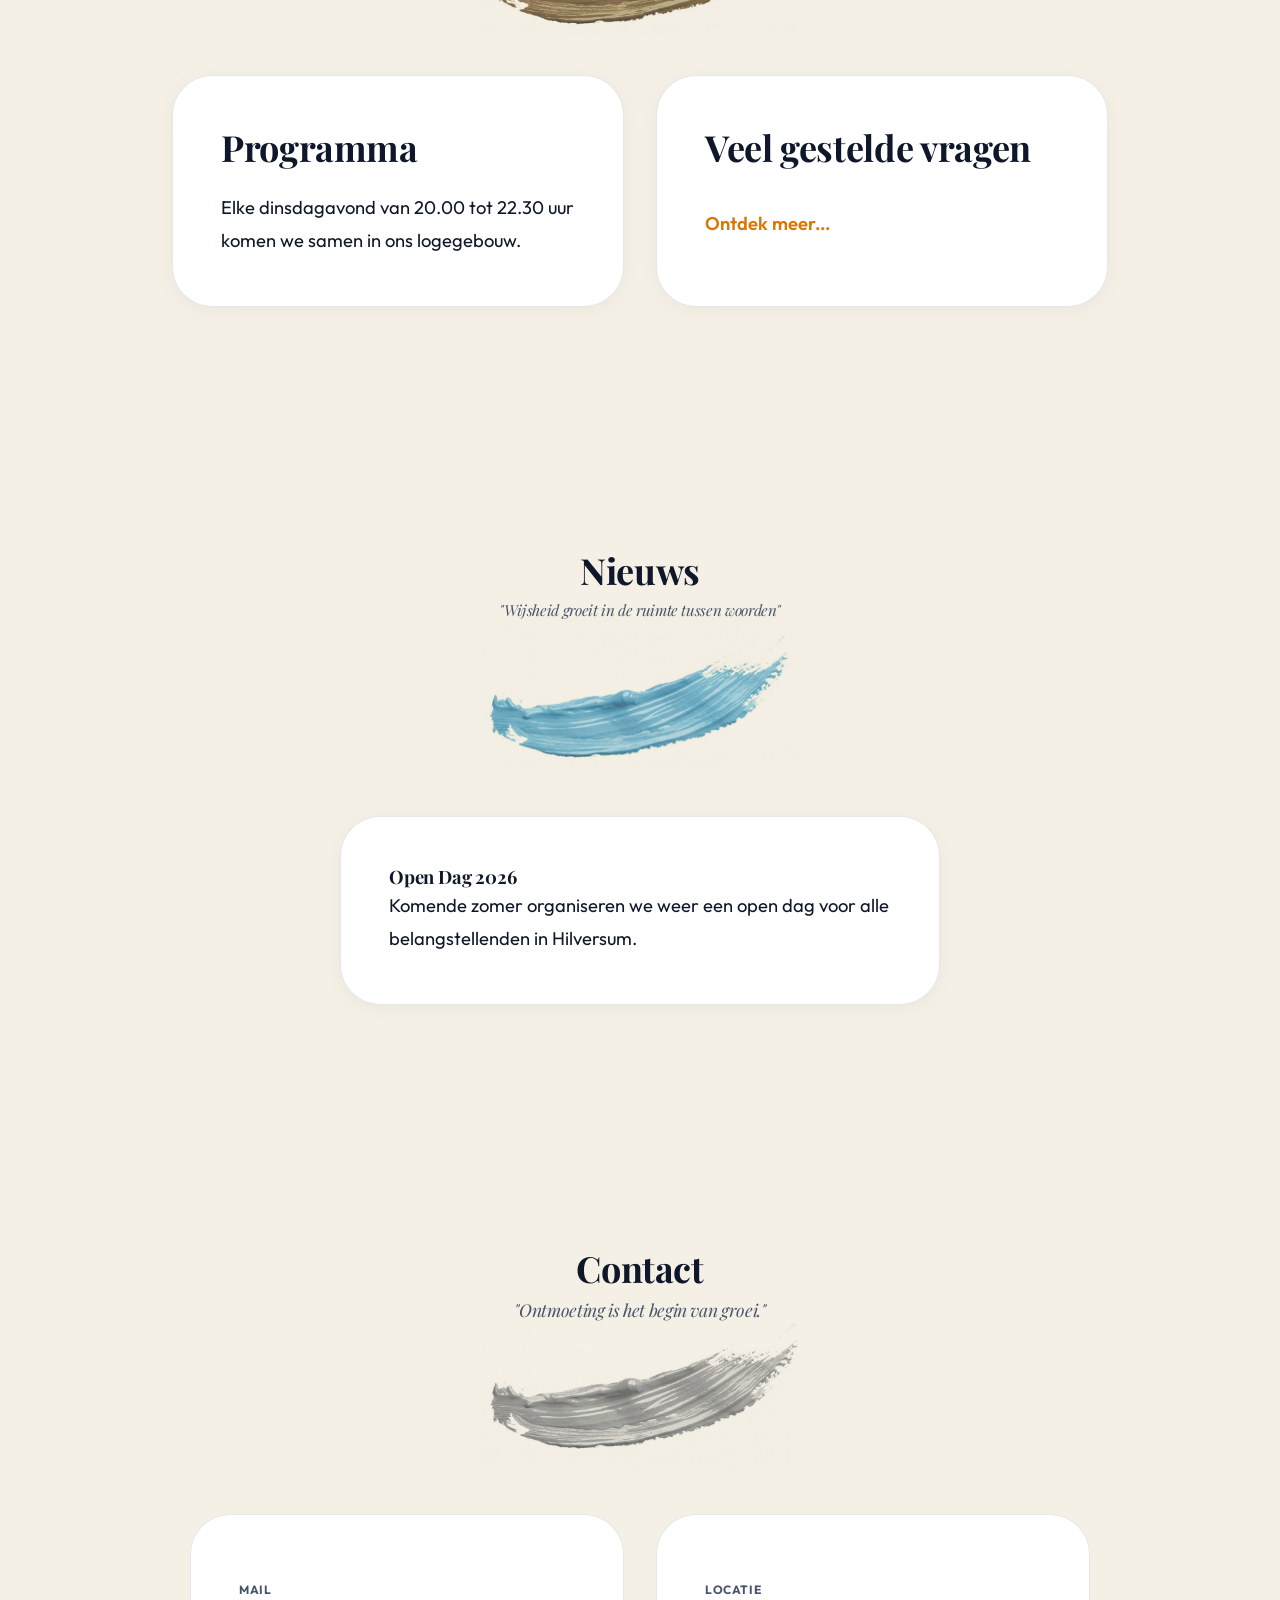
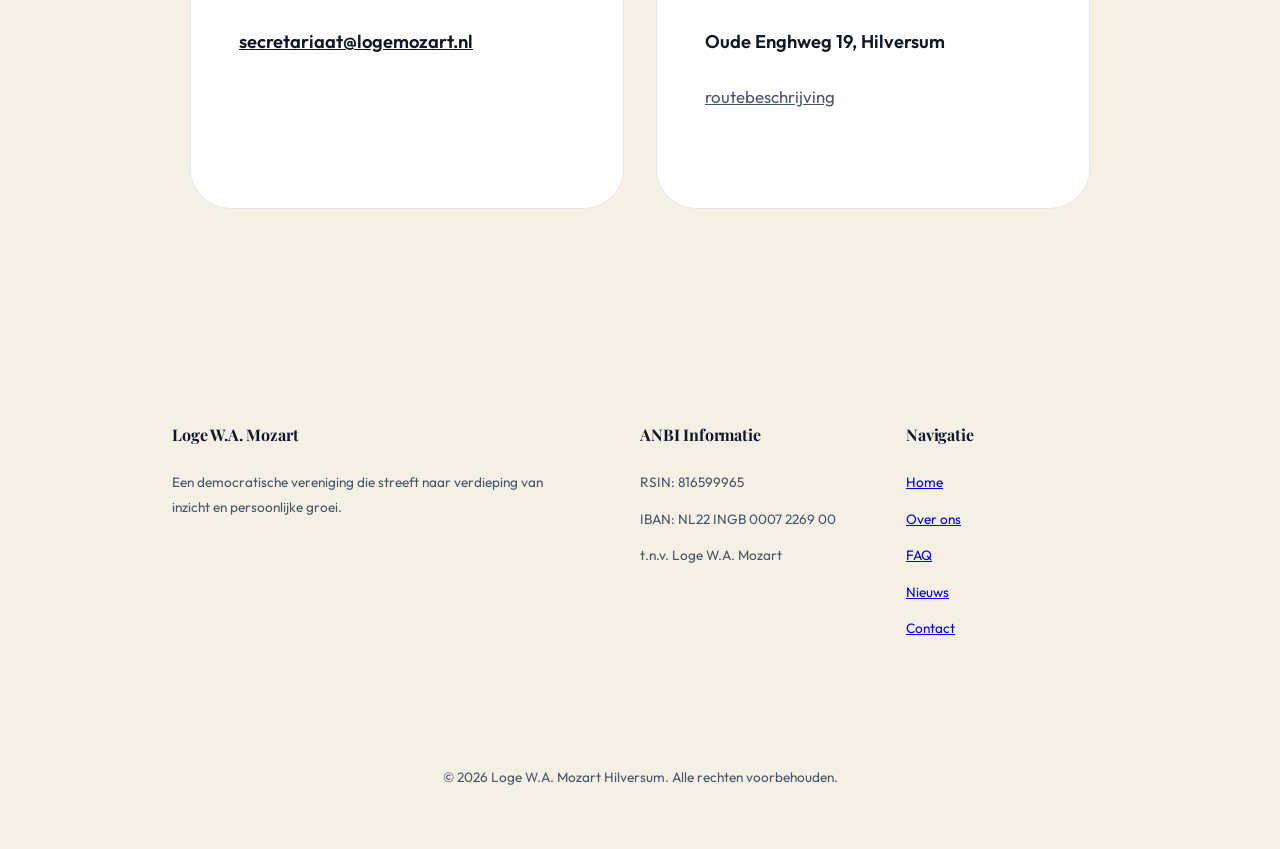
==== commit 4f98d80a: "Update: lead tekst aangepast naar 'Waar we elkaar vinden...'" ====
--- a/index.html
+++ b/index.html
@@ -53,7 +53,7 @@
           <img src="Pennestreek geel.jpg" class="brush-image" alt="" style="max-width: 320px;">
         </div>
         <p class="lead">
-          Wegnemen wat ons van elkaar scheidt en zoekend naar wat ons verbindt.
+          Waar we elkaar vinden...
         </p>
 
       </div>
